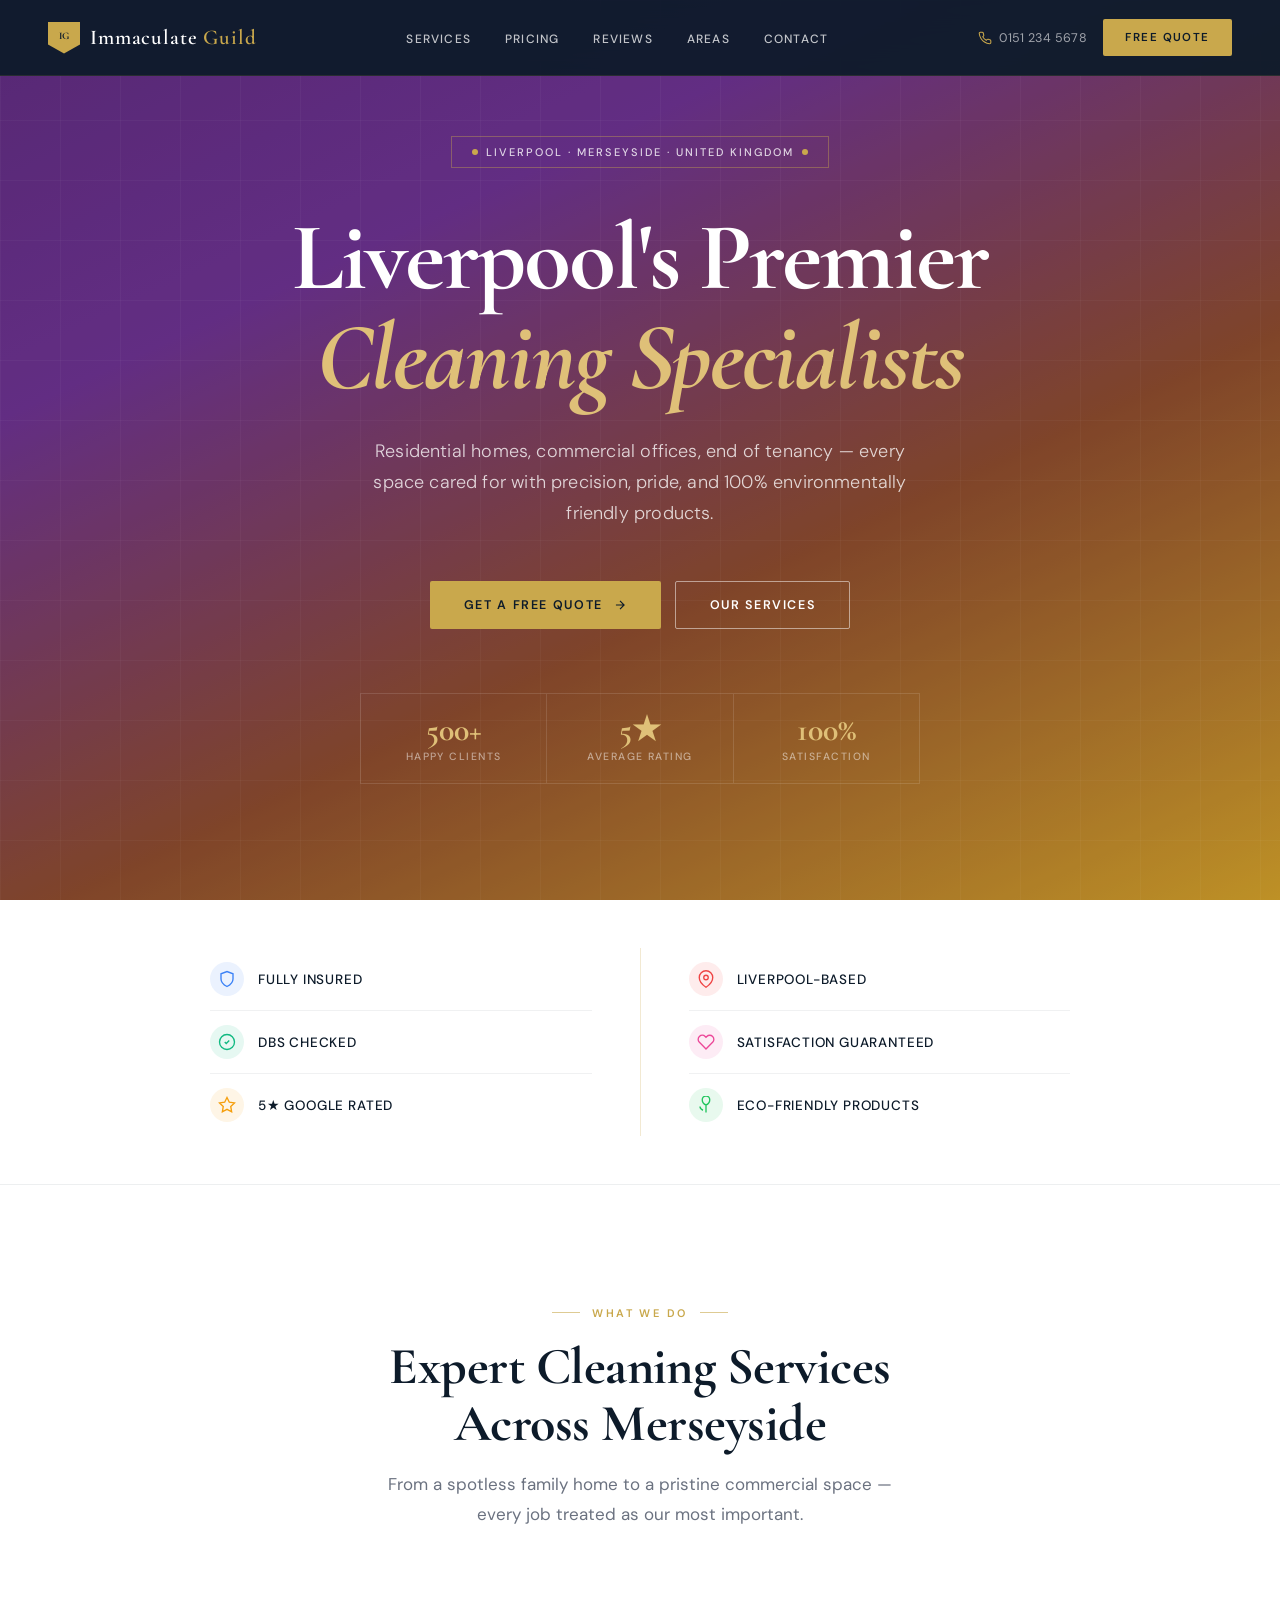
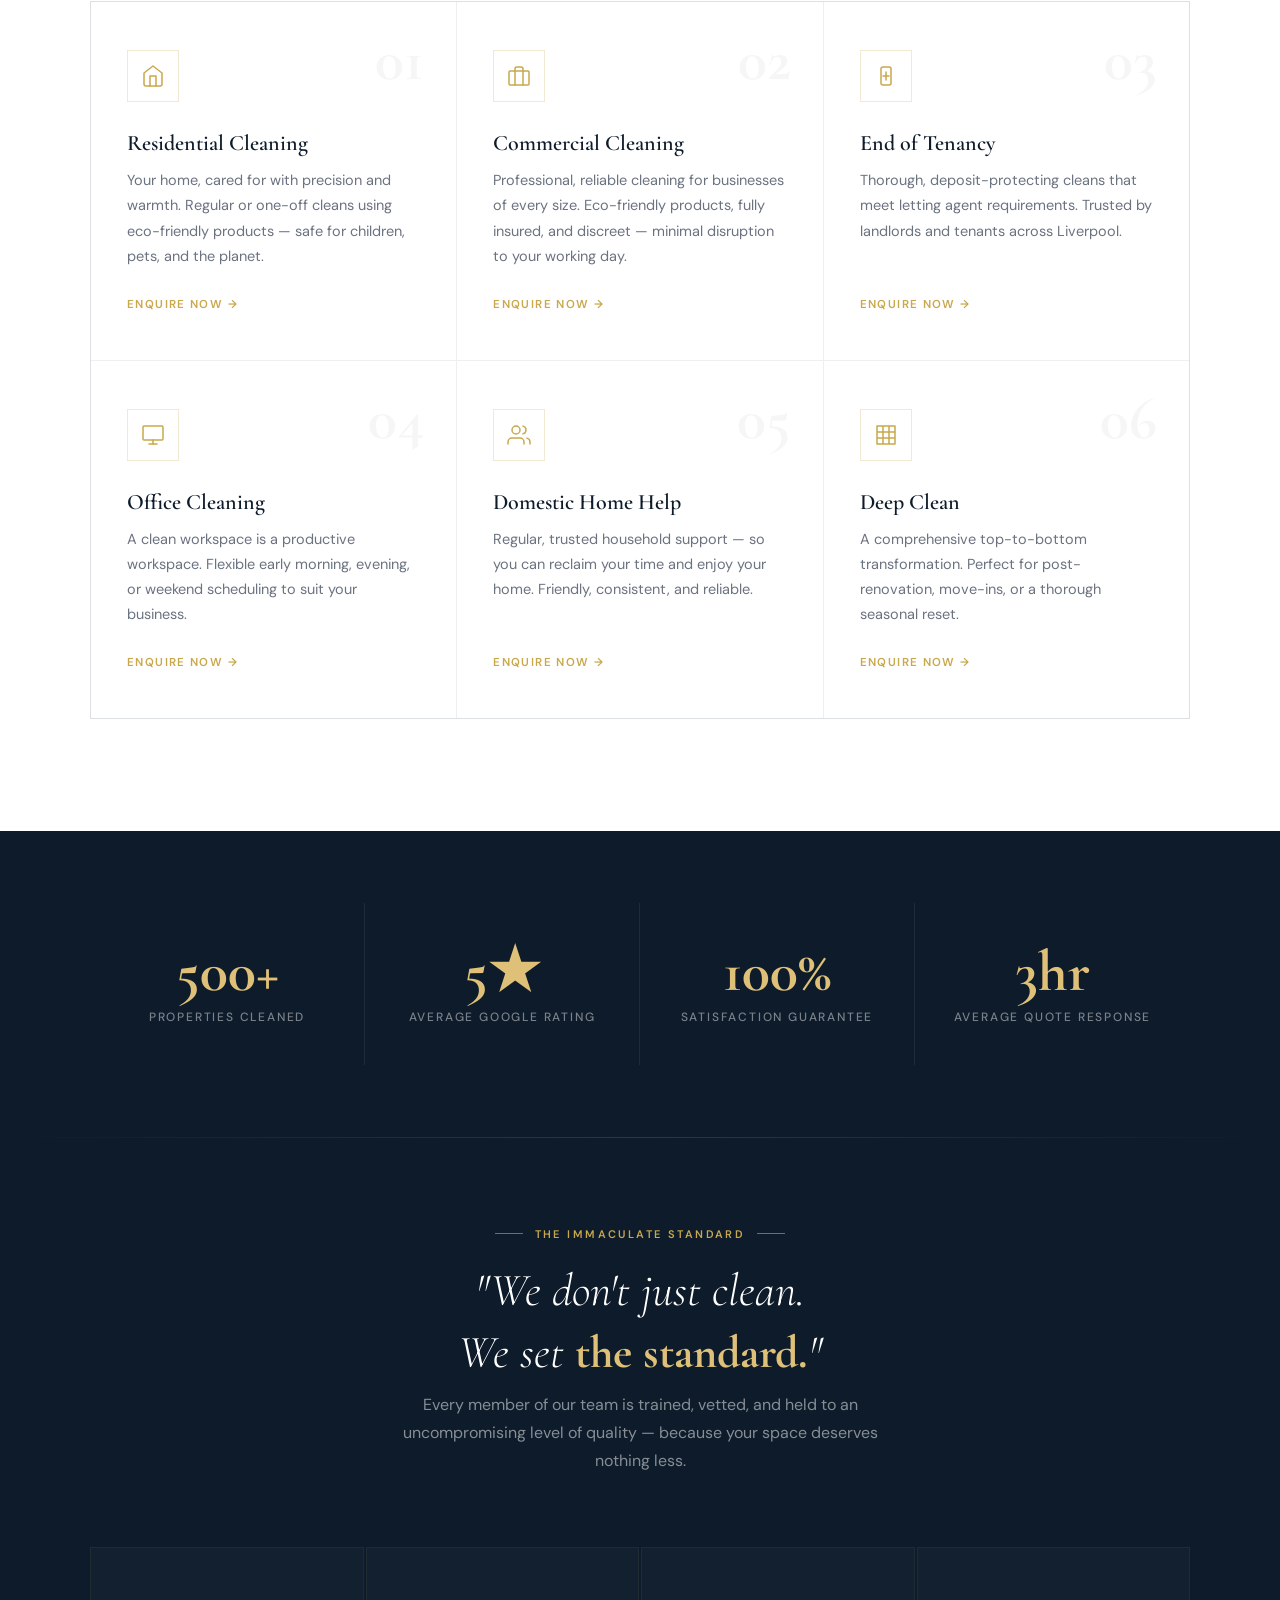
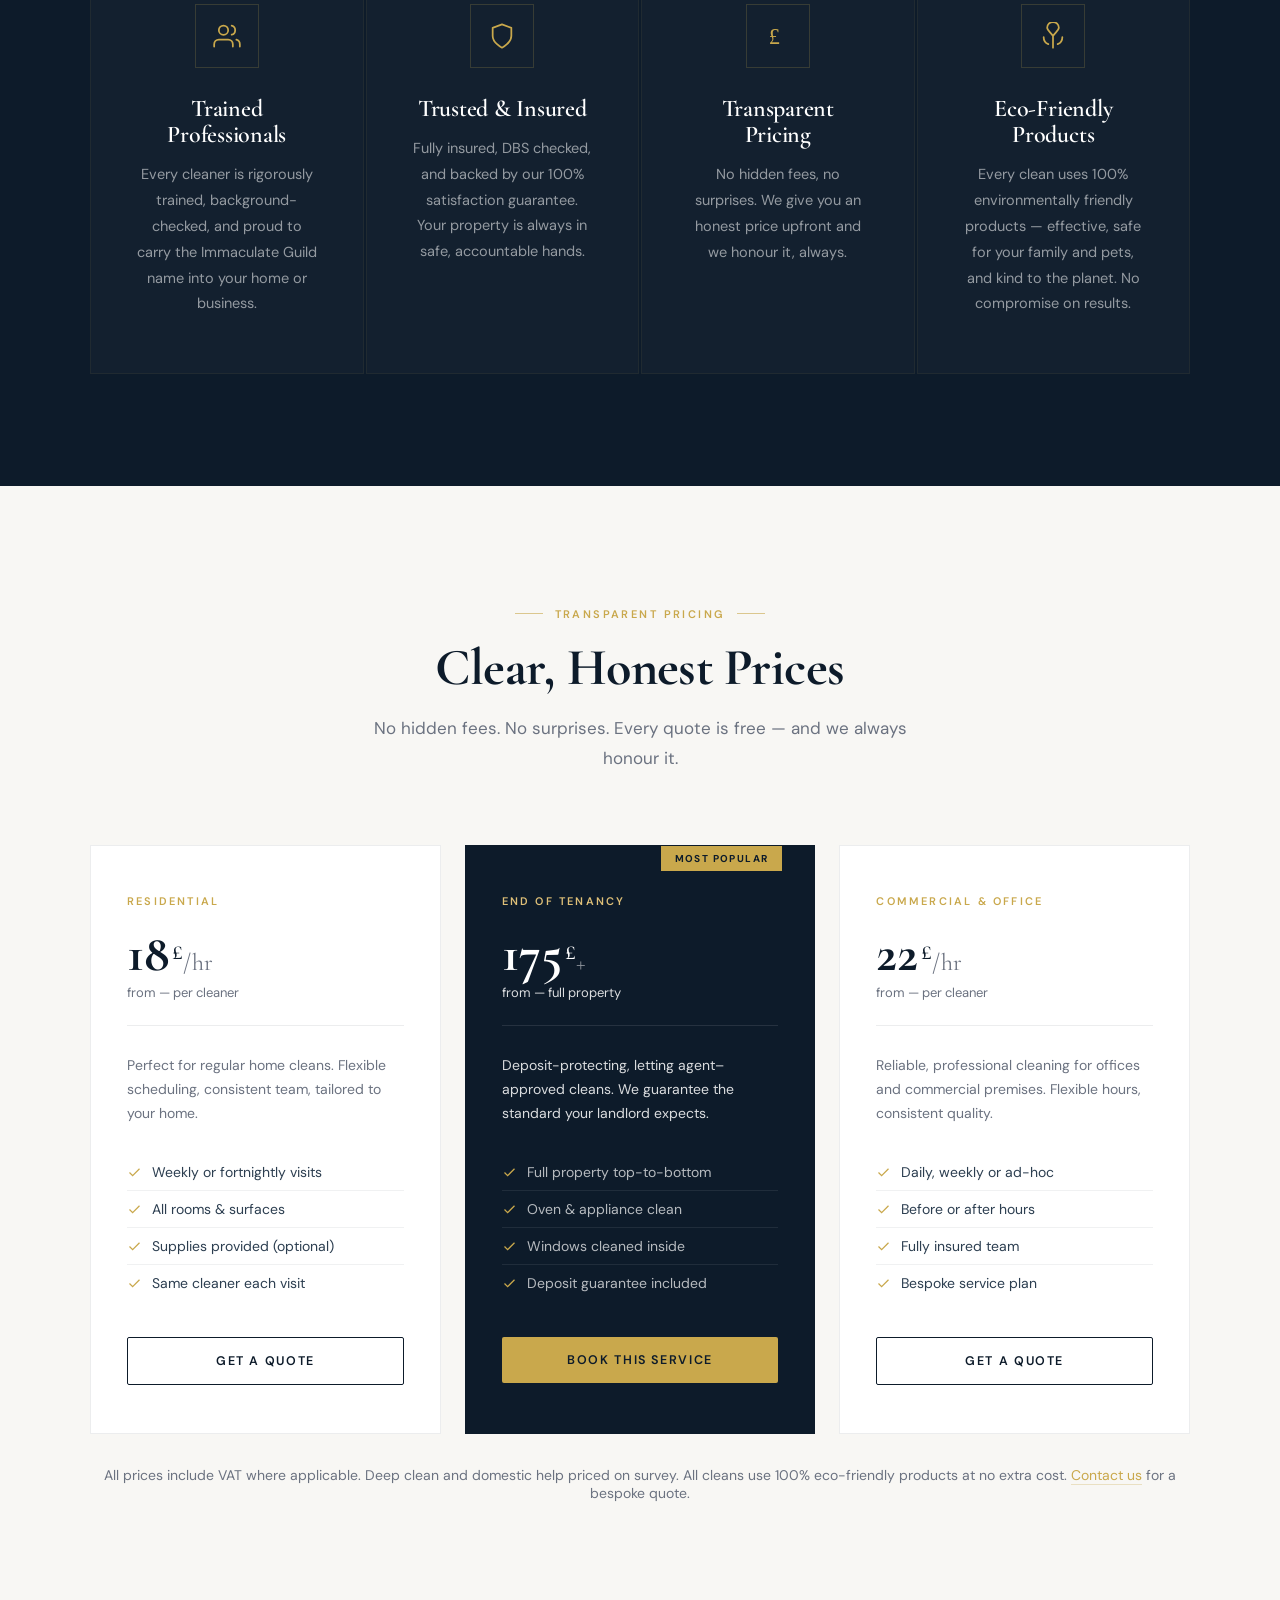
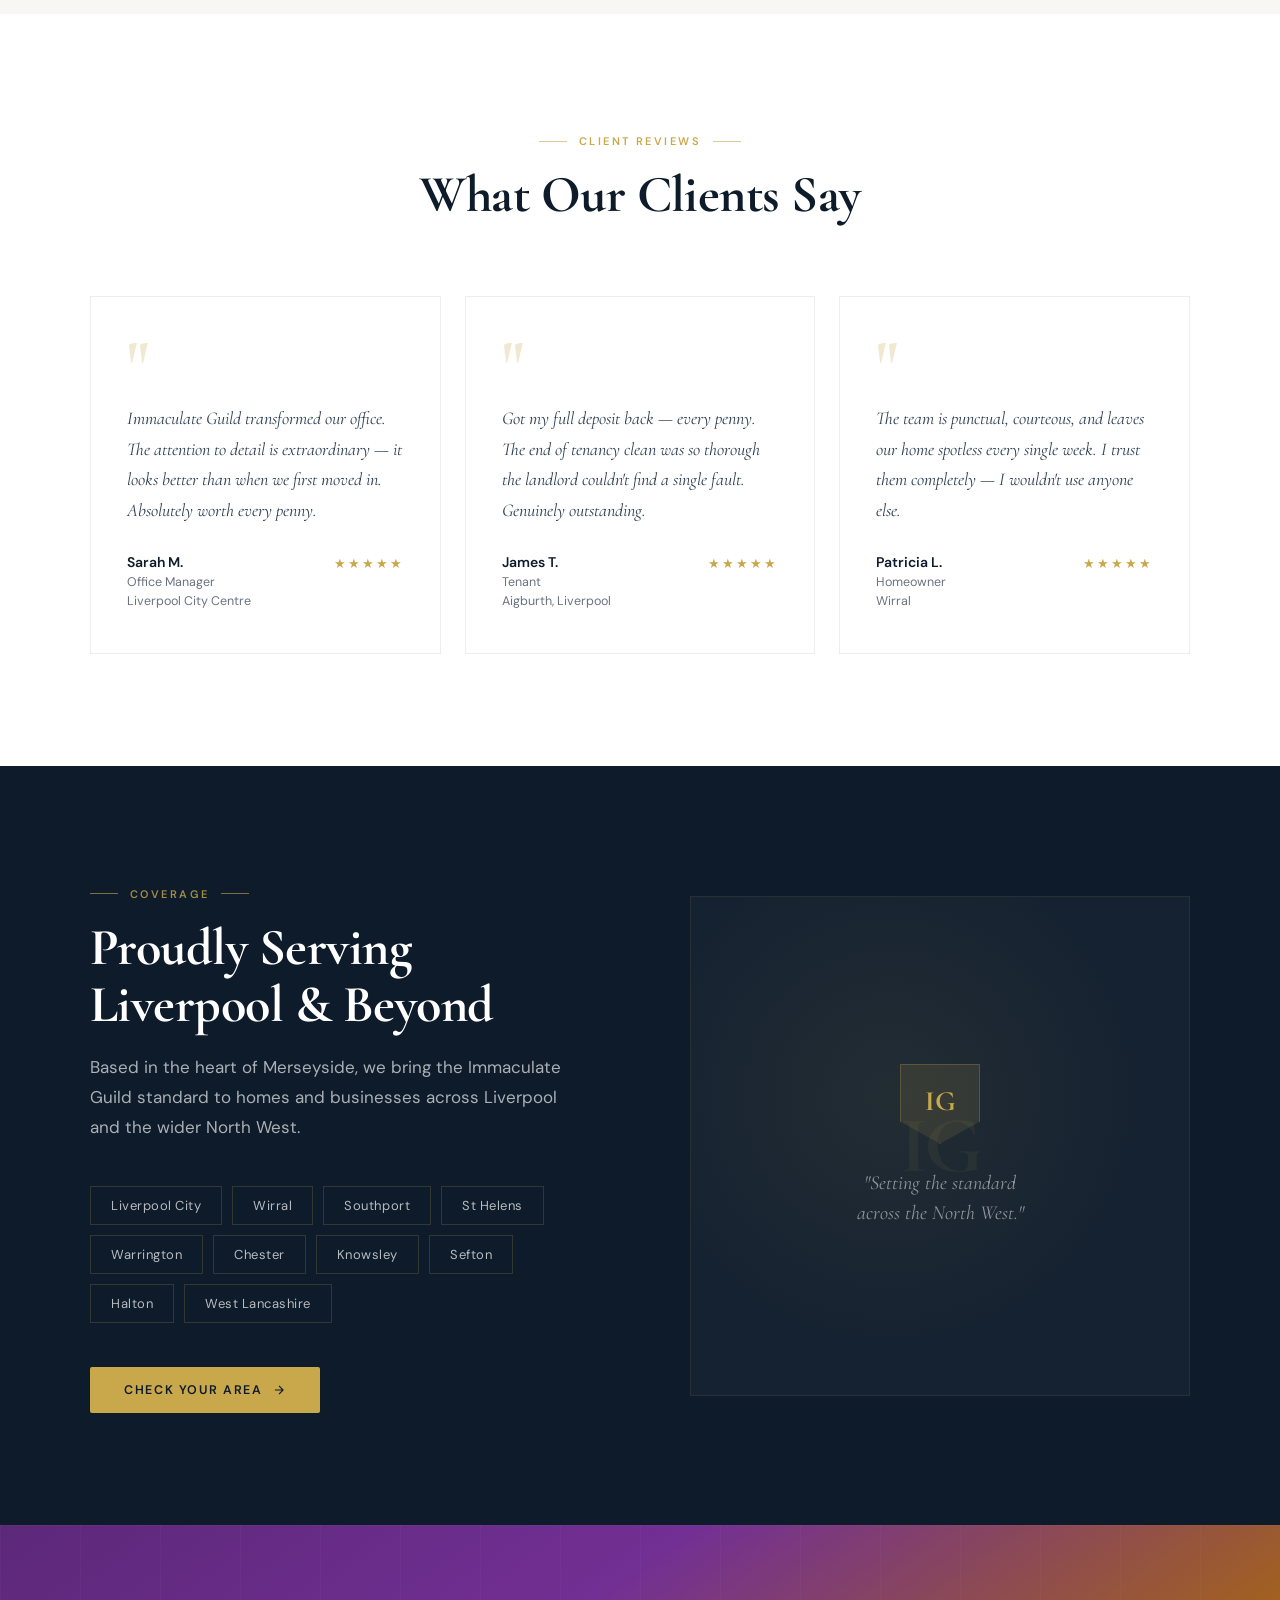
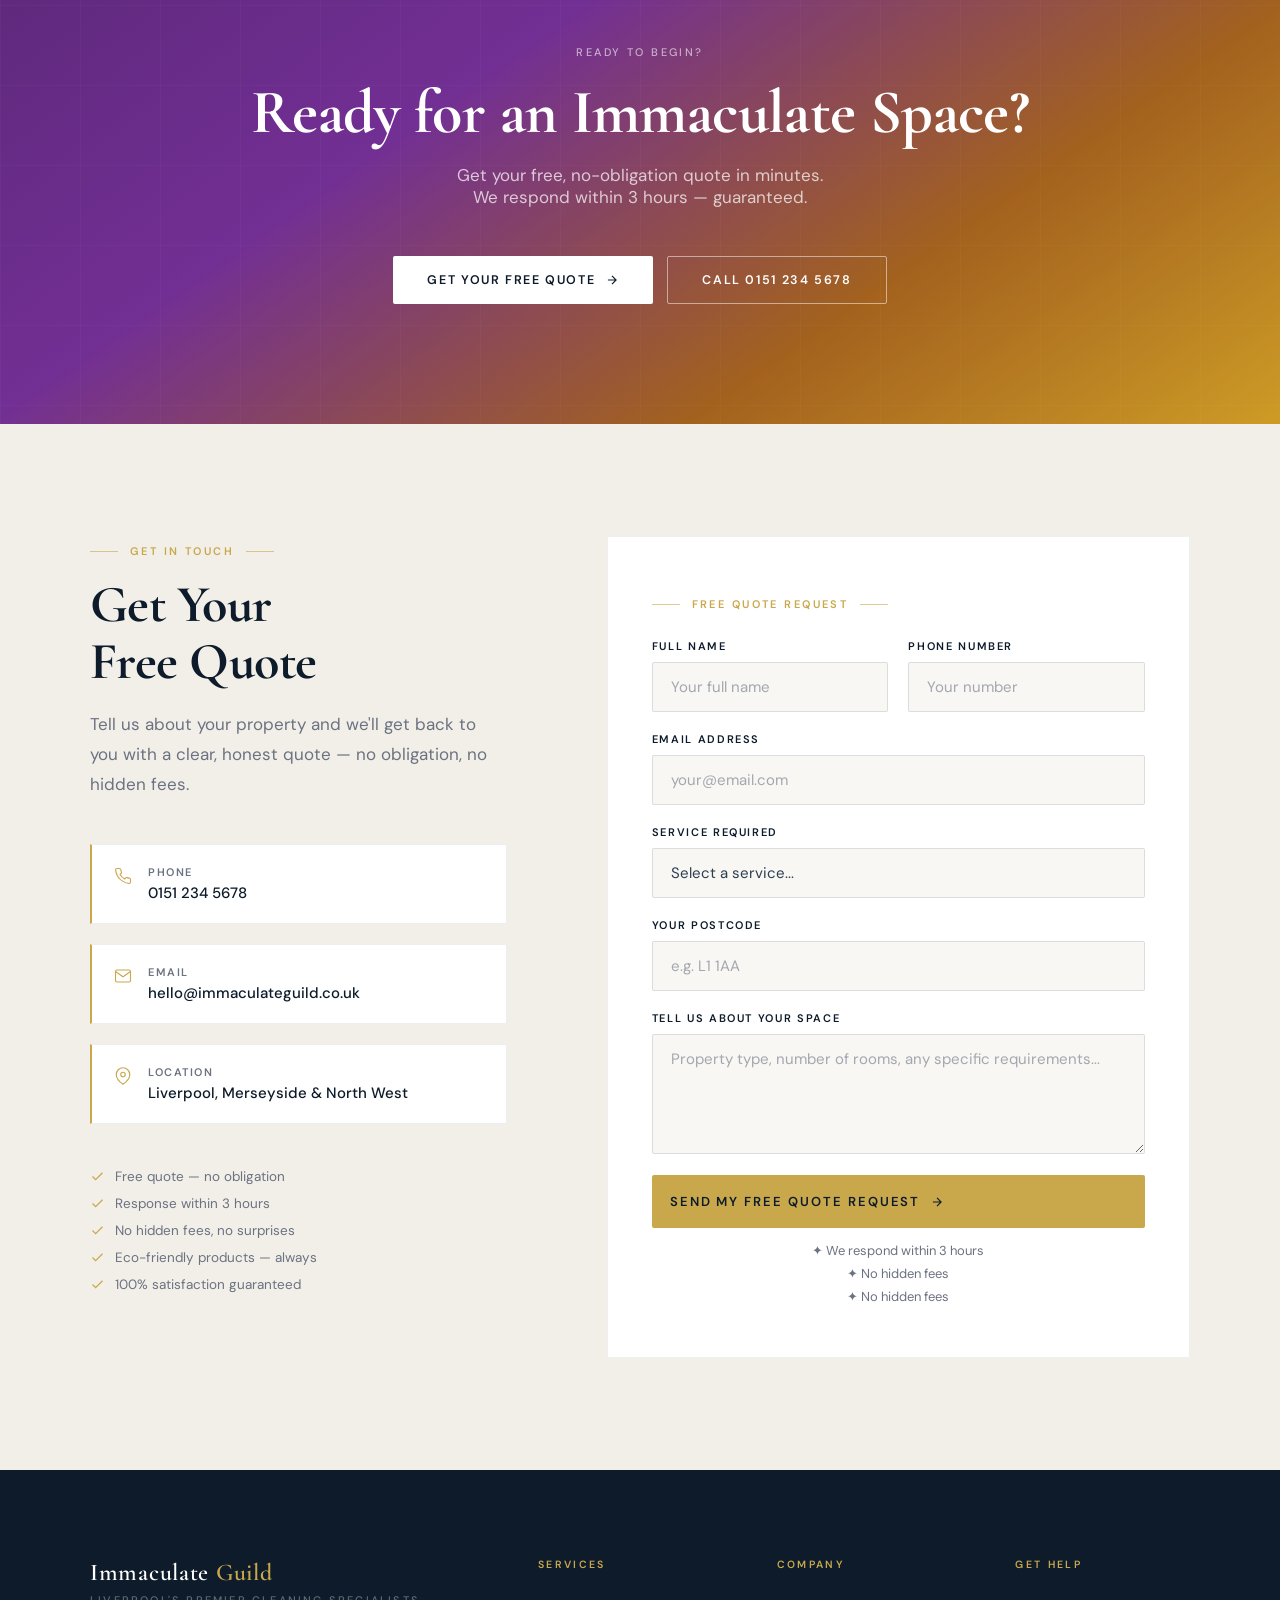
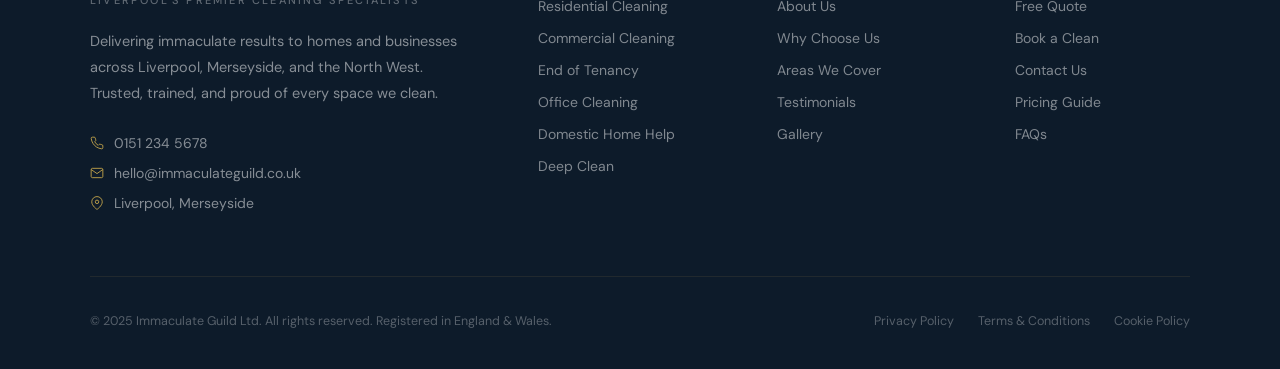
==== index.html @ be6b5dc5 "Remove pound sterling copy from UI across 7 pages Removed from index.html and all 6 service page sid" ====
<!DOCTYPE html>
<html lang="en-GB">
<head>
  <meta charset="UTF-8"/>
  <meta name="viewport" content="width=device-width,initial-scale=1.0"/>
  <meta name="description" content="Immaculate Guild — Liverpool's premier cleaning specialists. Residential, commercial, end of tenancy and office cleaning across Merseyside."/>
  <title>Immaculate Guild | Liverpool's Premier Cleaning Specialists</title>
  <link rel="preconnect" href="https://fonts.googleapis.com"/>
  <link rel="preconnect" href="https://fonts.gstatic.com" crossorigin/>
  <link href="https://fonts.googleapis.com/css2?family=Cormorant+Garamond:ital,wght@0,300;0,400;0,600;0,700;1,300;1,400;1,600&family=DM+Sans:opsz,wght@9..40,300;9..40,400;9..40,500;9..40,600&display=swap" rel="stylesheet"/>
  <style>
    /* ── RESET & TOKENS ─────────────────────────────────── */
    *, *::before, *::after { box-sizing: border-box; margin: 0; padding: 0; }
    :root {
      --navy:    #0D1B2A;
      --navy-mid:#122236;
      --gold:    #C9A84C;
      --gold-lt: #DFC078;
      --white:   #FFFFFF;
      --off-white:#F8F7F4;
      --pearl:   #F2EFE9;
      --charcoal:#2C3E50;
      --slate:   #6B7280;
      --purple:  #6B2D8B;
      --solar:   #F0B429;
      --radius:  2px;
      --transition: .28s cubic-bezier(.4,0,.2,1);
    }
    html { scroll-behavior: smooth; font-size: 16px; }
    body { font-family:'DM Sans',sans-serif; color:var(--charcoal); background:var(--white); overflow-x:hidden; -webkit-font-smoothing:antialiased; }
    img { display:block; max-width:100%; }
    a { text-decoration:none; }
    button, input, select, textarea { font-family:inherit; }

    /* ── TYPOGRAPHY ─────────────────────────────────────── */
    .serif { font-family:'Cormorant Garamond',serif; }
    h1,h2,h3 { font-family:'Cormorant Garamond',serif; line-height:1.1; letter-spacing:-.01em; }

    /* ── UTILITIES ──────────────────────────────────────── */
    .container { max-width:1180px; margin:0 auto; padding:0 40px; }
    .text-center { text-align:center; }
    .gold-text { color:var(--gold); }

    .eyebrow {
      display:inline-flex; align-items:center; gap:12px;
      font-size:11px; font-weight:600; letter-spacing:.22em; text-transform:uppercase;
      color:var(--gold); margin-bottom:18px;
    }
    .eyebrow::before,.eyebrow::after { content:''; display:block; width:28px; height:1px; background:var(--gold); opacity:.6; }

    .section-h { font-size:clamp(34px,4.5vw,52px); font-weight:700; color:var(--navy); margin-bottom:18px; }
    .section-h.light { color:#fff; }
    .section-sub { font-size:17px; color:var(--slate); line-height:1.75; max-width:540px; }
    .section-sub.light { color:rgba(255,255,255,.65); }

    /* ── BUTTONS ────────────────────────────────────────── */
    .btn {
      display:inline-flex; align-items:center; gap:10px;
      padding:15px 34px; font-size:12.5px; font-weight:600;
      letter-spacing:.13em; text-transform:uppercase;
      border:none; cursor:pointer; transition:all var(--transition);
      border-radius:var(--radius);
    }
    .btn svg { width:14px; height:14px; flex-shrink:0; transition:transform var(--transition); }
    .btn:hover svg { transform:translateX(4px); }
    .btn-gold { background:var(--gold); color:var(--navy); }
    .btn-gold:hover { background:#b8943e; box-shadow:0 8px 28px rgba(201,168,76,.35); transform:translateY(-2px); }
    .btn-ghost-white { background:transparent; color:#fff; border:1.5px solid rgba(255,255,255,.5); }
    .btn-ghost-white:hover { background:rgba(255,255,255,.1); border-color:#fff; transform:translateY(-2px); }
    .btn-ghost-navy { background:transparent; color:var(--navy); border:1.5px solid var(--navy); }
    .btn-ghost-navy:hover { background:var(--navy); color:#fff; transform:translateY(-2px); }
    .btn-white { background:#fff; color:var(--navy); }
    .btn-white:hover { background:var(--pearl); box-shadow:0 8px 28px rgba(0,0,0,.12); transform:translateY(-2px); }

    /* ── REVEAL ANIMATION ───────────────────────────────── */
    .reveal { opacity:0; transform:translateY(32px); transition:opacity .75s ease, transform .75s ease; }
    .reveal.up { opacity:1; transform:translateY(0); }
    .reveal-d1 { transition-delay:.1s; }
    .reveal-d2 { transition-delay:.2s; }
    .reveal-d3 { transition-delay:.3s; }

    /* ══════════════════════════════════════════════════════
       NAVIGATION
    ══════════════════════════════════════════════════════ */
    #nav {
      position:fixed; inset-block-start:0; inset-inline:0; z-index:200;
      display:flex; align-items:center; justify-content:space-between;
      padding:0 48px; height:76px;
      background:rgba(13,27,42,.94); backdrop-filter:blur(16px);
      border-bottom:1px solid rgba(201,168,76,.12);
      transition:background var(--transition), height var(--transition);
    }
    #nav.scrolled { height:64px; background:rgba(13,27,42,.98); }

    .nav-logo {
      font-family:'Cormorant Garamond',serif; font-size:21px; font-weight:600;
      color:#fff; letter-spacing:.04em; display:flex; align-items:center; gap:10px;
    }
    .nav-logo .shield {
      width:32px; height:32px; background:var(--gold);
      clip-path:polygon(0 0,100% 0,100% 72%,50% 100%,0 72%);
      display:flex; align-items:center; justify-content:center; flex-shrink:0;
    }
    .nav-logo .shield span {
      font-size:10px; font-weight:700; color:var(--navy); letter-spacing:0; margin-top:-3px;
    }
    .nav-logo .name span { color:var(--gold); }

    .nav-links { display:flex; gap:34px; list-style:none; }
    .nav-links a {
      font-size:12px; font-weight:500; letter-spacing:.1em; text-transform:uppercase;
      color:rgba(255,255,255,.75); position:relative; padding-bottom:3px;
      transition:color var(--transition);
    }
    .nav-links a::after {
      content:''; position:absolute; bottom:0; left:0; width:0; height:1px;
      background:var(--gold); transition:width .3s ease;
    }
    .nav-links a:hover { color:#fff; }
    .nav-links a:hover::after { width:100%; }

    .nav-actions { display:flex; align-items:center; gap:16px; }
    .nav-tel {
      font-size:12.5px; color:rgba(255,255,255,.6); letter-spacing:.03em;
      display:flex; align-items:center; gap:7px; transition:color var(--transition);
    }
    .nav-tel:hover { color:var(--gold); }
    .nav-tel svg { stroke:var(--gold); }

    .burger { display:none; flex-direction:column; gap:5px; cursor:pointer; padding:4px; }
    .burger span { display:block; width:22px; height:1.5px; background:#fff; transition:all .3s; }

    /* Mobile menu */
    .mobile-menu {
      display:none; position:fixed; inset:0; z-index:199; padding-top:76px;
      background:rgba(13,27,42,.98); flex-direction:column; align-items:center;
      justify-content:center; gap:32px;
    }
    .mobile-menu.open { display:flex; }
    .mobile-menu a {
      font-family:'Cormorant Garamond',serif; font-size:36px; font-weight:600;
      color:#fff; letter-spacing:.02em; transition:color var(--transition);
    }
    .mobile-menu a:hover { color:var(--gold); }

    /* ══════════════════════════════════════════════════════
       HERO
    ══════════════════════════════════════════════════════ */
    #hero {
      min-height:100vh; display:grid; place-items:center; text-align:center;
      padding:120px 24px 100px; position:relative; overflow:hidden;
      background:linear-gradient(155deg, var(--purple) 0%, #7B35A0 28%, #A0522D 62%, var(--solar) 100%);
    }
    #hero::before {
      content:''; position:absolute; inset:0;
      background:rgba(10,18,28,.22); pointer-events:none;
    }
    /* Subtle grid overlay */
    #hero::after {
      content:''; position:absolute; inset:0; pointer-events:none;
      background-image:linear-gradient(rgba(255,255,255,.03) 1px,transparent 1px),
                       linear-gradient(90deg,rgba(255,255,255,.03) 1px,transparent 1px);
      background-size:60px 60px;
    }
    .hero-inner { position:relative; z-index:2; max-width:860px; }

    .hero-badge {
      display:inline-flex; align-items:center; gap:8px;
      border:1px solid rgba(201,168,76,.4); padding:8px 20px; margin-bottom:40px;
      font-size:11px; font-weight:500; letter-spacing:.18em; text-transform:uppercase;
      color:rgba(255,255,255,.8);
    }
    .hero-badge span { width:6px; height:6px; background:var(--gold); border-radius:50%; }

    .hero-h1 {
      font-family:'Cormorant Garamond',serif;
      font-size:clamp(50px,8vw,96px); font-weight:700;
      color:#fff; line-height:1.04; letter-spacing:-.02em;
      margin-bottom:28px;
    }
    .hero-h1 em { font-style:italic; color:var(--gold-lt); }

    .hero-sub {
      font-size:18px; color:rgba(255,255,255,.78); line-height:1.72;
      margin-bottom:52px; font-weight:300; letter-spacing:.01em;
      max-width:560px; margin-left:auto; margin-right:auto;
    }
    .hero-ctas { display:flex; gap:14px; justify-content:center; flex-wrap:wrap; margin-bottom:64px; }

    .hero-stats {
      display:flex; justify-content:center; gap:0;
      border:1px solid rgba(255,255,255,.12); max-width:560px; margin:0 auto;
    }
    .hero-stat {
      flex:1; padding:20px 24px; border-right:1px solid rgba(255,255,255,.12);
      text-align:center;
    }
    .hero-stat:last-child { border-right:none; }
    .hero-stat-num {
      font-family:'Cormorant Garamond',serif; font-size:32px; font-weight:700;
      color:var(--gold-lt); line-height:1; margin-bottom:4px;
    }
    .hero-stat-label {
      font-size:10.5px; font-weight:500; letter-spacing:.14em; text-transform:uppercase;
      color:rgba(255,255,255,.5);
    }



    /* ══════════════════════════════════════════════════════
       TRUST BAR
    ══════════════════════════════════════════════════════ */
    #trust {
      background:var(--white); padding:48px 40px;
      border-bottom:1px solid rgba(13,27,42,.07);
    }
    .trust-row {
      max-width:860px; margin:0 auto;
      display:grid; grid-template-columns:1fr 1px 1fr; gap:0 48px;
      align-items:start;
    }
    .trust-col {
      display:flex; flex-direction:column;
    }
    .trust-col-divider {
      width:1px; background:rgba(201,168,76,.25); align-self:stretch;
    }
    .trust-item {
      display:flex; align-items:center; gap:14px;
      font-size:13.5px; font-weight:500; letter-spacing:.06em; text-transform:uppercase;
      color:var(--navy); padding:14px 0;
      border-bottom:1px solid rgba(13,27,42,.06);
    }
    .trust-col .trust-item:last-child { border-bottom:none; }
    .trust-icon { color:var(--gold); display:flex; flex-shrink:0; }
    .trust-divider { display:none; }

    /* ══════════════════════════════════════════════════════
       SERVICES
    ══════════════════════════════════════════════════════ */
    #services { padding:112px 0; background:var(--white); }
    .services-head { text-align:center; margin-bottom:72px; }
    .services-head .section-sub { margin:0 auto; }

    .services-grid {
      display:grid; grid-template-columns:repeat(3,1fr); gap:1px;
      background:rgba(13,27,42,.07);
      border:1px solid rgba(13,27,42,.07);
    }
    .service-card {
      background:var(--white); padding:48px 36px;
      position:relative; overflow:hidden;
      transition:background var(--transition), transform var(--transition);
      cursor:pointer;
      display:flex; flex-direction:column;
    }
    .service-card::after {
      content:''; position:absolute; bottom:0; left:0; right:0; height:2px;
      background:linear-gradient(90deg,var(--gold),var(--gold-lt));
      transform:scaleX(0); transform-origin:left; transition:transform .38s ease;
    }
    .service-card:hover { background:var(--off-white); transform:translateY(-3px); z-index:2; box-shadow:0 16px 48px rgba(13,27,42,.09); }
    .service-card:hover::after { transform:scaleX(1); }

    .sc-icon {
      width:52px; height:52px; border:1px solid rgba(201,168,76,.25);
      display:flex; align-items:center; justify-content:center;
      margin-bottom:28px; transition:border-color var(--transition), background var(--transition);
    }
    .service-card:hover .sc-icon { border-color:var(--gold); background:rgba(201,168,76,.06); }
    .sc-icon svg { width:24px; height:24px; stroke:var(--gold); stroke-width:1.5; fill:none; stroke-linecap:round; stroke-linejoin:round; }

    .sc-number {
      position:absolute; top:28px; right:32px;
      font-family:'Cormorant Garamond',serif; font-size:60px; font-weight:700;
      color:rgba(13,27,42,.04); line-height:1; pointer-events:none;
      transition:color var(--transition);
    }
    .service-card:hover .sc-number { color:rgba(201,168,76,.08); }

    .sc-title {
      font-family:'Cormorant Garamond',serif; font-size:22px; font-weight:600;
      color:var(--navy); margin-bottom:12px;
    }
    .sc-desc { font-size:14.5px; color:var(--slate); line-height:1.73; margin-bottom:28px; flex:1; }
    .sc-link {
      font-size:11.5px; font-weight:600; letter-spacing:.12em; text-transform:uppercase;
      color:var(--gold); display:flex; align-items:center; gap:8px;
      transition:gap var(--transition);
    }
    .service-card:hover .sc-link { gap:14px; }

    /* ══════════════════════════════════════════════════════
       STATS BAND
    ══════════════════════════════════════════════════════ */
    #stats { background:var(--navy); padding:72px 0; }
    .stats-row {
      display:grid; grid-template-columns:repeat(4,1fr);
      divide-block:0;
    }
    .stat-item {
      padding:40px 32px; text-align:center;
      border-right:1px solid rgba(255,255,255,.07);
    }
    .stat-item:last-child { border-right:none; }
    .stat-num {
      font-family:'Cormorant Garamond',serif; font-size:58px; font-weight:700;
      color:var(--gold-lt); line-height:1; margin-bottom:8px;
    }
    .stat-label {
      font-size:12px; font-weight:500; letter-spacing:.15em; text-transform:uppercase;
      color:rgba(255,255,255,.45);
    }

    /* ══════════════════════════════════════════════════════
       THE STANDARD
    ══════════════════════════════════════════════════════ */
    #standard { background:var(--navy); padding:0 0 112px; }
    .standard-divider {
      height:1px; background:linear-gradient(to right,transparent,rgba(201,168,76,.2),transparent);
      margin-bottom:80px;
    }
    .standard-intro { text-align:center; margin-bottom:72px; }
    .standard-quote {
      font-family:'Cormorant Garamond',serif; font-size:clamp(28px,4vw,46px);
      font-weight:300; font-style:italic; color:#fff; line-height:1.35;
      margin-bottom:8px;
    }
    .standard-quote strong { font-weight:700; font-style:normal; color:var(--gold-lt); }

    .pillars { display:grid; grid-template-columns:repeat(4,1fr); gap:2px; margin-top:64px; }
    .pillar {
      padding:56px 44px; background:rgba(255,255,255,.025);
      border:1px solid rgba(201,168,76,.07);
      transition:background var(--transition), border-color var(--transition);
      text-align:center;
    }
    .pillar:hover { background:rgba(201,168,76,.045); border-color:rgba(201,168,76,.2); }
    .pillar-icon-wrap {
      width:64px; height:64px; border:1px solid rgba(201,168,76,.2);
      display:flex; align-items:center; justify-content:center;
      margin:0 auto 28px;
    }
    .pillar-icon-wrap svg { width:28px; height:28px; stroke:var(--gold); stroke-width:1.5; fill:none; stroke-linecap:round; stroke-linejoin:round; }
    .pillar h3 { font-family:'Cormorant Garamond',serif; font-size:24px; font-weight:600; color:#fff; margin-bottom:14px; }
    .pillar p { font-size:14.5px; color:rgba(255,255,255,.55); line-height:1.78; }

    /* ══════════════════════════════════════════════════════
       PRICING
    ══════════════════════════════════════════════════════ */
    #pricing { padding:112px 0; background:var(--off-white); }
    .pricing-head { text-align:center; margin-bottom:72px; }
    .pricing-grid { display:grid; grid-template-columns:repeat(3,1fr); gap:24px; }

    .pricing-card {
      background:var(--white); border:1px solid rgba(13,27,42,.08);
      padding:48px 36px; position:relative; overflow:hidden;
      transition:box-shadow var(--transition), transform var(--transition);
    }
    .pricing-card:hover { box-shadow:0 20px 56px rgba(13,27,42,.1); transform:translateY(-4px); }
    .pricing-card.featured {
      background:var(--navy); border-color:var(--navy);
    }
    .pricing-card.featured .pc-name,
    .pricing-card.featured .pc-price,
    .pricing-card.featured .pc-price-note,
    .pricing-card.featured .pc-desc { color:rgba(255,255,255,.85); }
    .pricing-card.featured .pc-name { color:var(--gold-lt); }
    .pricing-card.featured .pc-feature { color:rgba(255,255,255,.7); border-bottom-color:rgba(255,255,255,.08); }
    .pricing-card.featured .pc-feature svg { stroke:var(--gold); }

    .featured-badge {
      position:absolute; top:0; right:32px;
      background:var(--gold); color:var(--navy);
      font-size:10px; font-weight:700; letter-spacing:.14em; text-transform:uppercase;
      padding:6px 14px;
    }

    .pc-name {
      font-size:11px; font-weight:600; letter-spacing:.2em; text-transform:uppercase;
      color:var(--gold); margin-bottom:20px;
    }
    .pc-price {
      font-family:'Cormorant Garamond',serif; font-size:52px; font-weight:700;
      color:var(--navy); line-height:1; margin-bottom:4px;
    }
    .pc-price .currency { font-size:26px; vertical-align:top; margin-top:10px; margin-left:3px; display:inline-block; font-weight:400; }
    .pc-price-note { font-size:13px; color:var(--slate); margin-bottom:24px; }
    .pc-divider { height:1px; background:rgba(13,27,42,.08); margin-bottom:28px; }
    .pricing-card.featured .pc-divider { background:rgba(255,255,255,.1); }
    .pc-desc { font-size:14px; color:var(--slate); line-height:1.7; margin-bottom:28px; }
    .pc-features { margin-bottom:36px; }
    .pc-feature {
      display:flex; align-items:flex-start; gap:10px;
      font-size:14px; color:var(--charcoal); padding:9px 0;
      border-bottom:1px solid rgba(13,27,42,.06);
    }
    .pc-feature:last-child { border-bottom:none; }
    .pc-feature svg { width:15px; height:15px; stroke:var(--gold); stroke-width:2; fill:none; flex-shrink:0; margin-top:2px; }

    /* ══════════════════════════════════════════════════════
       TESTIMONIALS
    ══════════════════════════════════════════════════════ */
    #testimonials { padding:112px 0; background:var(--white); }
    .testi-head { text-align:center; margin-bottom:72px; }
    .testi-grid { display:grid; grid-template-columns:repeat(3,1fr); gap:24px; }

    .testi-card {
      padding:44px 36px; border:1px solid rgba(13,27,42,.08);
      position:relative; transition:box-shadow var(--transition);
    }
    .testi-card:hover { box-shadow:0 12px 40px rgba(13,27,42,.07); }
    .testi-card::before {
      content:''; position:absolute; top:0; left:0; bottom:0; width:2px;
      background:var(--gold); transform:scaleY(0); transform-origin:top; transition:transform .4s ease;
    }
    .testi-card:hover::before { transform:scaleY(1); }

    .testi-mark {
      font-family:'Cormorant Garamond',serif; font-size:72px; font-weight:700;
      color:var(--gold); opacity:.25; line-height:.7; margin-bottom:12px;
    }
    .testi-body {
      font-family:'Cormorant Garamond',serif; font-size:18px; font-style:italic;
      color:var(--charcoal); line-height:1.7; margin-bottom:28px;
    }
    .testi-foot { display:flex; align-items:flex-start; justify-content:space-between; gap:12px; }
    .testi-stars { color:var(--gold); font-size:13px; letter-spacing:2px; flex-shrink:0; padding-top:2px; }
    .testi-author { text-align:left; }
    .testi-name { font-size:14px; font-weight:600; color:var(--navy); }
    .testi-loc { font-size:12.5px; color:var(--slate); margin-top:3px; display:block; }

    /* ══════════════════════════════════════════════════════
       AREAS
    ══════════════════════════════════════════════════════ */
    #areas { background:var(--navy); padding:112px 0; }
    .areas-grid { display:grid; grid-template-columns:1fr 1fr; gap:100px; align-items:center; }
    .areas-left .section-h { text-align:left; }
    .areas-left .section-sub { margin-top:20px; margin-bottom:44px; }
    .areas-tags { display:flex; flex-wrap:wrap; gap:10px; margin-bottom:44px; }
    .area-tag {
      padding:10px 20px; border:1px solid rgba(201,168,76,.2);
      font-size:13px; color:rgba(255,255,255,.7); letter-spacing:.04em;
      transition:all var(--transition); cursor:default;
    }
    .area-tag:hover { border-color:var(--gold); color:#fff; background:rgba(201,168,76,.08); }

    .areas-visual {
      aspect-ratio:1; background:rgba(255,255,255,.03);
      border:1px solid rgba(201,168,76,.1);
      display:grid; place-items:center; position:relative; overflow:hidden;
    }
    .areas-visual::before {
      content:''; position:absolute; inset:0;
      background:radial-gradient(circle at 40% 40%, rgba(201,168,76,.08) 0%, transparent 60%);
    }
    .areas-visual-text {
      font-family:'Cormorant Garamond',serif; font-size:80px; font-weight:700;
      color:rgba(201,168,76,.07); position:absolute; letter-spacing:-.03em;
    }
    .areas-visual-content {
      position:relative; z-index:2; text-align:center; padding:48px;
    }
    .areas-visual-content .shield-lg {
      width:80px; height:80px; background:rgba(201,168,76,.12);
      border:1px solid rgba(201,168,76,.25);
      clip-path:polygon(0 0,100% 0,100% 72%,50% 100%,0 72%);
      display:flex; align-items:center; justify-content:center;
      margin:0 auto 24px;
    }
    .areas-visual-content .shield-lg span {
      font-family:'Cormorant Garamond',serif; font-size:28px; font-weight:700;
      color:var(--gold); margin-top:-6px;
    }
    .areas-visual-content p {
      font-family:'Cormorant Garamond',serif; font-size:20px; font-style:italic;
      color:rgba(255,255,255,.5); line-height:1.5;
    }

    /* ══════════════════════════════════════════════════════
       CTA BANNER
    ══════════════════════════════════════════════════════ */
    #cta {
      padding:120px 24px; text-align:center; position:relative; overflow:hidden;
      background:linear-gradient(145deg, var(--purple) 0%, #8535AA 35%, #BE7020 70%, var(--solar) 100%);
    }
    #cta::before { content:''; position:absolute; inset:0; background:rgba(10,16,24,.15); }
    #cta::after {
      content:''; position:absolute; inset:0; pointer-events:none;
      background-image:linear-gradient(rgba(255,255,255,.025) 1px,transparent 1px),
                       linear-gradient(90deg,rgba(255,255,255,.025) 1px,transparent 1px);
      background-size:80px 80px;
    }
    .cta-inner { position:relative; z-index:2; }
    .cta-eyebrow {
      font-size:11px; font-weight:500; letter-spacing:.22em; text-transform:uppercase;
      color:rgba(255,255,255,.6); margin-bottom:20px;
    }
    .cta-h { font-family:'Cormorant Garamond',serif; font-size:clamp(36px,5vw,62px); font-weight:700; color:#fff; margin-bottom:16px; }
    .cta-sub { font-size:17px; color:rgba(255,255,255,.72); margin-bottom:48px; }
    .cta-actions { display:flex; gap:14px; justify-content:center; flex-wrap:wrap; }

    /* ══════════════════════════════════════════════════════
       CONTACT FORM
    ══════════════════════════════════════════════════════ */
    #contact { padding:112px 0; background:var(--pearl); }
    .contact-inner { display:grid; grid-template-columns:1fr 1.4fr; gap:100px; align-items:start; }
    .contact-info .section-h { text-align:left; margin-bottom:20px; }
    .contact-info .section-sub { margin-bottom:44px; }

    .contact-details { display:flex; flex-direction:column; gap:20px; margin-bottom:44px; }
    .contact-detail {
      display:flex; align-items:flex-start; gap:16px;
      padding:20px 22px; background:var(--white);
      border:1px solid rgba(13,27,42,.07); border-left:2px solid var(--gold);
    }
    .contact-detail svg { width:18px; height:18px; stroke:var(--gold); stroke-width:1.5; fill:none; flex-shrink:0; margin-top:2px; }
    .contact-detail-label { font-size:11px; font-weight:600; letter-spacing:.14em; text-transform:uppercase; color:var(--slate); margin-bottom:4px; }
    .contact-detail-val { font-size:15px; color:var(--navy); font-weight:500; }

    .contact-trust { display:flex; flex-direction:column; gap:10px; }
    .ct-item { display:flex; align-items:center; gap:10px; font-size:13.5px; color:var(--slate); }
    .ct-item svg { width:15px; height:15px; stroke:var(--gold); stroke-width:2; fill:none; flex-shrink:0; }

    /* Form */
    .contact-form { background:var(--white); padding:52px 44px; border:1px solid rgba(13,27,42,.07); }
    .form-row { display:grid; grid-template-columns:1fr 1fr; gap:20px; }
    .form-group { margin-bottom:20px; }
    .form-label {
      display:block; font-size:11px; font-weight:600; letter-spacing:.15em; text-transform:uppercase;
      color:var(--navy); margin-bottom:9px;
    }
    .form-input {
      width:100%; padding:14px 18px; border:1px solid rgba(13,27,42,.12);
      background:var(--off-white); font-size:15px; color:var(--charcoal);
      outline:none; transition:border-color var(--transition), background var(--transition);
      border-radius:var(--radius); -webkit-appearance:none;
    }
    .form-input:focus { border-color:var(--gold); background:var(--white); }
    .form-input::placeholder { color:rgba(107,114,128,.6); }
    textarea.form-input { resize:vertical; min-height:120px; }
    select.form-input { cursor:pointer; }
    .form-submit { width:100%; padding:18px; font-size:13px; letter-spacing:.15em; margin-top:8px; }
    .form-note { text-align:center; font-size:13px; color:var(--slate); margin-top:14px; }

    /* ══════════════════════════════════════════════════════
       FOOTER
    ══════════════════════════════════════════════════════ */
    #footer { background:var(--navy); padding:88px 0 40px; }
    .footer-top {
      display:grid; grid-template-columns:2.2fr 1fr 1fr 1fr;
      gap:64px; padding-bottom:64px;
      border-bottom:1px solid rgba(201,168,76,.1);
    }

    .footer-brand {}
    .footer-logo {
      font-family:'Cormorant Garamond',serif; font-size:24px; font-weight:600;
      color:#fff; margin-bottom:6px; letter-spacing:.03em;
    }
    .footer-logo span { color:var(--gold); }
    .footer-tagline {
      font-size:11px; font-weight:500; letter-spacing:.2em; text-transform:uppercase;
      color:rgba(255,255,255,.35); margin-bottom:22px;
    }
    .footer-about { font-size:14.5px; color:rgba(255,255,255,.5); line-height:1.78; margin-bottom:28px; }

    .footer-contacts { display:flex; flex-direction:column; gap:12px; }
    .footer-contact-item {
      display:flex; align-items:center; gap:10px;
      font-size:14px; color:rgba(255,255,255,.5);
      transition:color var(--transition);
    }
    .footer-contact-item:hover { color:var(--gold); }
    .footer-contact-item svg { width:14px; height:14px; stroke:var(--gold); stroke-width:1.5; fill:none; flex-shrink:0; }

    .footer-col h4 {
      font-size:10.5px; font-weight:600; letter-spacing:.22em; text-transform:uppercase;
      color:var(--gold); margin-bottom:24px;
    }
    .footer-col ul { list-style:none; display:flex; flex-direction:column; gap:11px; }
    .footer-col a { font-size:14px; color:rgba(255,255,255,.48); transition:color var(--transition); }
    .footer-col a:hover { color:#fff; }

    .footer-bottom {
      display:flex; align-items:center; justify-content:space-between;
      padding-top:36px; font-size:12.5px; color:rgba(255,255,255,.3); flex-wrap:wrap; gap:12px;
    }
    .footer-legal { display:flex; gap:24px; }
    .footer-legal a { color:rgba(255,255,255,.3); transition:color var(--transition); }
    .footer-legal a:hover { color:rgba(255,255,255,.65); }

    /* ══════════════════════════════════════════════════════
       RESPONSIVE
    ══════════════════════════════════════════════════════ */
    @media (max-width:1024px) {
      .container { padding:0 28px; }
      .services-grid { grid-template-columns:repeat(2,1fr); }
      .pricing-grid { grid-template-columns:repeat(2,1fr); }
      .testi-grid { grid-template-columns:repeat(2,1fr); }
      .footer-top { grid-template-columns:1fr 1fr; gap:44px; }
      .contact-inner { grid-template-columns:1fr; gap:56px; }
    }
    @media (max-width:768px) {
      #nav { padding:0 24px; }
      .nav-links, .nav-actions { display:none; }
      .burger { display:flex; }
      .areas-grid { grid-template-columns:1fr; }
      .areas-visual { display:none; }
      .stats-row { grid-template-columns:repeat(2,1fr); }
      .pillars { grid-template-columns:repeat(2,1fr); }
      .form-row { grid-template-columns:1fr; }
      .footer-top { grid-template-columns:1fr; }
      .hero-stats { display:none; }
    }
    @media (max-width:600px) {
      .services-grid { grid-template-columns:1fr; }
      .pricing-grid { grid-template-columns:1fr; }
      .testi-grid { grid-template-columns:1fr; }
      .stats-row { grid-template-columns:1fr 1fr; }
      .hero-ctas { flex-direction:column; align-items:stretch; text-align:center; }
      .contact-form { padding:36px 28px; }
      .pricing-card { padding:36px 28px; }
    }
  </style>
</head>
<body>

<!-- ═══════════ MOBILE MENU ════════════════════════════════ -->
<div class="mobile-menu" id="mobileMenu">
  <a href="#services" onclick="closeMobile()">Services</a>
  <a href="#pricing" onclick="closeMobile()">Pricing</a>
  <a href="#testimonials" onclick="closeMobile()">Reviews</a>
  <a href="#areas" onclick="closeMobile()">Areas</a>
  <a href="#contact" onclick="closeMobile()" style="color:var(--gold)">Get a Quote</a>
</div>

<!-- ═══════════ NAVIGATION ════════════════════════════════ -->
<nav id="nav">
  <a href="#" class="nav-logo">
    <div class="shield"><span>IG</span></div>
    <div class="name">Immaculate <span>Guild</span></div>
  </a>
  <ul class="nav-links">
    <li><a href="#services">Services</a></li>
    <li><a href="#pricing">Pricing</a></li>
    <li><a href="#testimonials">Reviews</a></li>
    <li><a href="#areas">Areas</a></li>
    <li><a href="#contact">Contact</a></li>
  </ul>
  <div class="nav-actions">
    <a href="tel:01512345678" class="nav-tel">
      <svg width="14" height="14" viewBox="0 0 24 24" fill="none" stroke-width="1.8" stroke="currentColor" stroke-linecap="round"><path d="M22 16.92v3a2 2 0 01-2.18 2 19.79 19.79 0 01-8.63-3.07A19.5 19.5 0 015.13 12.72 19.79 19.79 0 012.12 4.18 2 2 0 014.11 2h3a2 2 0 012 1.72c.127.96.361 1.9.7 2.81a2 2 0 01-.45 2.11L8.09 9.91a16 16 0 006 6l1.27-1.27a2 2 0 012.11-.45c.91.339 1.85.573 2.81.7A2 2 0 0122 16.92z"/></svg>
      0151 234 5678
    </a>
    <a href="#contact" class="btn btn-gold" style="padding:11px 22px;font-size:11.5px;">Free Quote</a>
  </div>
  <div class="burger" id="burger" onclick="toggleMobile()">
    <span></span><span></span><span></span>
  </div>
</nav>

<!-- ═══════════ HERO ══════════════════════════════════════ -->
<section id="hero">
  <div class="hero-inner" id="heroInner">
    <div class="hero-badge"><span></span>Liverpool · Merseyside · United Kingdom<span></span></div>
    <h1 class="hero-h1">Liverpool's Premier<br/><em>Cleaning Specialists</em></h1>
    <p class="hero-sub">Residential homes, commercial offices, end of tenancy — every space cared for with precision, pride, and 100% environmentally friendly products.</p>
    <div class="hero-ctas">
      <a href="#contact" class="btn btn-gold">
        Get a Free Quote
        <svg viewBox="0 0 24 24" fill="none" stroke="currentColor" stroke-width="2"><path d="M5 12h14M12 5l7 7-7 7"/></svg>
      </a>
      <a href="#services" class="btn btn-ghost-white">Our Services</a>
    </div>
    <div class="hero-stats">
      <div class="hero-stat">
        <div class="hero-stat-num">500+</div>
        <div class="hero-stat-label">Happy Clients</div>
      </div>
      <div class="hero-stat">
        <div class="hero-stat-num">5★</div>
        <div class="hero-stat-label">Average Rating</div>
      </div>
      <div class="hero-stat">
        <div class="hero-stat-num">100%</div>
        <div class="hero-stat-label">Satisfaction</div>
      </div>
    </div>
  </div>

</section>

<!-- ═══════════ TRUST BAR ═════════════════════════════════ -->
<div id="trust" class="reveal">
  <div class="trust-row">

    <!-- Group 1 -->
    <div class="trust-col">
      <div class="trust-item">
        <span class="trust-icon" style="background:rgba(59,130,246,.1);padding:8px;border-radius:50%;">
          <svg width="18" height="18" viewBox="0 0 24 24" fill="none" stroke="#3B82F6" stroke-width="1.8"><path d="M12 22s8-4 8-10V5l-8-3-8 3v7c0 6 8 10 8 10z"/></svg>
        </span>
        Fully Insured
      </div>
      <div class="trust-item">
        <span class="trust-icon" style="background:rgba(16,185,129,.1);padding:8px;border-radius:50%;">
          <svg width="18" height="18" viewBox="0 0 24 24" fill="none" stroke="#10B981" stroke-width="1.8"><circle cx="12" cy="12" r="10"/><path d="M9 12l2 2 4-4"/></svg>
        </span>
        DBS Checked
      </div>
      <div class="trust-item">
        <span class="trust-icon" style="background:rgba(245,158,11,.1);padding:8px;border-radius:50%;">
          <svg width="18" height="18" viewBox="0 0 24 24" fill="none" stroke="#F59E0B" stroke-width="1.8"><polygon points="12 2 15.09 8.26 22 9.27 17 14.14 18.18 21.02 12 17.77 5.82 21.02 7 14.14 2 9.27 8.91 8.26 12 2"/></svg>
        </span>
        5★ Google Rated
      </div>
    </div>

    <!-- Gold divider -->
    <div class="trust-col-divider"></div>

    <!-- Group 2 -->
    <div class="trust-col">
      <div class="trust-item">
        <span class="trust-icon" style="background:rgba(239,68,68,.1);padding:8px;border-radius:50%;">
          <svg width="18" height="18" viewBox="0 0 24 24" fill="none" stroke="#EF4444" stroke-width="1.8"><path d="M21 10c0 7-9 13-9 13s-9-6-9-13a9 9 0 0118 0z"/><circle cx="12" cy="10" r="3"/></svg>
        </span>
        Liverpool-Based
      </div>
      <div class="trust-item">
        <span class="trust-icon" style="background:rgba(236,72,153,.1);padding:8px;border-radius:50%;">
          <svg width="18" height="18" viewBox="0 0 24 24" fill="none" stroke="#EC4899" stroke-width="1.8"><path d="M20.84 4.61a5.5 5.5 0 00-7.78 0L12 5.67l-1.06-1.06a5.5 5.5 0 00-7.78 7.78l1.06 1.06L12 21.23l7.78-7.78 1.06-1.06a5.5 5.5 0 000-7.78z"/></svg>
        </span>
        Satisfaction Guaranteed
      </div>
      <div class="trust-item">
        <span class="trust-icon" style="background:rgba(34,197,94,.1);padding:8px;border-radius:50%;">
          <svg width="18" height="18" viewBox="0 0 24 24" fill="none" stroke="#22C55E" stroke-width="1.8"><path d="M12 22V12M12 12C12 12 7 10 7 5a5 5 0 0110 0c0 5-5 7-5 7z"/><path d="M8 19c-2.5-1-4-3-4-5"/></svg>
        </span>
        Eco-Friendly Products
      </div>
    </div>

  </div>
</div>

<!-- ═══════════ SERVICES ══════════════════════════════════ -->
<section id="services">
  <div class="container">
    <div class="services-head reveal">
      <div class="eyebrow">What We Do</div>
      <h2 class="section-h">Expert Cleaning Services<br/>Across Merseyside</h2>
      <p class="section-sub" style="margin:18px auto 0">From a spotless family home to a pristine commercial space — every job treated as our most important.</p>
    </div>
    <div class="services-grid">
      <div class="service-card reveal">
        <span class="sc-number">01</span>
        <div class="sc-icon"><svg viewBox="0 0 24 24"><path d="M3 9l9-7 9 7v11a2 2 0 01-2 2H5a2 2 0 01-2-2z"/><polyline points="9 22 9 12 15 12 15 22"/></svg></div>
        <div class="sc-title">Residential Cleaning</div>
        <p class="sc-desc">Your home, cared for with precision and warmth. Regular or one-off cleans using eco-friendly products — safe for children, pets, and the planet.</p>
        <a href="#contact" class="sc-link">Enquire Now →</a>
      </div>
      <div class="service-card reveal reveal-d1">
        <span class="sc-number">02</span>
        <div class="sc-icon"><svg viewBox="0 0 24 24"><rect x="2" y="7" width="20" height="14" rx="1"/><path d="M16 21V5a2 2 0 00-2-2h-4a2 2 0 00-2 2v16"/></svg></div>
        <div class="sc-title">Commercial Cleaning</div>
        <p class="sc-desc">Professional, reliable cleaning for businesses of every size. Eco-friendly products, fully insured, and discreet — minimal disruption to your working day.</p>
        <a href="#contact" class="sc-link">Enquire Now →</a>
      </div>
      <div class="service-card reveal reveal-d2">
        <span class="sc-number">03</span>
        <div class="sc-icon"><svg viewBox="0 0 24 24"><path d="M15 3H9a2 2 0 00-2 2v14a2 2 0 002 2h6a2 2 0 002-2V5a2 2 0 00-2-2z"/><line x1="12" y1="8" x2="12" y2="16"/><line x1="9" y1="12" x2="15" y2="12"/></svg></div>
        <div class="sc-title">End of Tenancy</div>
        <p class="sc-desc">Thorough, deposit-protecting cleans that meet letting agent requirements. Trusted by landlords and tenants across Liverpool.</p>
        <a href="#contact" class="sc-link">Enquire Now →</a>
      </div>
      <div class="service-card reveal">
        <span class="sc-number">04</span>
        <div class="sc-icon"><svg viewBox="0 0 24 24"><rect x="2" y="3" width="20" height="14" rx="1"/><line x1="8" y1="21" x2="16" y2="21"/><line x1="12" y1="17" x2="12" y2="21"/></svg></div>
        <div class="sc-title">Office Cleaning</div>
        <p class="sc-desc">A clean workspace is a productive workspace. Flexible early morning, evening, or weekend scheduling to suit your business.</p>
        <a href="#contact" class="sc-link">Enquire Now →</a>
      </div>
      <div class="service-card reveal reveal-d1">
        <span class="sc-number">05</span>
        <div class="sc-icon"><svg viewBox="0 0 24 24"><path d="M17 21v-2a4 4 0 00-4-4H5a4 4 0 00-4 4v2"/><circle cx="9" cy="7" r="4"/><path d="M23 21v-2a4 4 0 00-3-3.87M16 3.13a4 4 0 010 7.75"/></svg></div>
        <div class="sc-title">Domestic Home Help</div>
        <p class="sc-desc">Regular, trusted household support — so you can reclaim your time and enjoy your home. Friendly, consistent, and reliable.</p>
        <a href="#contact" class="sc-link">Enquire Now →</a>
      </div>
      <div class="service-card reveal reveal-d2">
        <span class="sc-number">06</span>
        <div class="sc-icon"><svg viewBox="0 0 24 24"><path d="M3 3h18v18H3zM3 9h18M3 15h18M9 3v18M15 3v18"/></svg></div>
        <div class="sc-title">Deep Clean</div>
        <p class="sc-desc">A comprehensive top-to-bottom transformation. Perfect for post-renovation, move-ins, or a thorough seasonal reset.</p>
        <a href="#contact" class="sc-link">Enquire Now →</a>
      </div>
    </div>
  </div>
</section>

<!-- ═══════════ STATS ══════════════════════════════════════ -->
<section id="stats">
  <div class="container">
    <div class="stats-row">
      <div class="stat-item reveal"><div class="stat-num">500+</div><div class="stat-label">Properties Cleaned</div></div>
      <div class="stat-item reveal reveal-d1"><div class="stat-num">5★</div><div class="stat-label">Average Google Rating</div></div>
      <div class="stat-item reveal reveal-d2"><div class="stat-num">100%</div><div class="stat-label">Satisfaction Guarantee</div></div>
      <div class="stat-item reveal reveal-d3"><div class="stat-num">3hr</div><div class="stat-label">Average Quote Response</div></div>
    </div>
  </div>
</section>

<!-- ═══════════ STANDARD ══════════════════════════════════ -->
<section id="standard">
  <div class="standard-divider"></div>
  <div class="container">
    <div class="standard-intro reveal">
      <div class="eyebrow" style="justify-content:center">The Immaculate Standard</div>
      <p class="standard-quote">"We don't just clean.<br/>We set <strong>the standard.</strong>"</p>
      <p style="font-size:16px;color:rgba(255,255,255,.5);max-width:480px;margin:0 auto;line-height:1.75;">Every member of our team is trained, vetted, and held to an uncompromising level of quality — because your space deserves nothing less.</p>
    </div>
    <div class="pillars">
      <div class="pillar reveal">
        <div class="pillar-icon-wrap"><svg viewBox="0 0 24 24"><path d="M17 21v-2a4 4 0 00-4-4H5a4 4 0 00-4 4v2"/><circle cx="9" cy="7" r="4"/><path d="M23 21v-2a4 4 0 00-3-3.87M16 3.13a4 4 0 010 7.75"/></svg></div>
        <h3>Trained Professionals</h3>
        <p>Every cleaner is rigorously trained, background-checked, and proud to carry the Immaculate Guild name into your home or business.</p>
      </div>
      <div class="pillar reveal reveal-d1">
        <div class="pillar-icon-wrap"><svg viewBox="0 0 24 24"><path d="M12 22s8-4 8-10V5l-8-3-8 3v7c0 6 8 10 8 10z"/></svg></div>
        <h3>Trusted &amp; Insured</h3>
        <p>Fully insured, DBS checked, and backed by our 100% satisfaction guarantee. Your property is always in safe, accountable hands.</p>
      </div>
      <div class="pillar reveal reveal-d1">
        <div class="pillar-icon-wrap">
          <svg viewBox="0 0 24 24" fill="none" stroke-linecap="round" stroke-linejoin="round">
            <text x="4" y="19" font-size="19" font-family="Georgia,serif" fill="var(--gold)" stroke="none" font-weight="400">£</text>
          </svg>
        </div>
        <h3>Transparent Pricing</h3>
        <p>No hidden fees, no surprises. We give you an honest price upfront and we honour it, always.</p>
      </div>
      <div class="pillar reveal reveal-d2">
        <div class="pillar-icon-wrap"><svg viewBox="0 0 24 24"><path d="M12 22V12M12 12C10 9 7 7 7 5a5 5 0 0110 0c0 2-3 4-5 7z"/><path d="M8 19c-2.5-1-4-3-4-6"/><path d="M16 19c2.5-1 4-3 4-6"/></svg></div>
        <h3>Eco-Friendly Products</h3>
        <p>Every clean uses 100% environmentally friendly products — effective, safe for your family and pets, and kind to the planet. No compromise on results.</p>
      </div>
    </div>
  </div>
</section>

<!-- ═══════════ PRICING ════════════════════════════════════ -->
<section id="pricing">
  <div class="container">
    <div class="pricing-head reveal">
      <div class="eyebrow">Transparent Pricing</div>
      <h2 class="section-h">Clear, Honest Prices</h2>
      <p class="section-sub" style="margin:18px auto 0">No hidden fees. No surprises. Every quote is free — and we always honour it.</p>
    </div>
    <div class="pricing-grid">

      <!-- Residential -->
      <div class="pricing-card reveal">
        <div class="pc-name">Residential</div>
        <div class="pc-price">18<span class="currency">£</span><span style="font-size:24px;font-weight:400;color:var(--slate)">/hr</span></div>
        <div class="pc-price-note">from — per cleaner</div>
        <div class="pc-divider"></div>
        <p class="pc-desc">Perfect for regular home cleans. Flexible scheduling, consistent team, tailored to your home.</p>
        <div class="pc-features">
          <div class="pc-feature"><svg viewBox="0 0 24 24"><polyline points="20 6 9 17 4 12"/></svg>Weekly or fortnightly visits</div>
          <div class="pc-feature"><svg viewBox="0 0 24 24"><polyline points="20 6 9 17 4 12"/></svg>All rooms &amp; surfaces</div>
          <div class="pc-feature"><svg viewBox="0 0 24 24"><polyline points="20 6 9 17 4 12"/></svg>Supplies provided (optional)</div>
          <div class="pc-feature"><svg viewBox="0 0 24 24"><polyline points="20 6 9 17 4 12"/></svg>Same cleaner each visit</div>
        </div>
        <a href="#contact" class="btn btn-ghost-navy" style="width:100%;justify-content:center;">Get a Quote</a>
      </div>

      <!-- End of Tenancy — Featured -->
      <div class="pricing-card featured reveal reveal-d1">
        <div class="featured-badge">Most Popular</div>
        <div class="pc-name">End of Tenancy</div>
        <div class="pc-price" style="color:#fff">175<span class="currency">£</span><span style="font-size:24px;font-weight:400;color:rgba(255,255,255,.5)">+</span></div>
        <div class="pc-price-note">from — full property</div>
        <div class="pc-divider"></div>
        <p class="pc-desc">Deposit-protecting, letting agent–approved cleans. We guarantee the standard your landlord expects.</p>
        <div class="pc-features">
          <div class="pc-feature"><svg viewBox="0 0 24 24"><polyline points="20 6 9 17 4 12"/></svg>Full property top-to-bottom</div>
          <div class="pc-feature"><svg viewBox="0 0 24 24"><polyline points="20 6 9 17 4 12"/></svg>Oven &amp; appliance clean</div>
          <div class="pc-feature"><svg viewBox="0 0 24 24"><polyline points="20 6 9 17 4 12"/></svg>Windows cleaned inside</div>
          <div class="pc-feature"><svg viewBox="0 0 24 24"><polyline points="20 6 9 17 4 12"/></svg>Deposit guarantee included</div>
        </div>
        <a href="#contact" class="btn btn-gold" style="width:100%;justify-content:center;">Book This Service</a>
      </div>

      <!-- Commercial -->
      <div class="pricing-card reveal reveal-d2">
        <div class="pc-name">Commercial &amp; Office</div>
        <div class="pc-price">22<span class="currency">£</span><span style="font-size:24px;font-weight:400;color:var(--slate)">/hr</span></div>
        <div class="pc-price-note">from — per cleaner</div>
        <div class="pc-divider"></div>
        <p class="pc-desc">Reliable, professional cleaning for offices and commercial premises. Flexible hours, consistent quality.</p>
        <div class="pc-features">
          <div class="pc-feature"><svg viewBox="0 0 24 24"><polyline points="20 6 9 17 4 12"/></svg>Daily, weekly or ad-hoc</div>
          <div class="pc-feature"><svg viewBox="0 0 24 24"><polyline points="20 6 9 17 4 12"/></svg>Before or after hours</div>
          <div class="pc-feature"><svg viewBox="0 0 24 24"><polyline points="20 6 9 17 4 12"/></svg>Fully insured team</div>
          <div class="pc-feature"><svg viewBox="0 0 24 24"><polyline points="20 6 9 17 4 12"/></svg>Bespoke service plan</div>
        </div>
        <a href="#contact" class="btn btn-ghost-navy" style="width:100%;justify-content:center;">Get a Quote</a>
      </div>

    </div>
    <p class="reveal" style="text-align:center;margin-top:32px;font-size:14px;color:var(--slate);">All prices include VAT where applicable. Deep clean and domestic help priced on survey. All cleans use 100% eco-friendly products at no extra cost. <a href="#contact" style="color:var(--gold);border-bottom:1px solid rgba(201,168,76,.3);">Contact us</a> for a bespoke quote.</p>
  </div>
</section>

<!-- ═══════════ TESTIMONIALS ══════════════════════════════ -->
<section id="testimonials">
  <div class="container">
    <div class="testi-head reveal">
      <div class="eyebrow">Client Reviews</div>
      <h2 class="section-h">What Our Clients Say</h2>
    </div>
    <div class="testi-grid">
      <div class="testi-card reveal">
        <div class="testi-mark">"</div>
        <p class="testi-body">Immaculate Guild transformed our office. The attention to detail is extraordinary — it looks better than when we first moved in. Absolutely worth every penny.</p>
        <div class="testi-foot">
          <div class="testi-author">
            <div class="testi-name">Sarah M.</div>
            <span class="testi-loc">Office Manager</span>
            <span class="testi-loc">Liverpool City Centre</span>
          </div>
          <div class="testi-stars">★★★★★</div>
        </div>
      </div>
      <div class="testi-card reveal reveal-d1">
        <div class="testi-mark">"</div>
        <p class="testi-body">Got my full deposit back — every penny. The end of tenancy clean was so thorough the landlord couldn't find a single fault. Genuinely outstanding.</p>
        <div class="testi-foot">
          <div class="testi-author">
            <div class="testi-name">James T.</div>
            <span class="testi-loc">Tenant</span>
            <span class="testi-loc">Aigburth, Liverpool</span>
          </div>
          <div class="testi-stars">★★★★★</div>
        </div>
      </div>
      <div class="testi-card reveal reveal-d2">
        <div class="testi-mark">"</div>
        <p class="testi-body">The team is punctual, courteous, and leaves our home spotless every single week. I trust them completely — I wouldn't use anyone else.</p>
        <div class="testi-foot">
          <div class="testi-author">
            <div class="testi-name">Patricia L.</div>
            <span class="testi-loc">Homeowner</span>
            <span class="testi-loc">Wirral</span>
          </div>
          <div class="testi-stars">★★★★★</div>
        </div>
      </div>
    </div>
  </div>
</section>

<!-- ═══════════ AREAS ══════════════════════════════════════ -->
<section id="areas">
  <div class="container">
    <div class="areas-grid">
      <div class="areas-left">
        <div class="eyebrow" style="color:rgba(201,168,76,.8)">Coverage</div>
        <h2 class="section-h light reveal">Proudly Serving<br/>Liverpool &amp; Beyond</h2>
        <p class="section-sub light reveal">Based in the heart of Merseyside, we bring the Immaculate Guild standard to homes and businesses across Liverpool and the wider North West.</p>
        <div class="areas-tags reveal">
          <div class="area-tag">Liverpool City</div>
          <div class="area-tag">Wirral</div>
          <div class="area-tag">Southport</div>
          <div class="area-tag">St Helens</div>
          <div class="area-tag">Warrington</div>
          <div class="area-tag">Chester</div>
          <div class="area-tag">Knowsley</div>
          <div class="area-tag">Sefton</div>
          <div class="area-tag">Halton</div>
          <div class="area-tag">West Lancashire</div>
        </div>
        <a href="#contact" class="btn btn-gold reveal">
          Check Your Area
          <svg viewBox="0 0 24 24" fill="none" stroke="currentColor" stroke-width="2"><path d="M5 12h14M12 5l7 7-7 7"/></svg>
        </a>
      </div>
      <div class="areas-visual reveal">
        <div class="areas-visual-text">IG</div>
        <div class="areas-visual-content">
          <div class="shield-lg"><span>IG</span></div>
          <p>"Setting the standard<br/>across the North West."</p>
        </div>
      </div>
    </div>
  </div>
</section>

<!-- ═══════════ CTA BANNER ════════════════════════════════ -->
<section id="cta">
  <div class="cta-inner reveal">
    <p class="cta-eyebrow">Ready to Begin?</p>
    <h2 class="cta-h">Ready for an Immaculate Space?</h2>
    <p class="cta-sub">Get your free, no-obligation quote in minutes.<br/>We respond within 3 hours — guaranteed.</p>
    <div class="cta-actions">
      <a href="#contact" class="btn btn-white">
        Get Your Free Quote
        <svg viewBox="0 0 24 24" fill="none" stroke="currentColor" stroke-width="2"><path d="M5 12h14M12 5l7 7-7 7"/></svg>
      </a>
      <a href="tel:01512345678" class="btn btn-ghost-white">Call 0151 234 5678</a>
    </div>
  </div>
</section>

<!-- ═══════════ CONTACT ════════════════════════════════════ -->
<section id="contact">
  <div class="container">
    <div class="contact-inner">
      <div class="contact-info">
        <div class="eyebrow">Get in Touch</div>
        <h2 class="section-h reveal">Get Your<br/>Free Quote</h2>
        <p class="section-sub reveal">Tell us about your property and we'll get back to you with a clear, honest quote — no obligation, no hidden fees.</p>
        <div class="contact-details reveal">
          <div class="contact-detail">
            <svg viewBox="0 0 24 24"><path d="M22 16.92v3a2 2 0 01-2.18 2 19.79 19.79 0 01-8.63-3.07A19.5 19.5 0 015.13 12.72 19.79 19.79 0 012.12 4.18 2 2 0 014.11 2h3a2 2 0 012 1.72c.127.96.361 1.9.7 2.81a2 2 0 01-.45 2.11L8.09 9.91a16 16 0 006 6l1.27-1.27a2 2 0 012.11-.45c.91.339 1.85.573 2.81.7A2 2 0 0122 16.92z"/></svg>
            <div><div class="contact-detail-label">Phone</div><div class="contact-detail-val">0151 234 5678</div></div>
          </div>
          <div class="contact-detail">
            <svg viewBox="0 0 24 24"><path d="M4 4h16c1.1 0 2 .9 2 2v12c0 1.1-.9 2-2 2H4c-1.1 0-2-.9-2-2V6c0-1.1.9-2 2-2z"/><polyline points="22,6 12,13 2,6"/></svg>
            <div><div class="contact-detail-label">Email</div><div class="contact-detail-val">hello@immaculateguild.co.uk</div></div>
          </div>
          <div class="contact-detail">
            <svg viewBox="0 0 24 24"><path d="M21 10c0 7-9 13-9 13s-9-6-9-13a9 9 0 0118 0z"/><circle cx="12" cy="10" r="3"/></svg>
            <div><div class="contact-detail-label">Location</div><div class="contact-detail-val">Liverpool, Merseyside &amp; North West</div></div>
          </div>
        </div>
        <div class="contact-trust reveal">
          <div class="ct-item"><svg viewBox="0 0 24 24"><polyline points="20 6 9 17 4 12"/></svg>Free quote — no obligation</div>
          <div class="ct-item"><svg viewBox="0 0 24 24"><polyline points="20 6 9 17 4 12"/></svg>Response within 3 hours</div>
          <div class="ct-item"><svg viewBox="0 0 24 24"><polyline points="20 6 9 17 4 12"/></svg>No hidden fees, no surprises</div>
          <div class="ct-item"><svg viewBox="0 0 24 24"><polyline points="20 6 9 17 4 12"/></svg>Eco-friendly products — always</div>
          <div class="ct-item"><svg viewBox="0 0 24 24"><polyline points="20 6 9 17 4 12"/></svg>100% satisfaction guaranteed</div>
        </div>
      </div>

      <div class="contact-form reveal">
        <div class="eyebrow" style="margin-bottom:28px">Free Quote Request</div>
        <form>
          <div class="form-row">
            <div class="form-group">
              <label class="form-label">Full Name</label>
              <input type="text" class="form-input" placeholder="Your full name"/>
            </div>
            <div class="form-group">
              <label class="form-label">Phone Number</label>
              <input type="tel" class="form-input" placeholder="Your number"/>
            </div>
          </div>
          <div class="form-group">
            <label class="form-label">Email Address</label>
            <input type="email" class="form-input" placeholder="your@email.com"/>
          </div>
          <div class="form-group">
            <label class="form-label">Service Required</label>
            <select class="form-input">
              <option value="">Select a service...</option>
              <option>Residential Cleaning — from £18/hr</option>
              <option>End of Tenancy — from £175</option>
              <option>Commercial Cleaning — from £22/hr</option>
              <option>Office Cleaning — from £22/hr</option>
              <option>Domestic Home Help — from £18/hr</option>
              <option>Deep Clean — bespoke quote</option>
            </select>
          </div>
          <div class="form-group">
            <label class="form-label">Your Postcode</label>
            <input type="text" class="form-input" placeholder="e.g. L1 1AA"/>
          </div>
          <div class="form-group" style="margin-bottom:8px">
            <label class="form-label">Tell Us About Your Space</label>
            <textarea class="form-input" placeholder="Property type, number of rooms, any specific requirements..."></textarea>
          </div>
          <button type="submit" class="btn btn-gold form-submit">
            Send My Free Quote Request
            <svg viewBox="0 0 24 24" fill="none" stroke="currentColor" stroke-width="2"><path d="M5 12h14M12 5l7 7-7 7"/></svg>
          </button>
          <div class="form-note" style="display:flex;flex-direction:column;gap:6px;align-items:center;">
            <span>✦ We respond within 3 hours</span>
            <span>✦ No hidden fees</span>
            <span>✦ No hidden fees</span>
          </div>
        </form>
      </div>
    </div>
  </div>
</section>

<!-- ═══════════ FOOTER ═════════════════════════════════════ -->
<footer id="footer">
  <div class="container">
    <div class="footer-top">
      <div class="footer-brand">
        <div class="footer-logo">Immaculate <span>Guild</span></div>
        <div class="footer-tagline">Liverpool's Premier Cleaning Specialists</div>
        <p class="footer-about">Delivering immaculate results to homes and businesses across Liverpool, Merseyside, and the North West. Trusted, trained, and proud of every space we clean.</p>
        <div class="footer-contacts">
          <a href="tel:01512345678" class="footer-contact-item">
            <svg viewBox="0 0 24 24"><path d="M22 16.92v3a2 2 0 01-2.18 2 19.79 19.79 0 01-8.63-3.07A19.5 19.5 0 015.13 12.72 19.79 19.79 0 012.12 4.18 2 2 0 014.11 2h3a2 2 0 012 1.72c.127.96.361 1.9.7 2.81a2 2 0 01-.45 2.11L8.09 9.91a16 16 0 006 6l1.27-1.27a2 2 0 012.11-.45c.91.339 1.85.573 2.81.7A2 2 0 0122 16.92z"/></svg>
            0151 234 5678
          </a>
          <a href="mailto:hello@immaculateguild.co.uk" class="footer-contact-item">
            <svg viewBox="0 0 24 24"><path d="M4 4h16c1.1 0 2 .9 2 2v12c0 1.1-.9 2-2 2H4c-1.1 0-2-.9-2-2V6c0-1.1.9-2 2-2z"/><polyline points="22,6 12,13 2,6"/></svg>
            hello@immaculateguild.co.uk
          </a>
          <div class="footer-contact-item">
            <svg viewBox="0 0 24 24"><path d="M21 10c0 7-9 13-9 13s-9-6-9-13a9 9 0 0118 0z"/><circle cx="12" cy="10" r="3"/></svg>
            Liverpool, Merseyside
          </div>
        </div>
      </div>
      <div class="footer-col">
        <h4>Services</h4>
        <ul>
          <li><a href="#">Residential Cleaning</a></li>
          <li><a href="#">Commercial Cleaning</a></li>
          <li><a href="#">End of Tenancy</a></li>
          <li><a href="#">Office Cleaning</a></li>
          <li><a href="#">Domestic Home Help</a></li>
          <li><a href="#">Deep Clean</a></li>
        </ul>
      </div>
      <div class="footer-col">
        <h4>Company</h4>
        <ul>
          <li><a href="#">About Us</a></li>
          <li><a href="#">Why Choose Us</a></li>
          <li><a href="#">Areas We Cover</a></li>
          <li><a href="#">Testimonials</a></li>
          <li><a href="#">Gallery</a></li>
        </ul>
      </div>
      <div class="footer-col">
        <h4>Get Help</h4>
        <ul>
          <li><a href="#">Free Quote</a></li>
          <li><a href="#">Book a Clean</a></li>
          <li><a href="#">Contact Us</a></li>
          <li><a href="#">Pricing Guide</a></li>
          <li><a href="#">FAQs</a></li>
        </ul>
      </div>
    </div>
    <div class="footer-bottom">
      <span>© 2025 Immaculate Guild Ltd. All rights reserved. Registered in England &amp; Wales.</span>
      <div class="footer-legal">
        <a href="#">Privacy Policy</a>
        <a href="#">Terms &amp; Conditions</a>
        <a href="#">Cookie Policy</a>
      </div>
    </div>
  </div>
</footer>

<!-- ═══════════ SCRIPTS ════════════════════════════════════ -->
<script>
  // ── Scroll Reveal ──────────────────────────────────────
  const io = new IntersectionObserver(entries => {
    entries.forEach(e => { if (e.isIntersecting) { e.target.classList.add('up'); io.unobserve(e.target); } });
  }, { threshold: 0.08, rootMargin:'0px 0px -32px 0px' });
  document.querySelectorAll('.reveal').forEach(el => io.observe(el));

  // ── Nav scroll behaviour ───────────────────────────────
  const nav = document.getElementById('nav');
  window.addEventListener('scroll', () => {
    nav.classList.toggle('scrolled', window.scrollY > 72);
  }, { passive: true });

  // ── Hero entrance ──────────────────────────────────────
  const hi = document.getElementById('heroInner');
  hi.style.cssText = 'opacity:0;transform:translateY(24px)';
  requestAnimationFrame(() => requestAnimationFrame(() => {
    hi.style.cssText = 'transition:opacity .95s ease,transform .95s ease;opacity:1;transform:translateY(0)';
  }));

  // ── Mobile menu ────────────────────────────────────────
  function toggleMobile() { document.getElementById('mobileMenu').classList.toggle('open'); }
  function closeMobile() { document.getElementById('mobileMenu').classList.remove('open'); }

  // ── Smooth counter animation ───────────────────────────
  function animateCount(el, target, suffix) {
    let start = 0; const dur = 1600;
    const step = ts => {
      if (!start) start = ts;
      const p = Math.min((ts - start) / dur, 1);
      const ease = 1 - Math.pow(1 - p, 3);
      el.textContent = Math.floor(ease * target) + suffix;
      if (p < 1) requestAnimationFrame(step);
    };
    requestAnimationFrame(step);
  }
  const statsObs = new IntersectionObserver(entries => {
    entries.forEach(e => {
      if (e.isIntersecting) {
        document.querySelectorAll('.stat-num').forEach(el => {
          const t = el.textContent;
          if (t.includes('+')) animateCount(el, parseInt(t), '+');
          else if (t.includes('%')) animateCount(el, parseInt(t), '%');
        });
        statsObs.disconnect();
      }
    });
  }, { threshold: 0.3 });
  const statsEl = document.getElementById('stats');
  if (statsEl) statsObs.observe(statsEl);
</script>
</body>
</html>
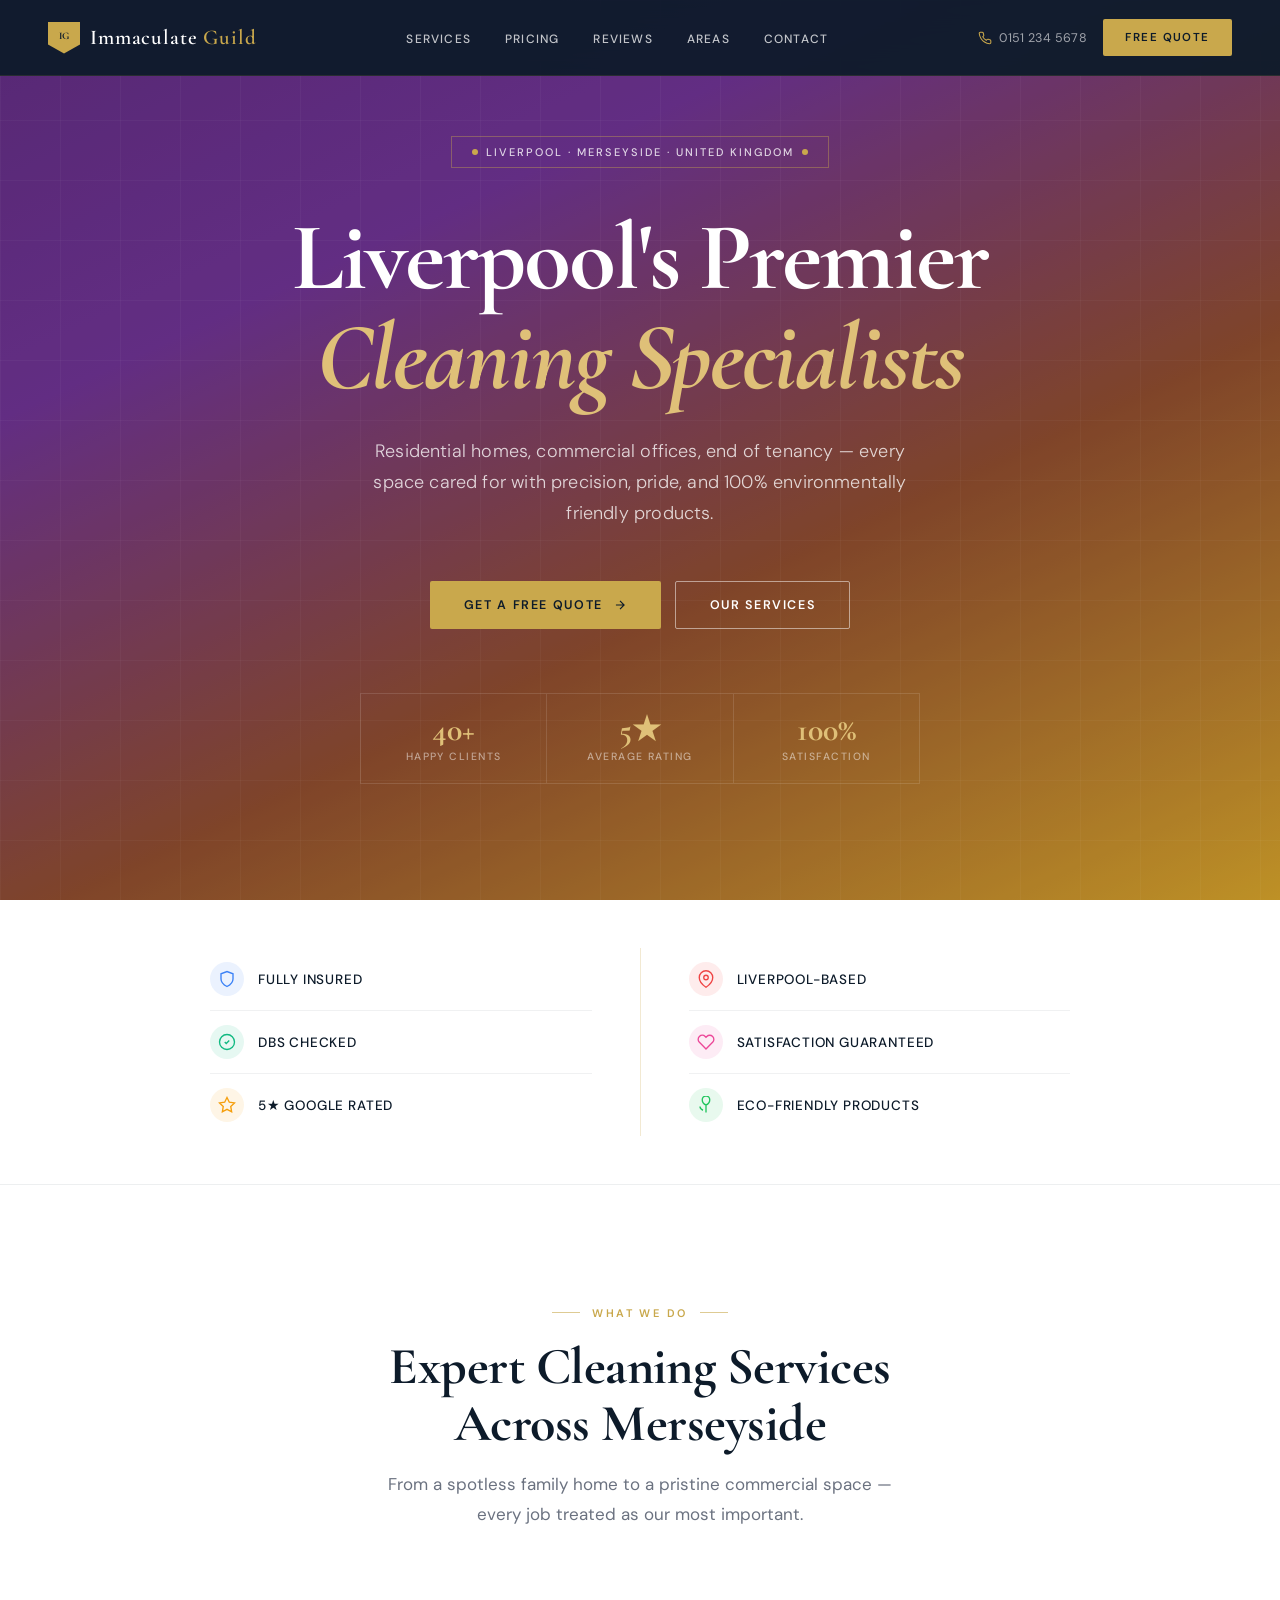
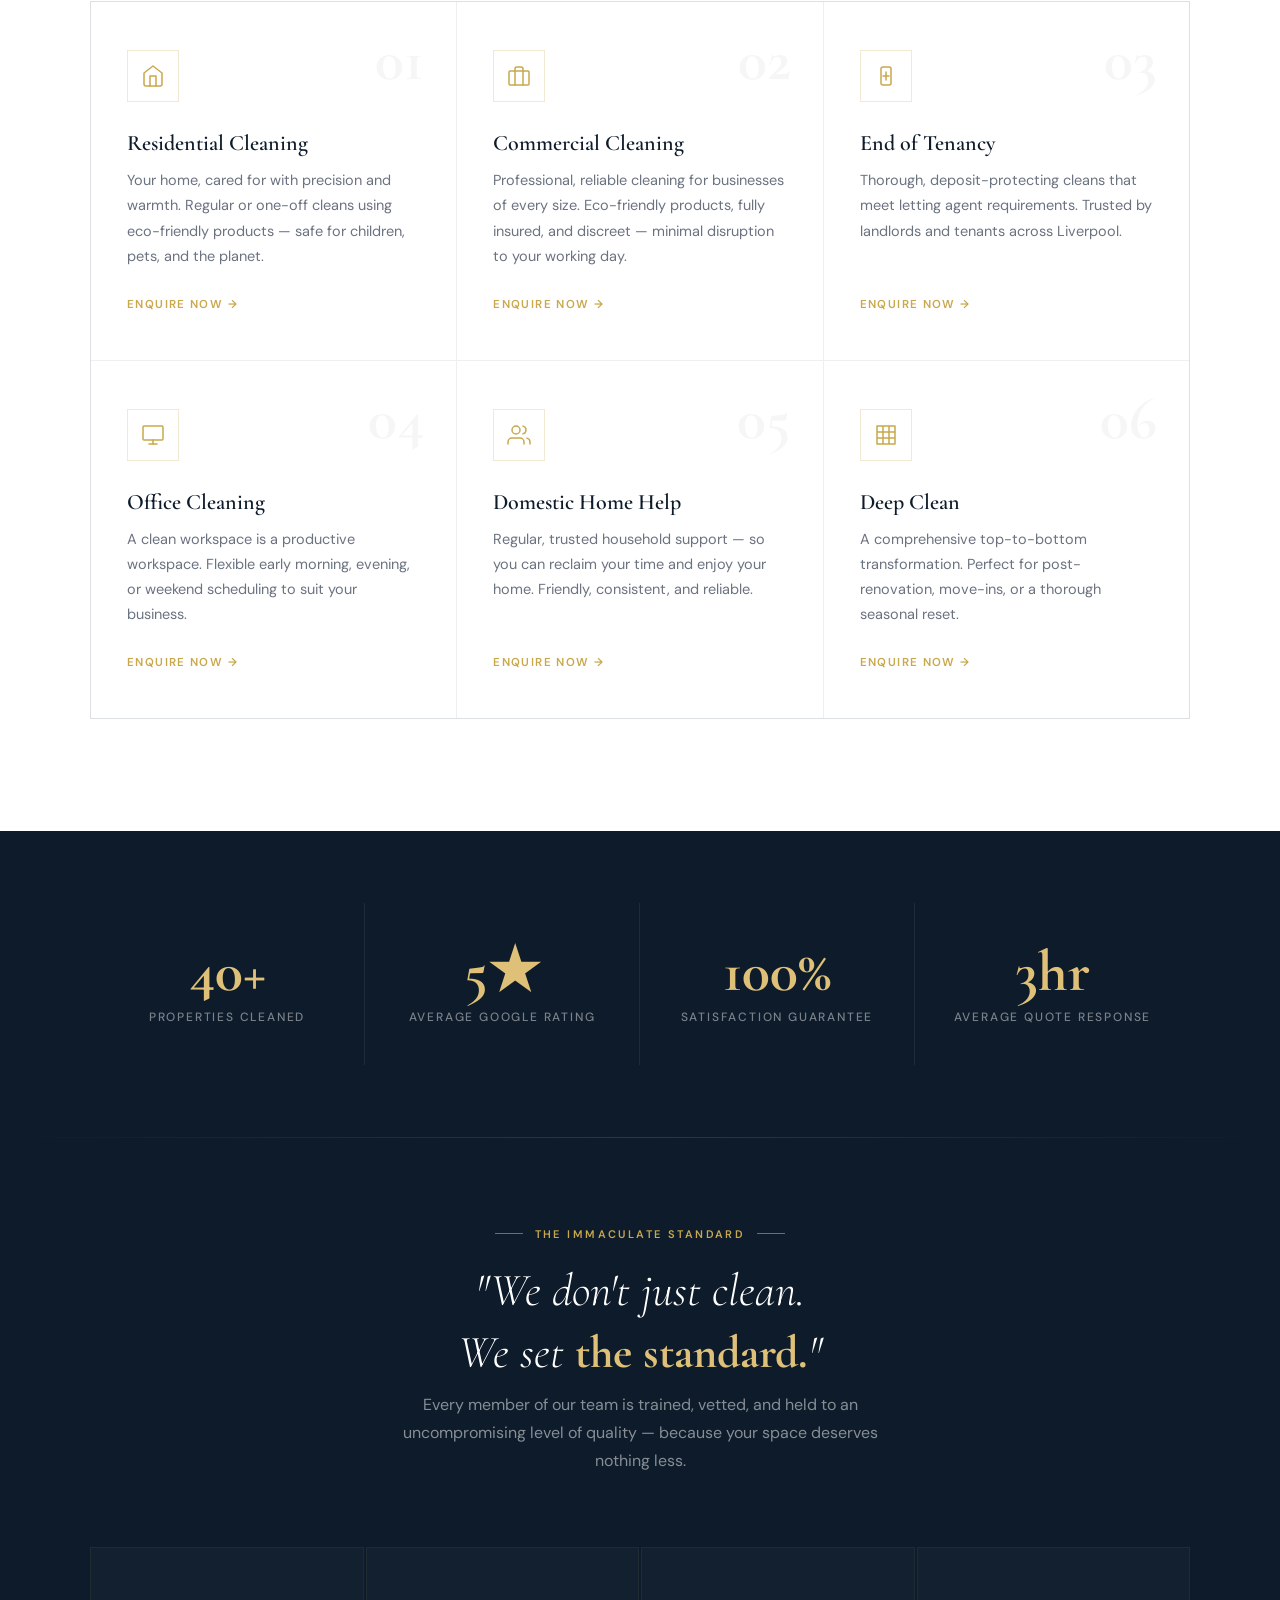
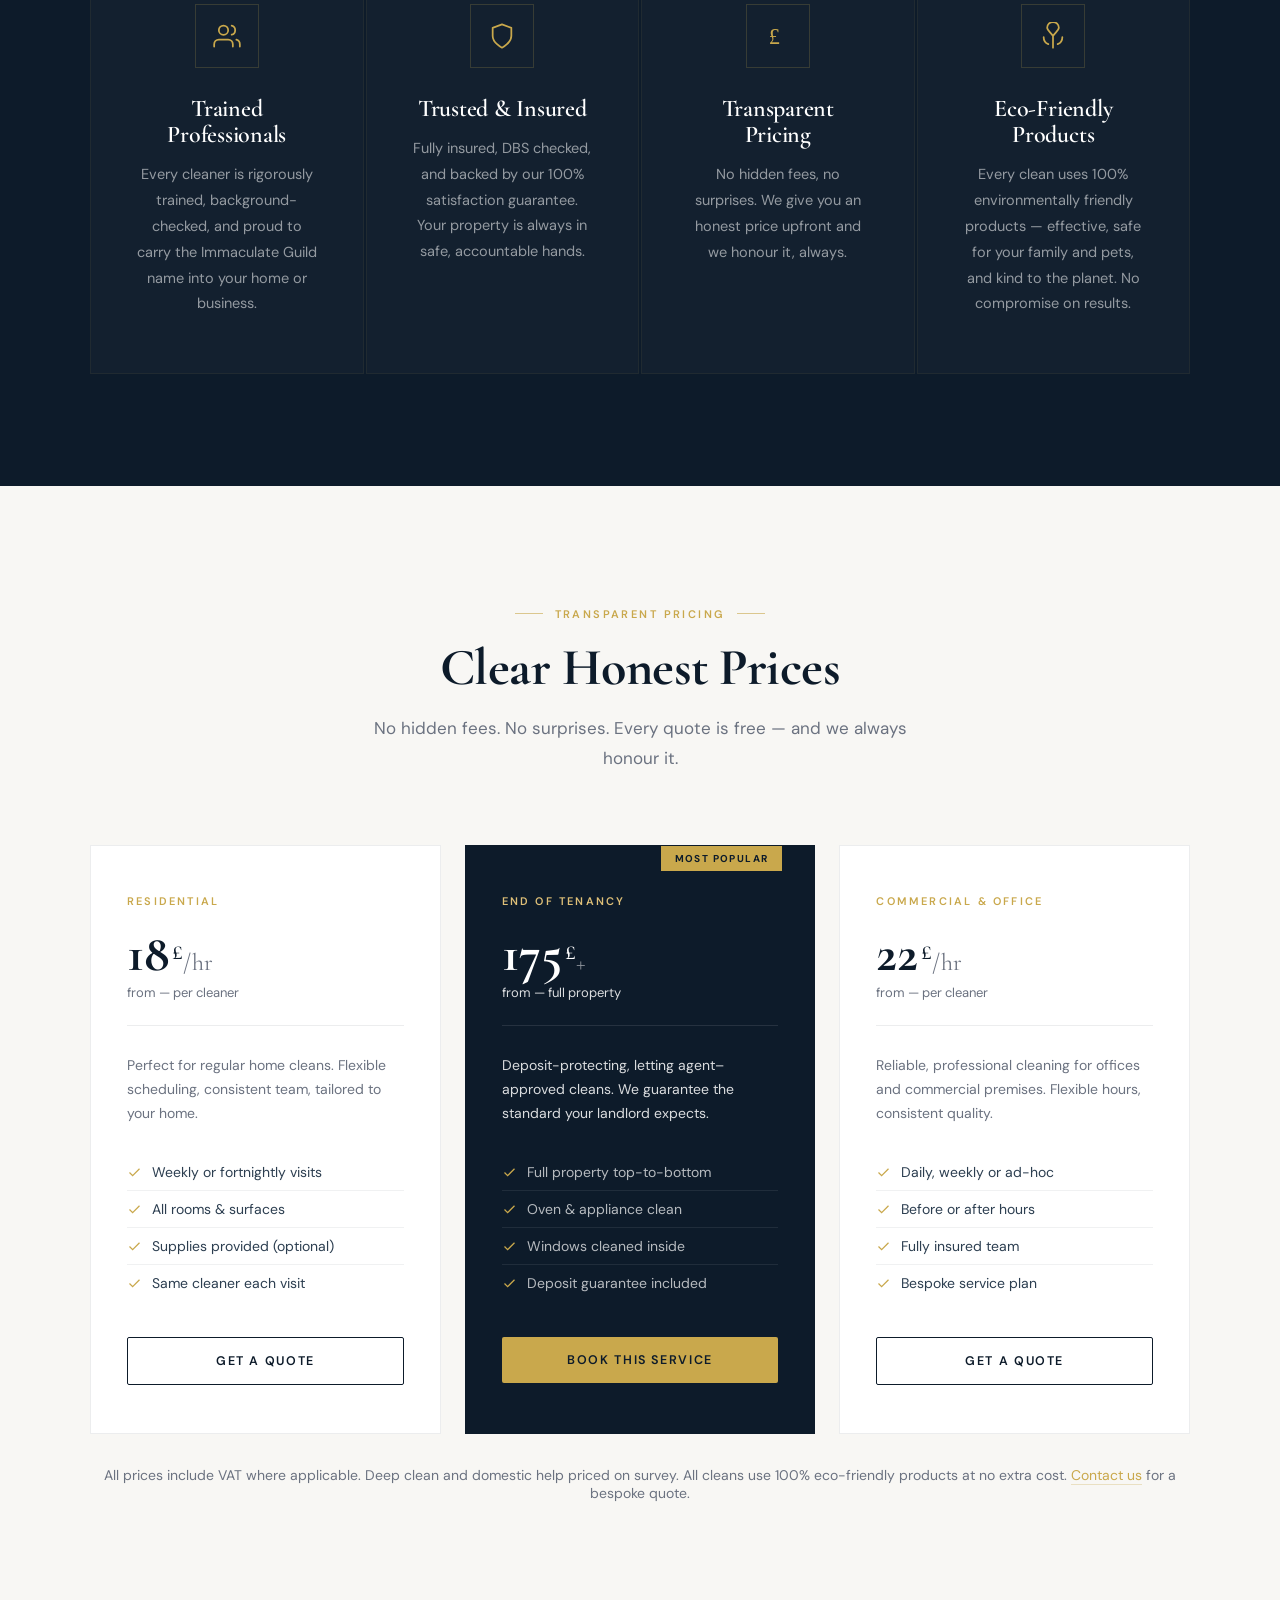
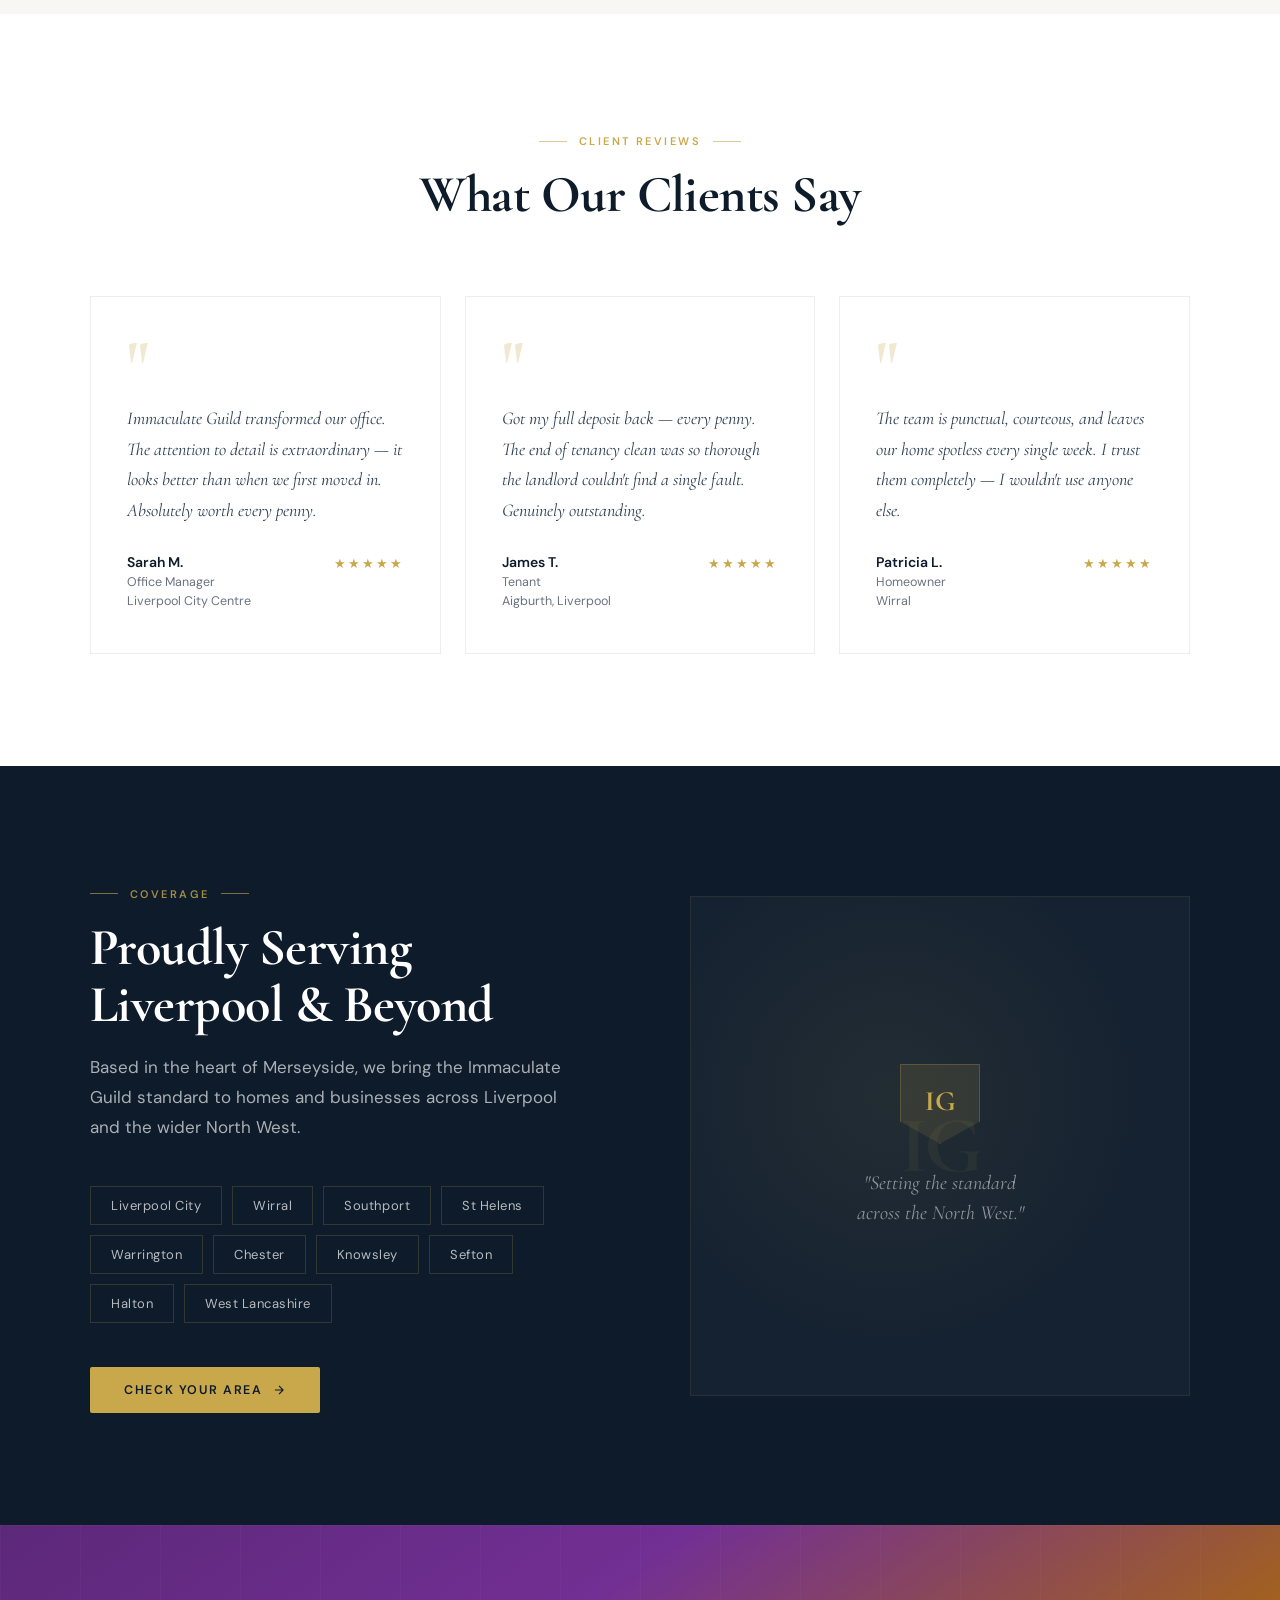
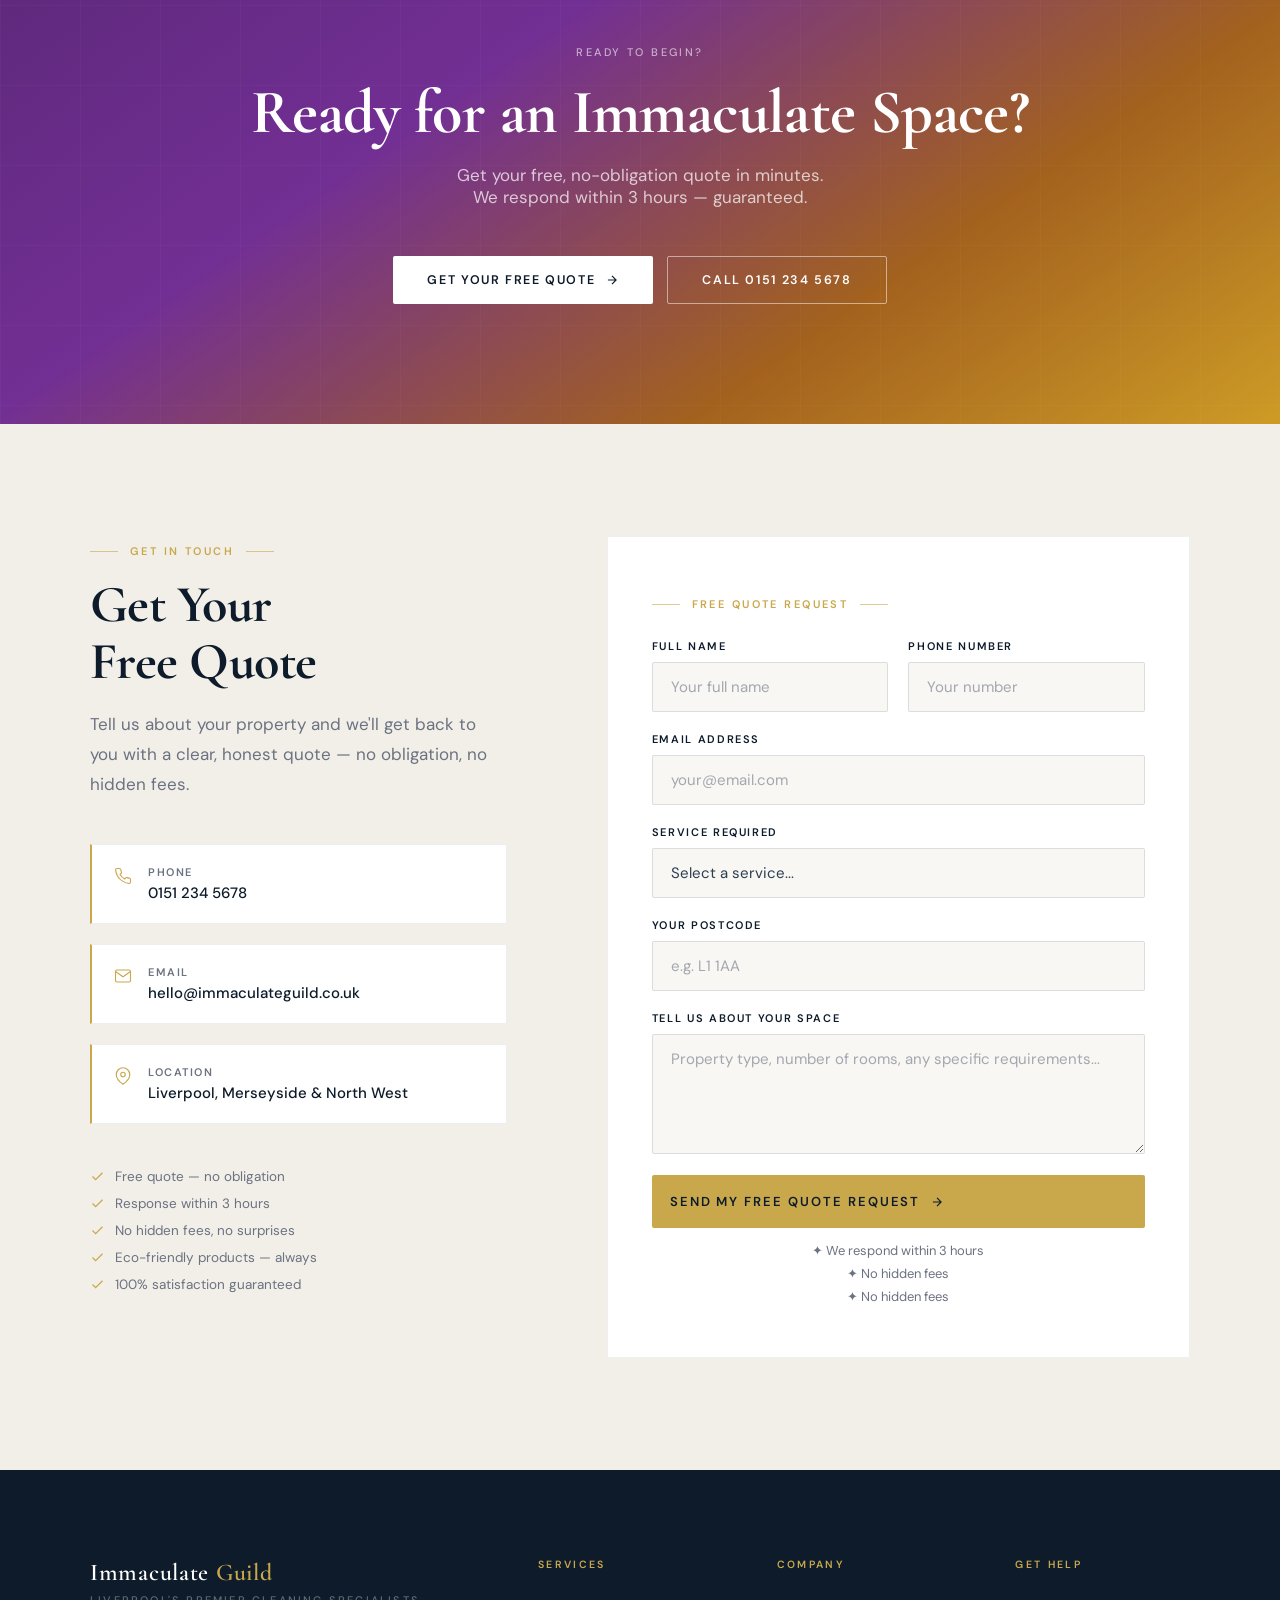
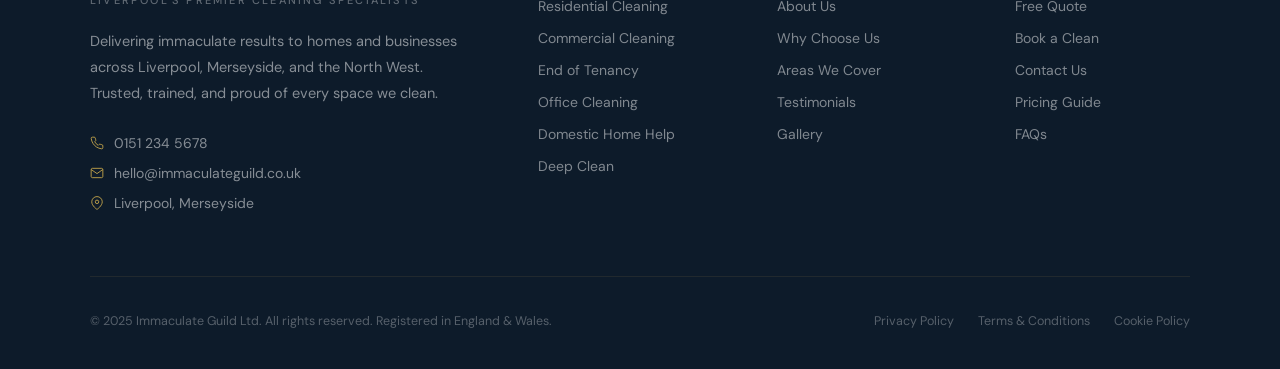
==== commit 6c3059ac: "Remove comma from pricing heading; update properties cleaned to 40+ - Clear Honest Prices (comma rem" ====
--- a/index.html
+++ b/index.html
@@ -675,7 +675,7 @@
     </div>
     <div class="hero-stats">
       <div class="hero-stat">
-        <div class="hero-stat-num">500+</div>
+        <div class="hero-stat-num">40+</div>
         <div class="hero-stat-label">Happy Clients</div>
       </div>
       <div class="hero-stat">
@@ -804,7 +804,7 @@
 <section id="stats">
   <div class="container">
     <div class="stats-row">
-      <div class="stat-item reveal"><div class="stat-num">500+</div><div class="stat-label">Properties Cleaned</div></div>
+      <div class="stat-item reveal"><div class="stat-num">40+</div><div class="stat-label">Properties Cleaned</div></div>
       <div class="stat-item reveal reveal-d1"><div class="stat-num">5★</div><div class="stat-label">Average Google Rating</div></div>
       <div class="stat-item reveal reveal-d2"><div class="stat-num">100%</div><div class="stat-label">Satisfaction Guarantee</div></div>
       <div class="stat-item reveal reveal-d3"><div class="stat-num">3hr</div><div class="stat-label">Average Quote Response</div></div>
@@ -855,7 +855,7 @@
   <div class="container">
     <div class="pricing-head reveal">
       <div class="eyebrow">Transparent Pricing</div>
-      <h2 class="section-h">Clear, Honest Prices</h2>
+      <h2 class="section-h">Clear Honest Prices</h2>
       <p class="section-sub" style="margin:18px auto 0">No hidden fees. No surprises. Every quote is free — and we always honour it.</p>
     </div>
     <div class="pricing-grid">
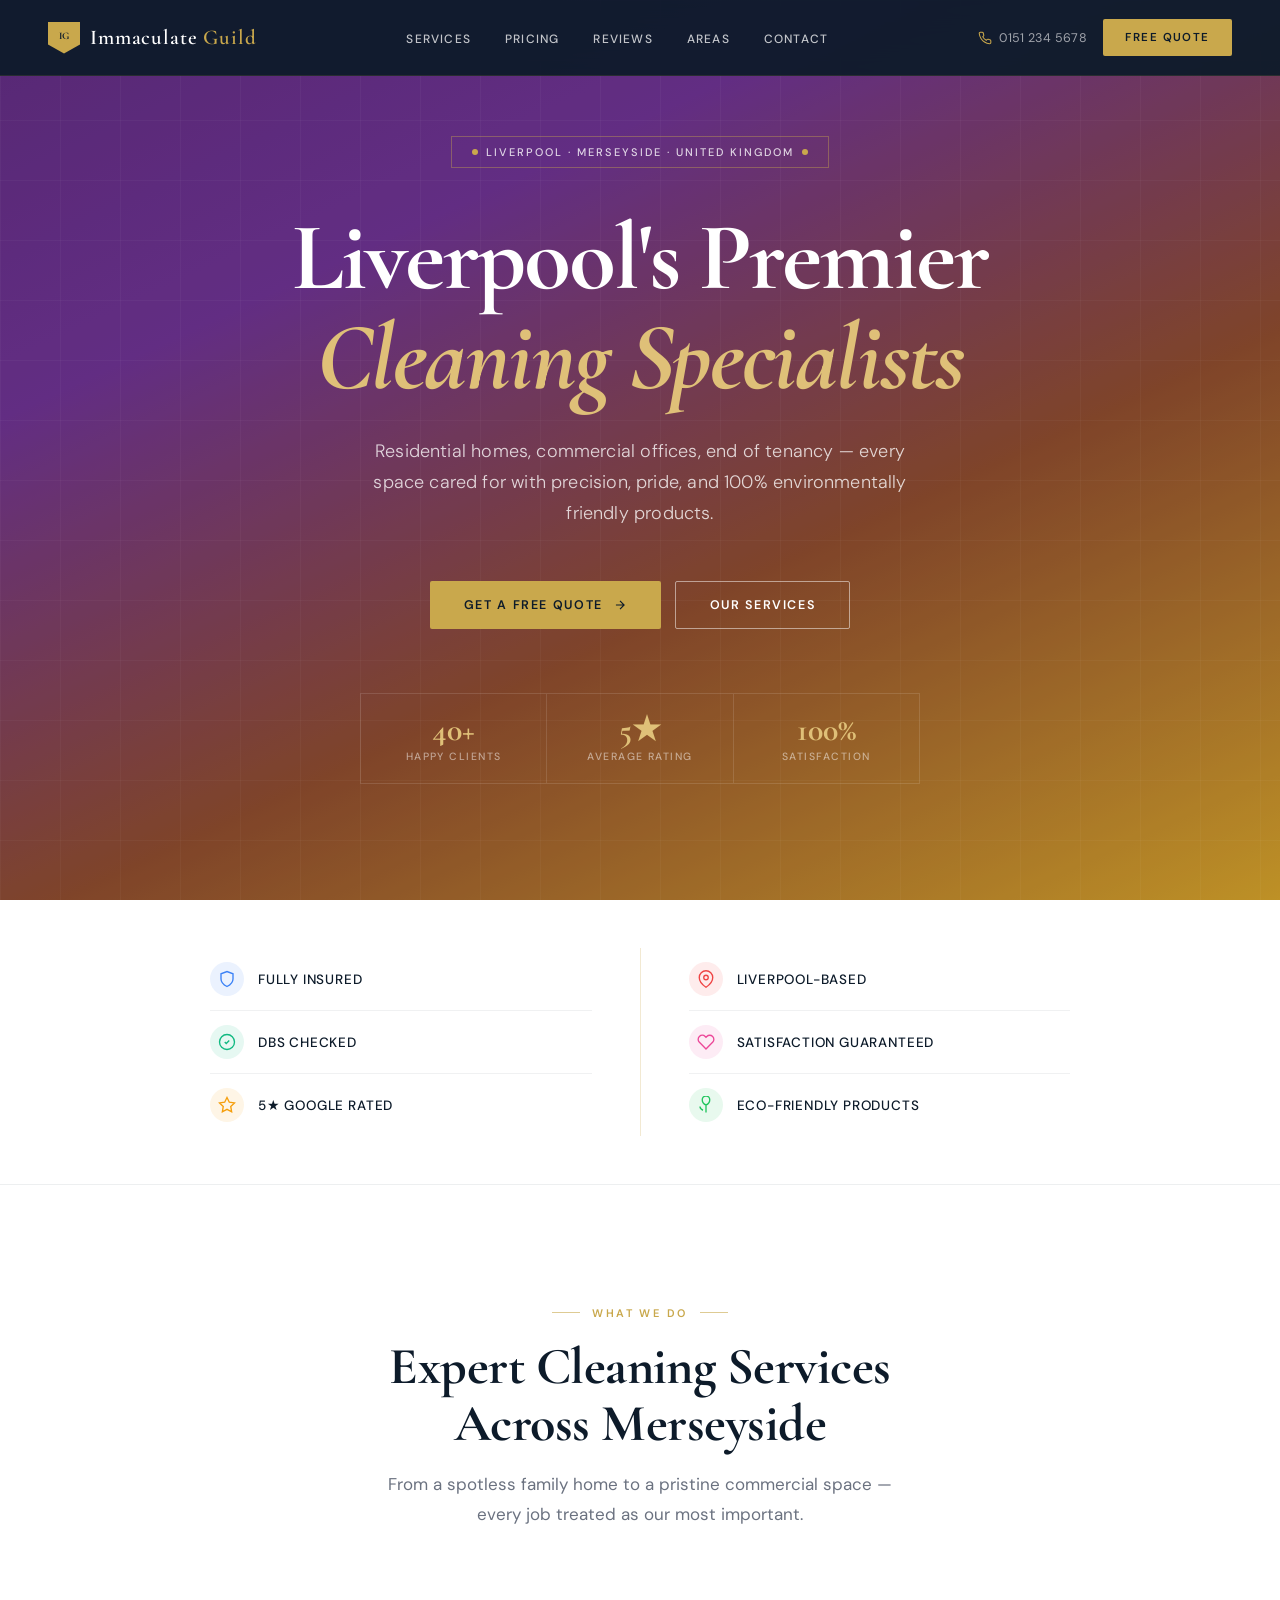
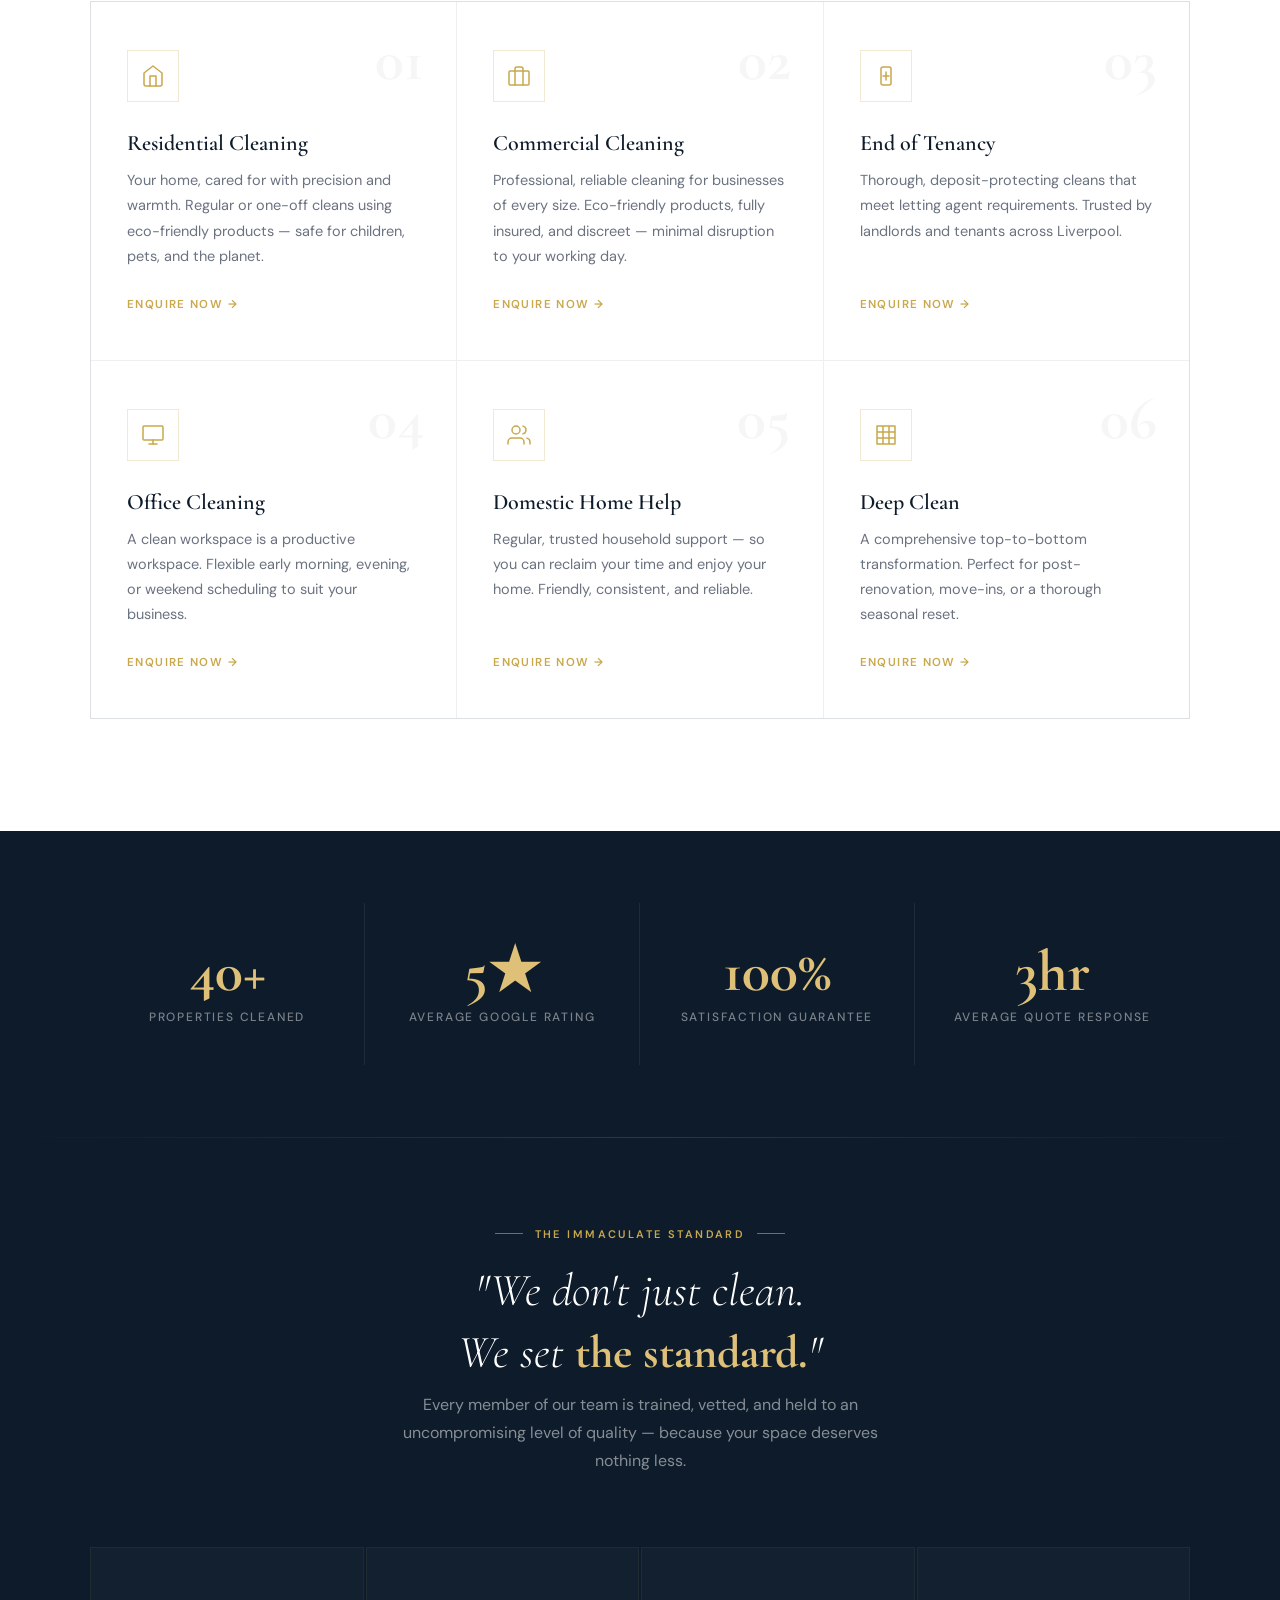
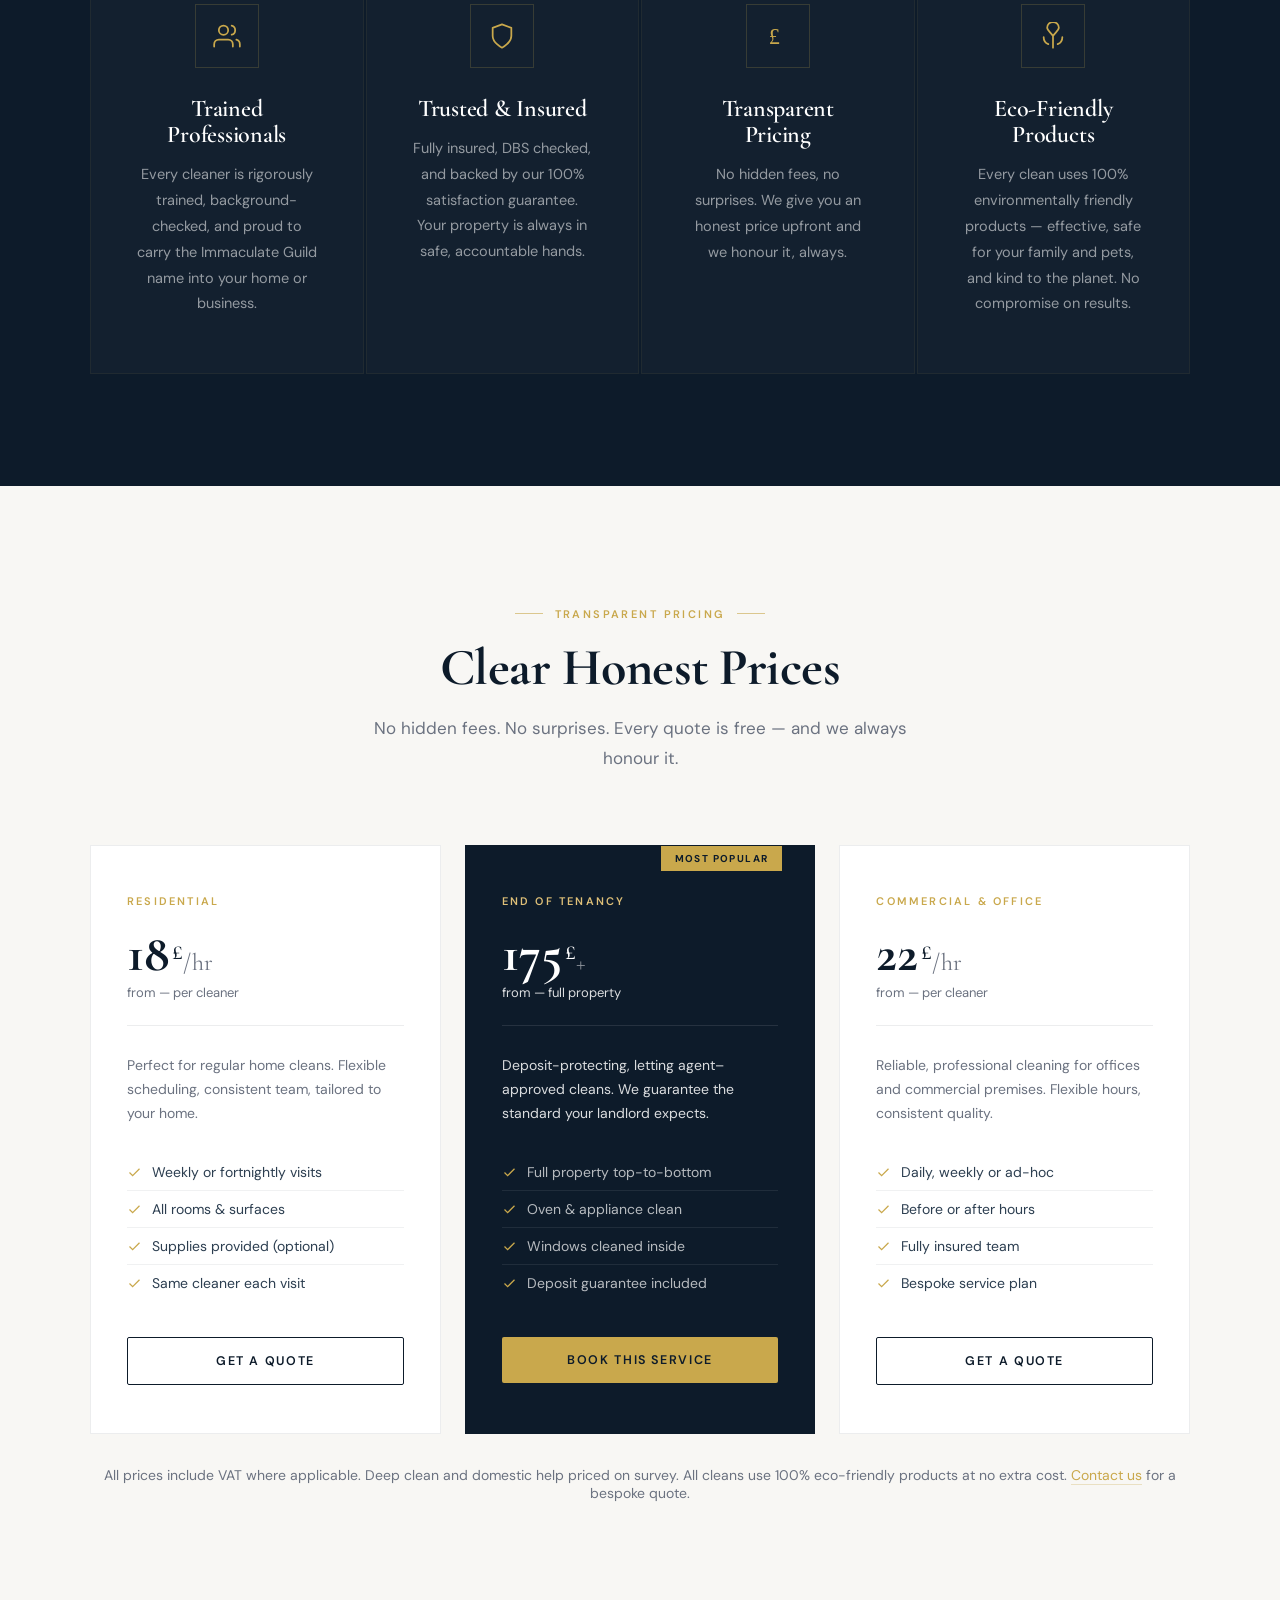
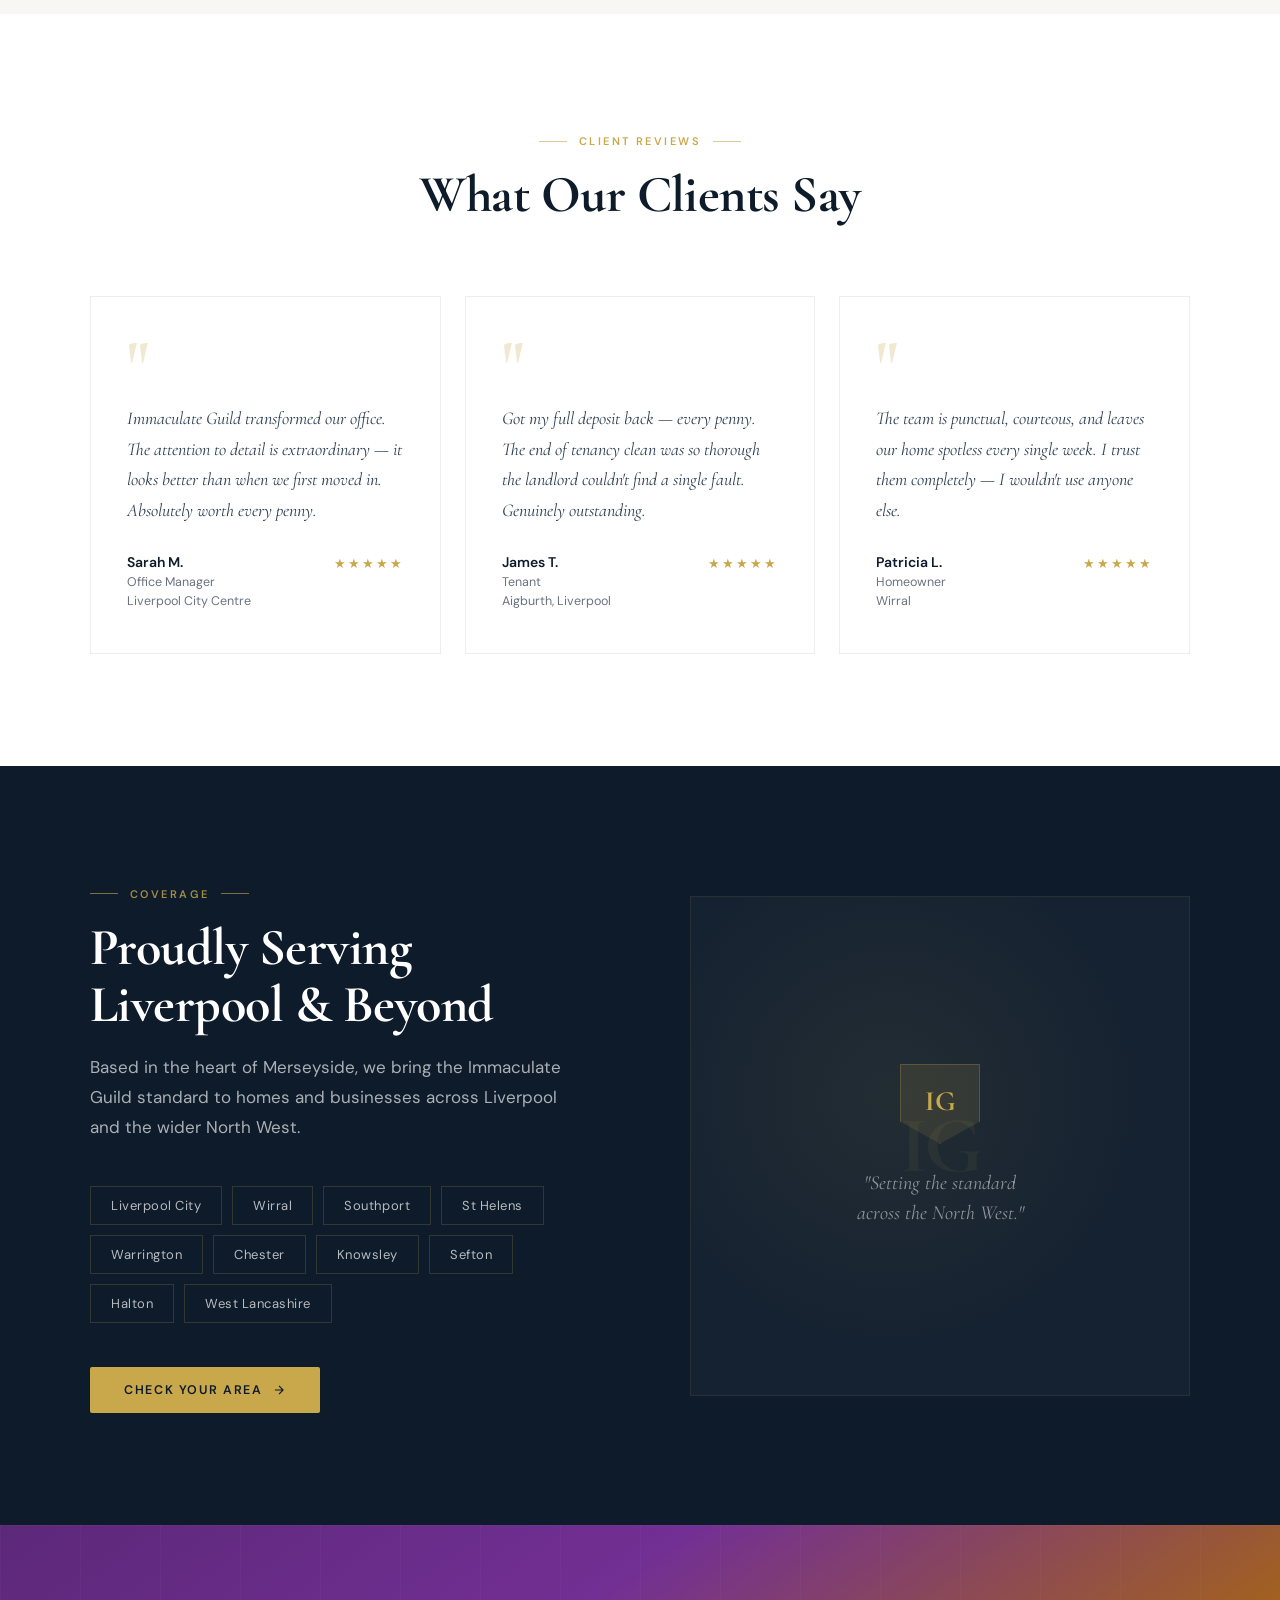
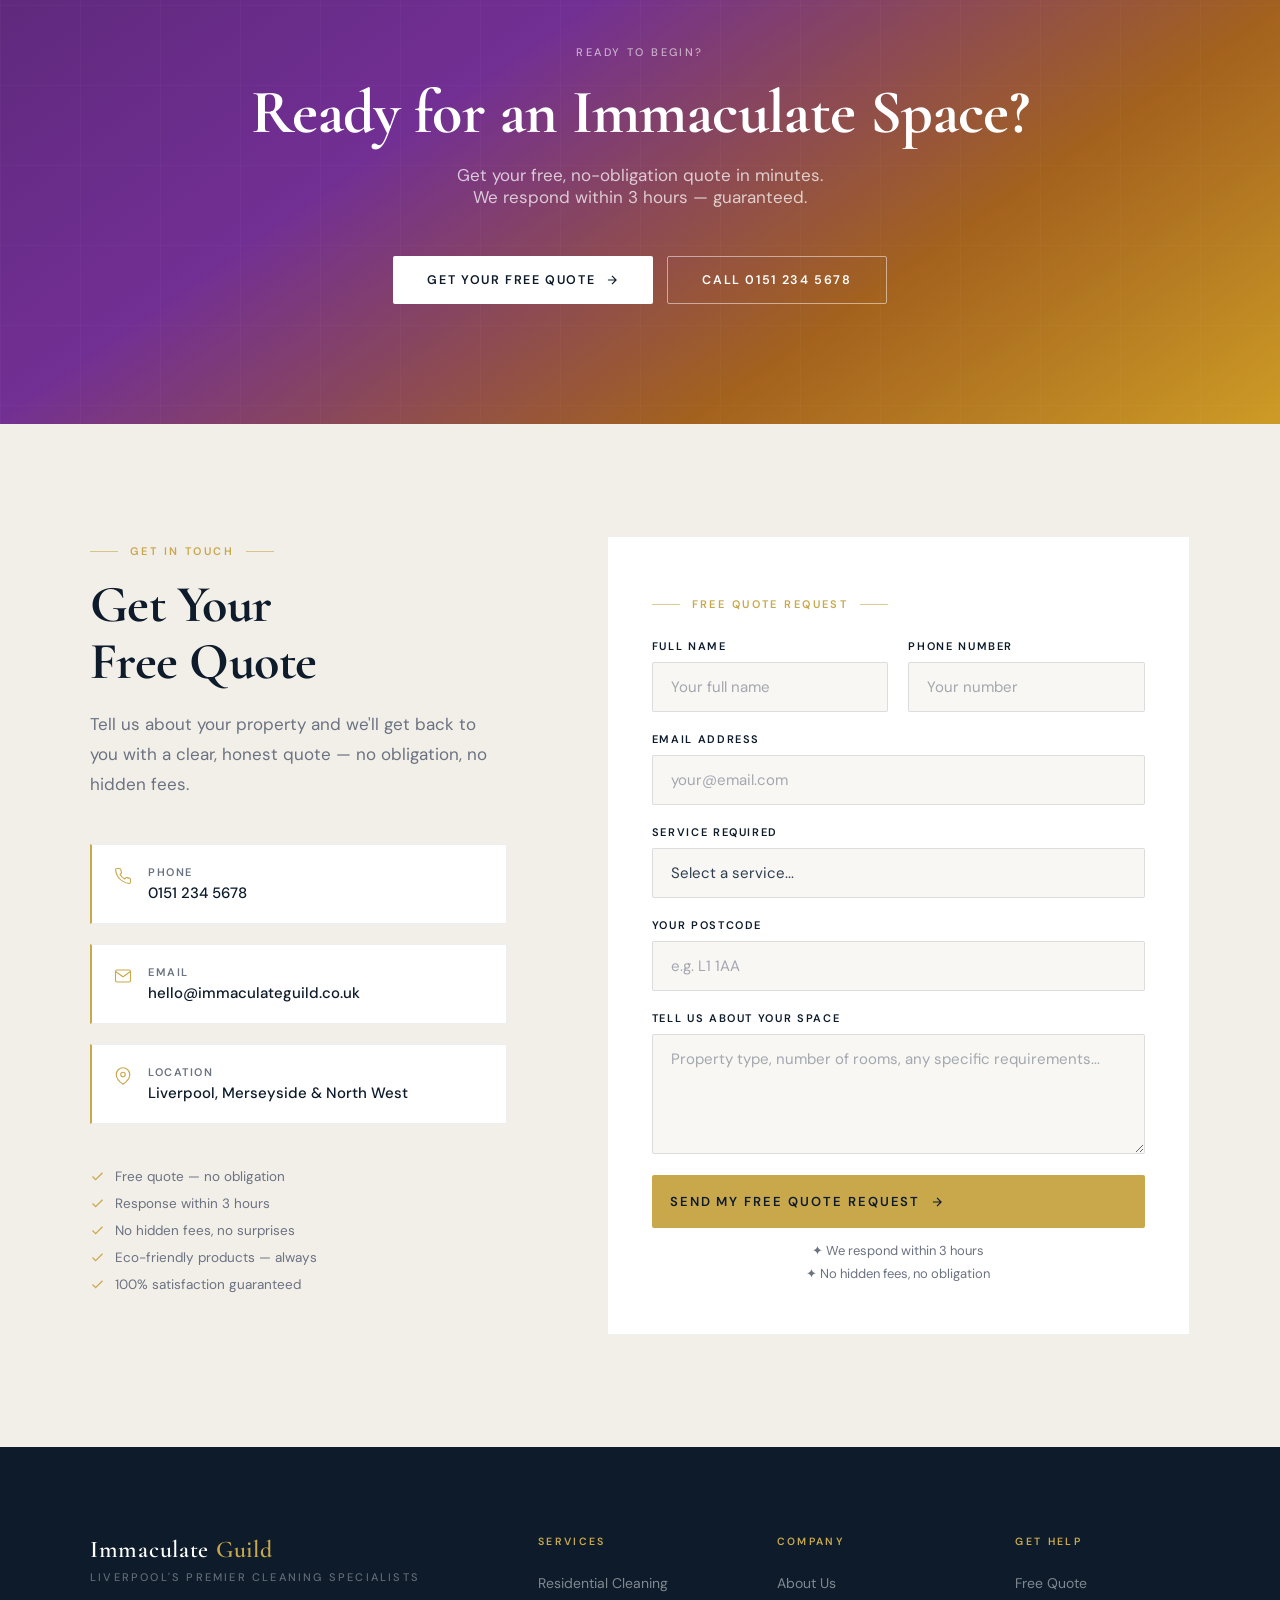
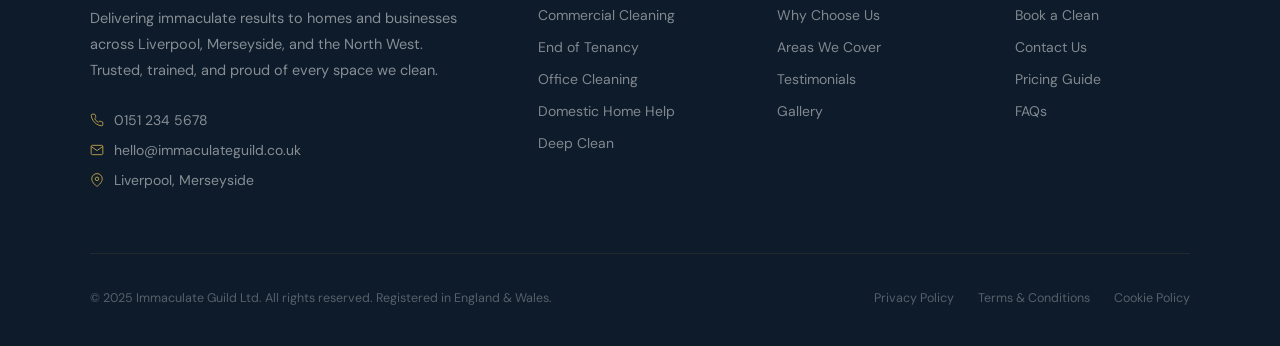
==== commit 579f26ac: "feat: wire contact form to Formspree + tighten CSP - Add name/id/for attrs, novalidate, honeypot to " ====
--- a/index.html
+++ b/index.html
@@ -1047,49 +1047,51 @@
 
       <div class="contact-form reveal">
         <div class="eyebrow" style="margin-bottom:28px">Free Quote Request</div>
-        <form>
+        <form id="quoteForm" novalidate>
           <div class="form-row">
             <div class="form-group">
-              <label class="form-label">Full Name</label>
-              <input type="text" class="form-input" placeholder="Your full name"/>
+              <label class="form-label" for="f-name">Full Name</label>
+              <input id="f-name" type="text" name="name" class="form-input" placeholder="Your full name" required/>
             </div>
             <div class="form-group">
-              <label class="form-label">Phone Number</label>
-              <input type="tel" class="form-input" placeholder="Your number"/>
+              <label class="form-label" for="f-phone">Phone Number</label>
+              <input id="f-phone" type="tel" name="phone" class="form-input" placeholder="Your number" required/>
             </div>
           </div>
           <div class="form-group">
-            <label class="form-label">Email Address</label>
-            <input type="email" class="form-input" placeholder="your@email.com"/>
+            <label class="form-label" for="f-email">Email Address</label>
+            <input id="f-email" type="email" name="email" class="form-input" placeholder="your@email.com" required/>
           </div>
           <div class="form-group">
-            <label class="form-label">Service Required</label>
-            <select class="form-input">
+            <label class="form-label" for="f-service">Service Required</label>
+            <select id="f-service" name="service" class="form-input" required>
               <option value="">Select a service...</option>
-              <option>Residential Cleaning — from £18/hr</option>
-              <option>End of Tenancy — from £175</option>
-              <option>Commercial Cleaning — from £22/hr</option>
-              <option>Office Cleaning — from £22/hr</option>
-              <option>Domestic Home Help — from £18/hr</option>
-              <option>Deep Clean — bespoke quote</option>
+              <option value="Residential Cleaning">Residential Cleaning — from £18/hr</option>
+              <option value="End of Tenancy">End of Tenancy — from £175</option>
+              <option value="Commercial Cleaning">Commercial Cleaning — from £22/hr</option>
+              <option value="Office Cleaning">Office Cleaning — from £22/hr</option>
+              <option value="Domestic Home Help">Domestic Home Help — from £18/hr</option>
+              <option value="Deep Clean">Deep Clean — bespoke quote</option>
             </select>
           </div>
           <div class="form-group">
-            <label class="form-label">Your Postcode</label>
-            <input type="text" class="form-input" placeholder="e.g. L1 1AA"/>
+            <label class="form-label" for="f-postcode">Your Postcode</label>
+            <input id="f-postcode" type="text" name="postcode" class="form-input" placeholder="e.g. L1 1AA"/>
           </div>
           <div class="form-group" style="margin-bottom:8px">
-            <label class="form-label">Tell Us About Your Space</label>
-            <textarea class="form-input" placeholder="Property type, number of rooms, any specific requirements..."></textarea>
+            <label class="form-label" for="f-message">Tell Us About Your Space</label>
+            <textarea id="f-message" name="message" class="form-input" placeholder="Property type, number of rooms, any specific requirements..."></textarea>
           </div>
-          <button type="submit" class="btn btn-gold form-submit">
+          <!-- Honeypot — hidden from real users, catches bots -->
+          <input type="text" name="_gotcha" style="display:none" tabindex="-1" autocomplete="off"/>
+          <button type="submit" class="btn btn-gold form-submit" id="formSubmitBtn">
             Send My Free Quote Request
             <svg viewBox="0 0 24 24" fill="none" stroke="currentColor" stroke-width="2"><path d="M5 12h14M12 5l7 7-7 7"/></svg>
           </button>
+          <div id="formMsg" style="display:none;text-align:center;padding:14px;margin-top:12px;font-size:14px;border-radius:2px;"></div>
           <div class="form-note" style="display:flex;flex-direction:column;gap:6px;align-items:center;">
             <span>✦ We respond within 3 hours</span>
-            <span>✦ No hidden fees</span>
-            <span>✦ No hidden fees</span>
+            <span>✦ No hidden fees, no obligation</span>
           </div>
         </form>
       </div>
@@ -1134,7 +1136,7 @@
       <div class="footer-col">
         <h4>Company</h4>
         <ul>
-          <li><a href="#">About Us</a></li>
+          <li><a href="about.html">About Us</a></li>
           <li><a href="#">Why Choose Us</a></li>
           <li><a href="#">Areas We Cover</a></li>
           <li><a href="#">Testimonials</a></li>
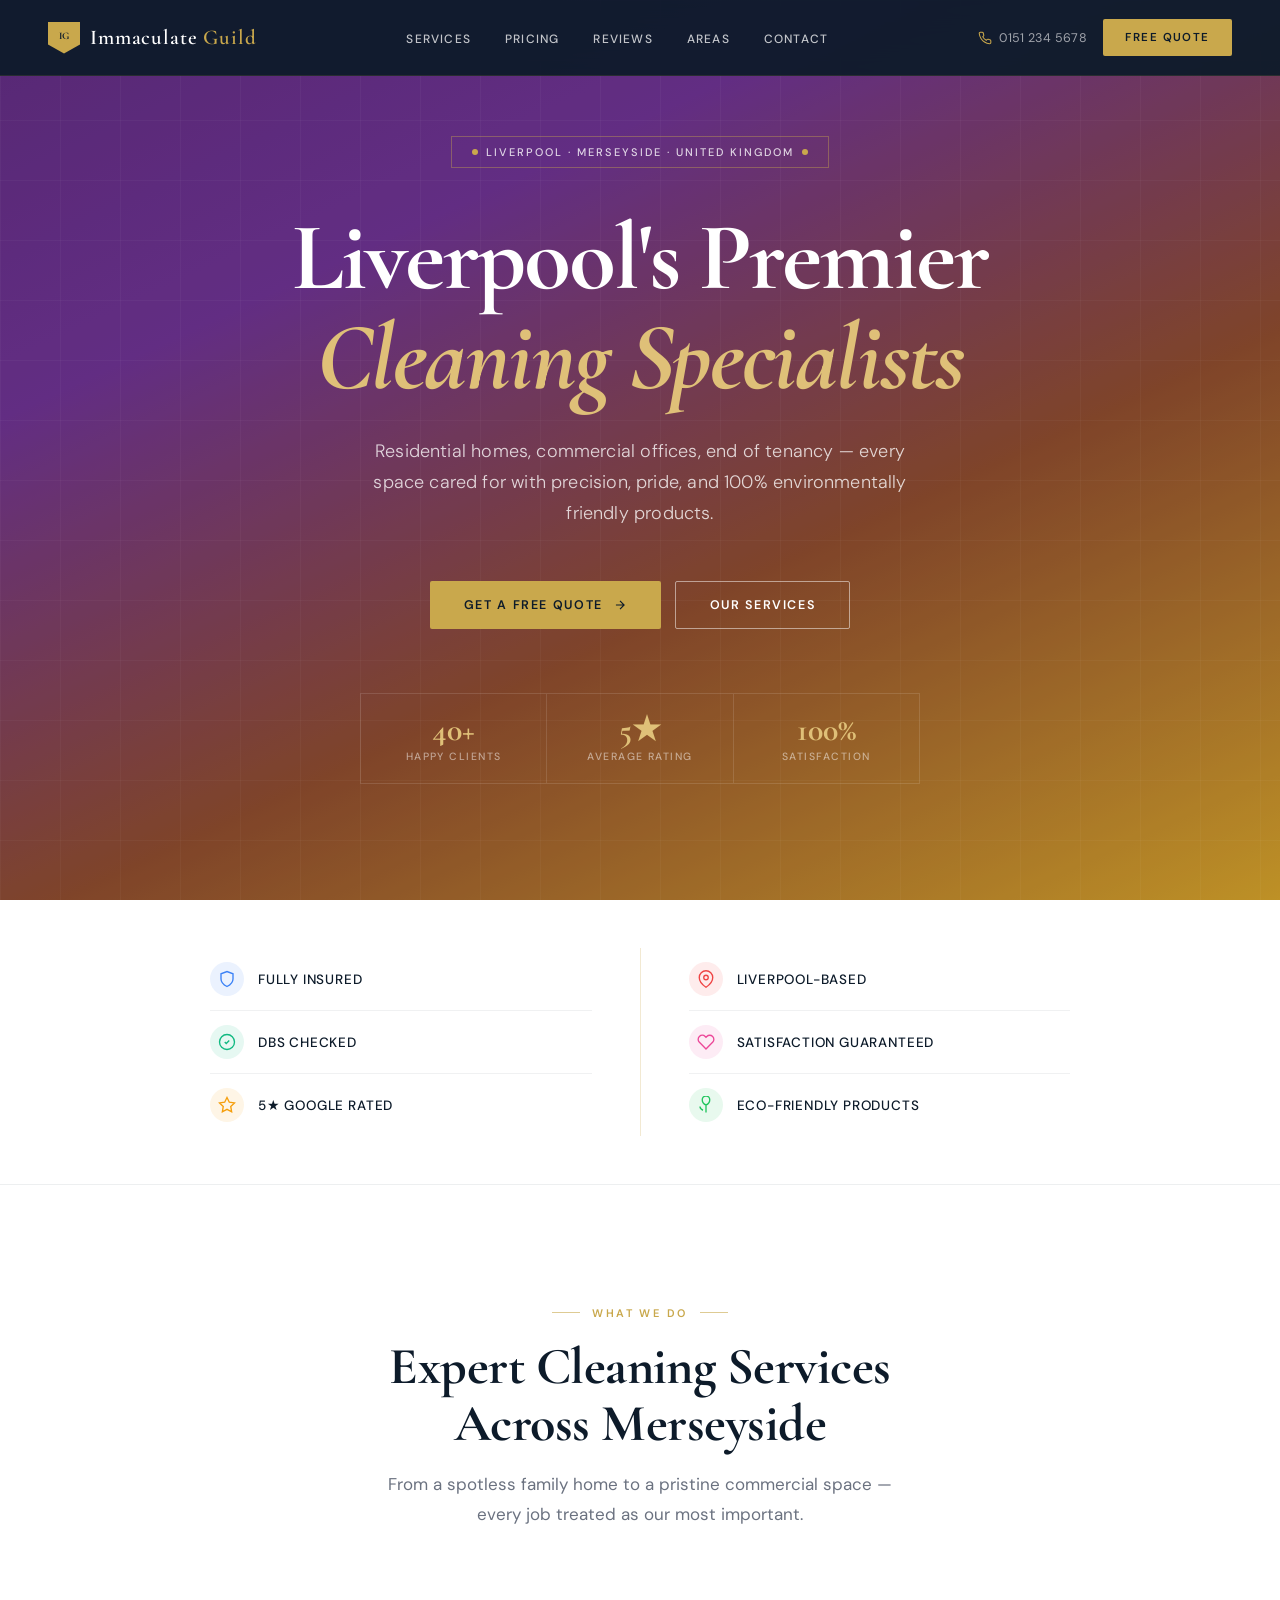
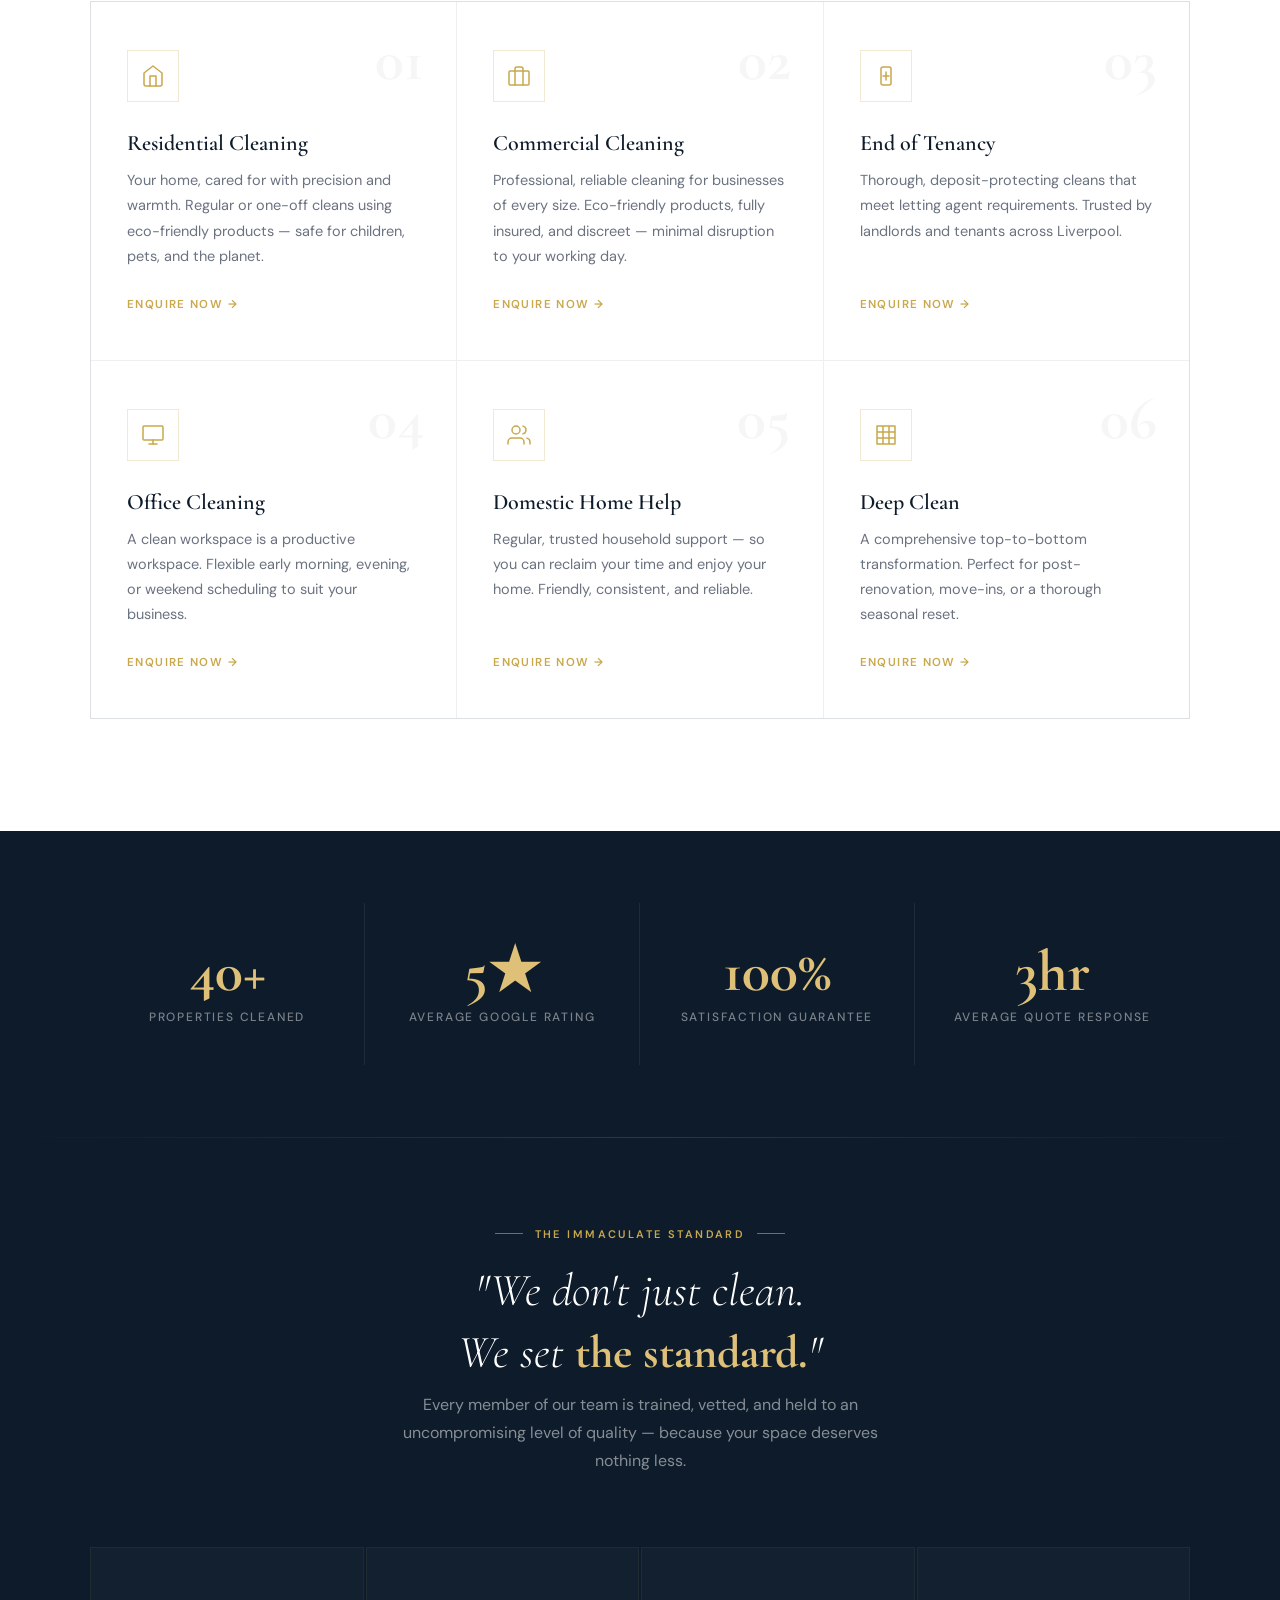
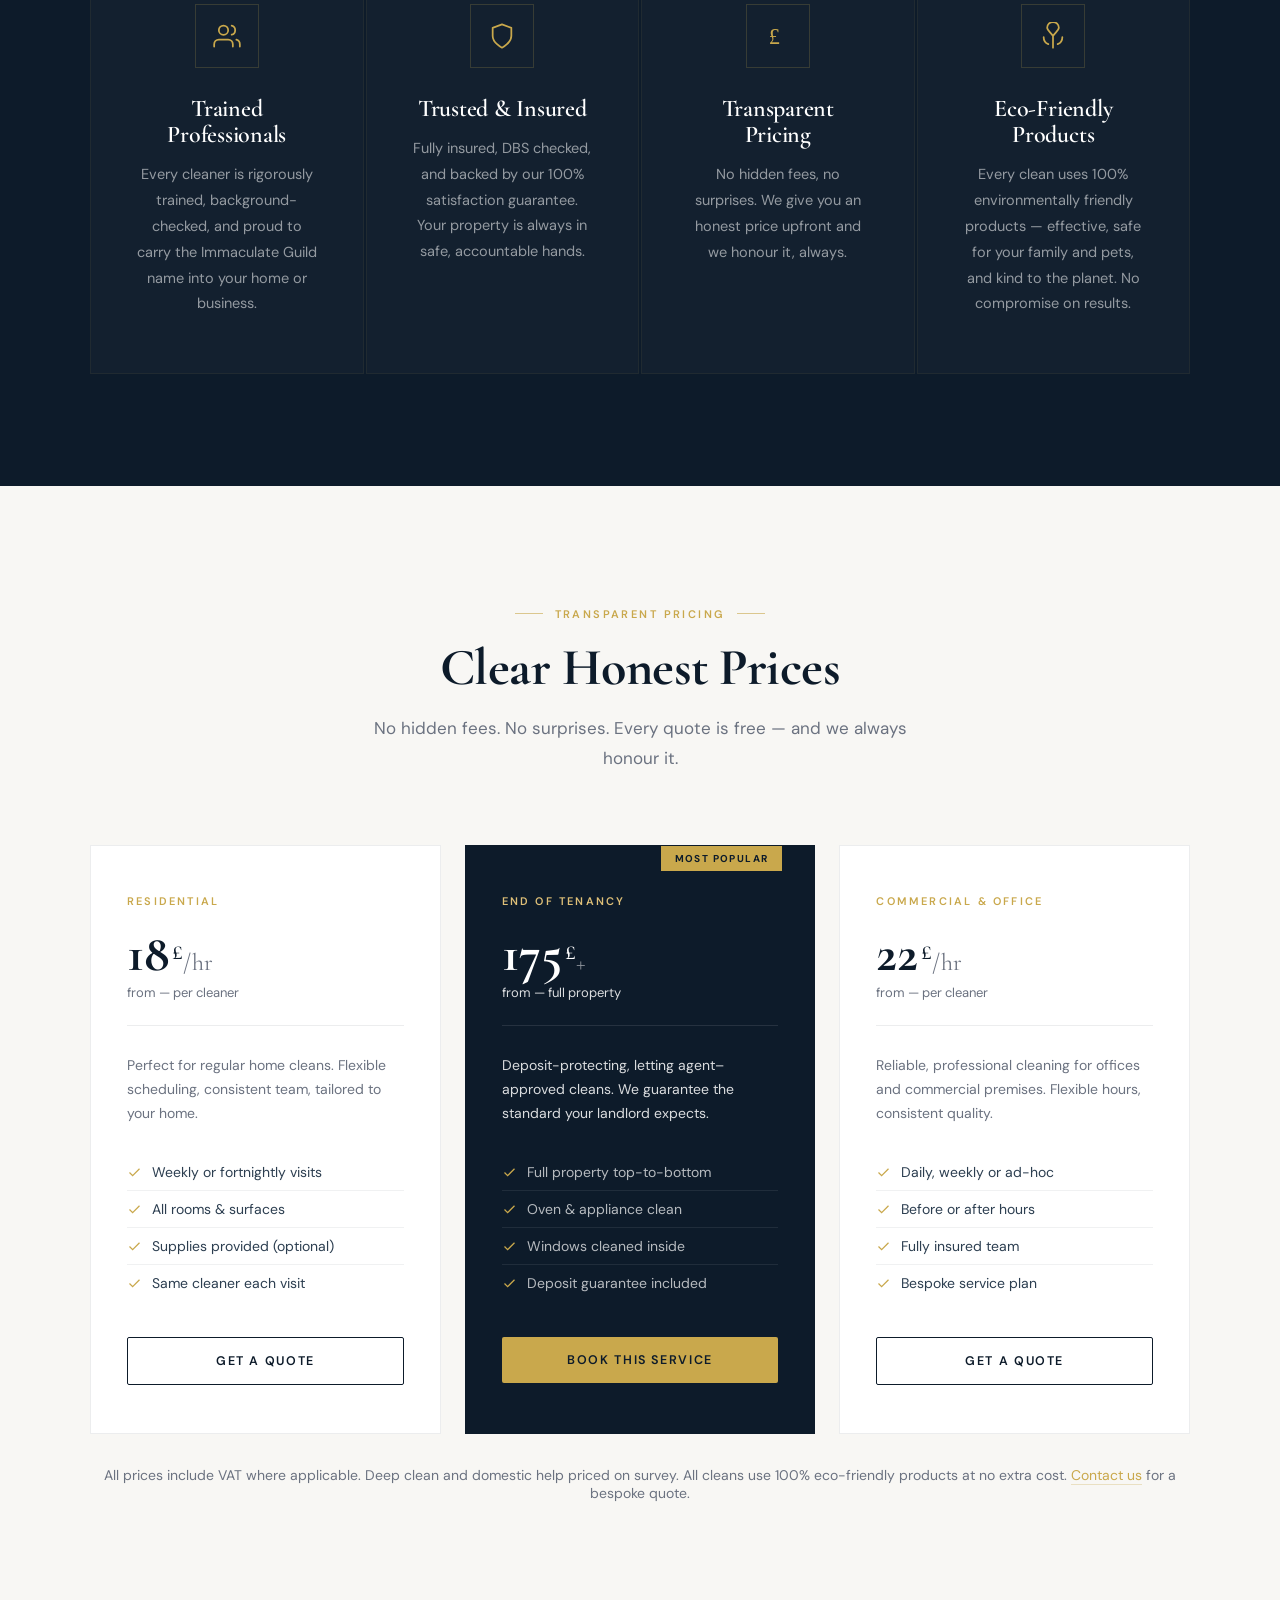
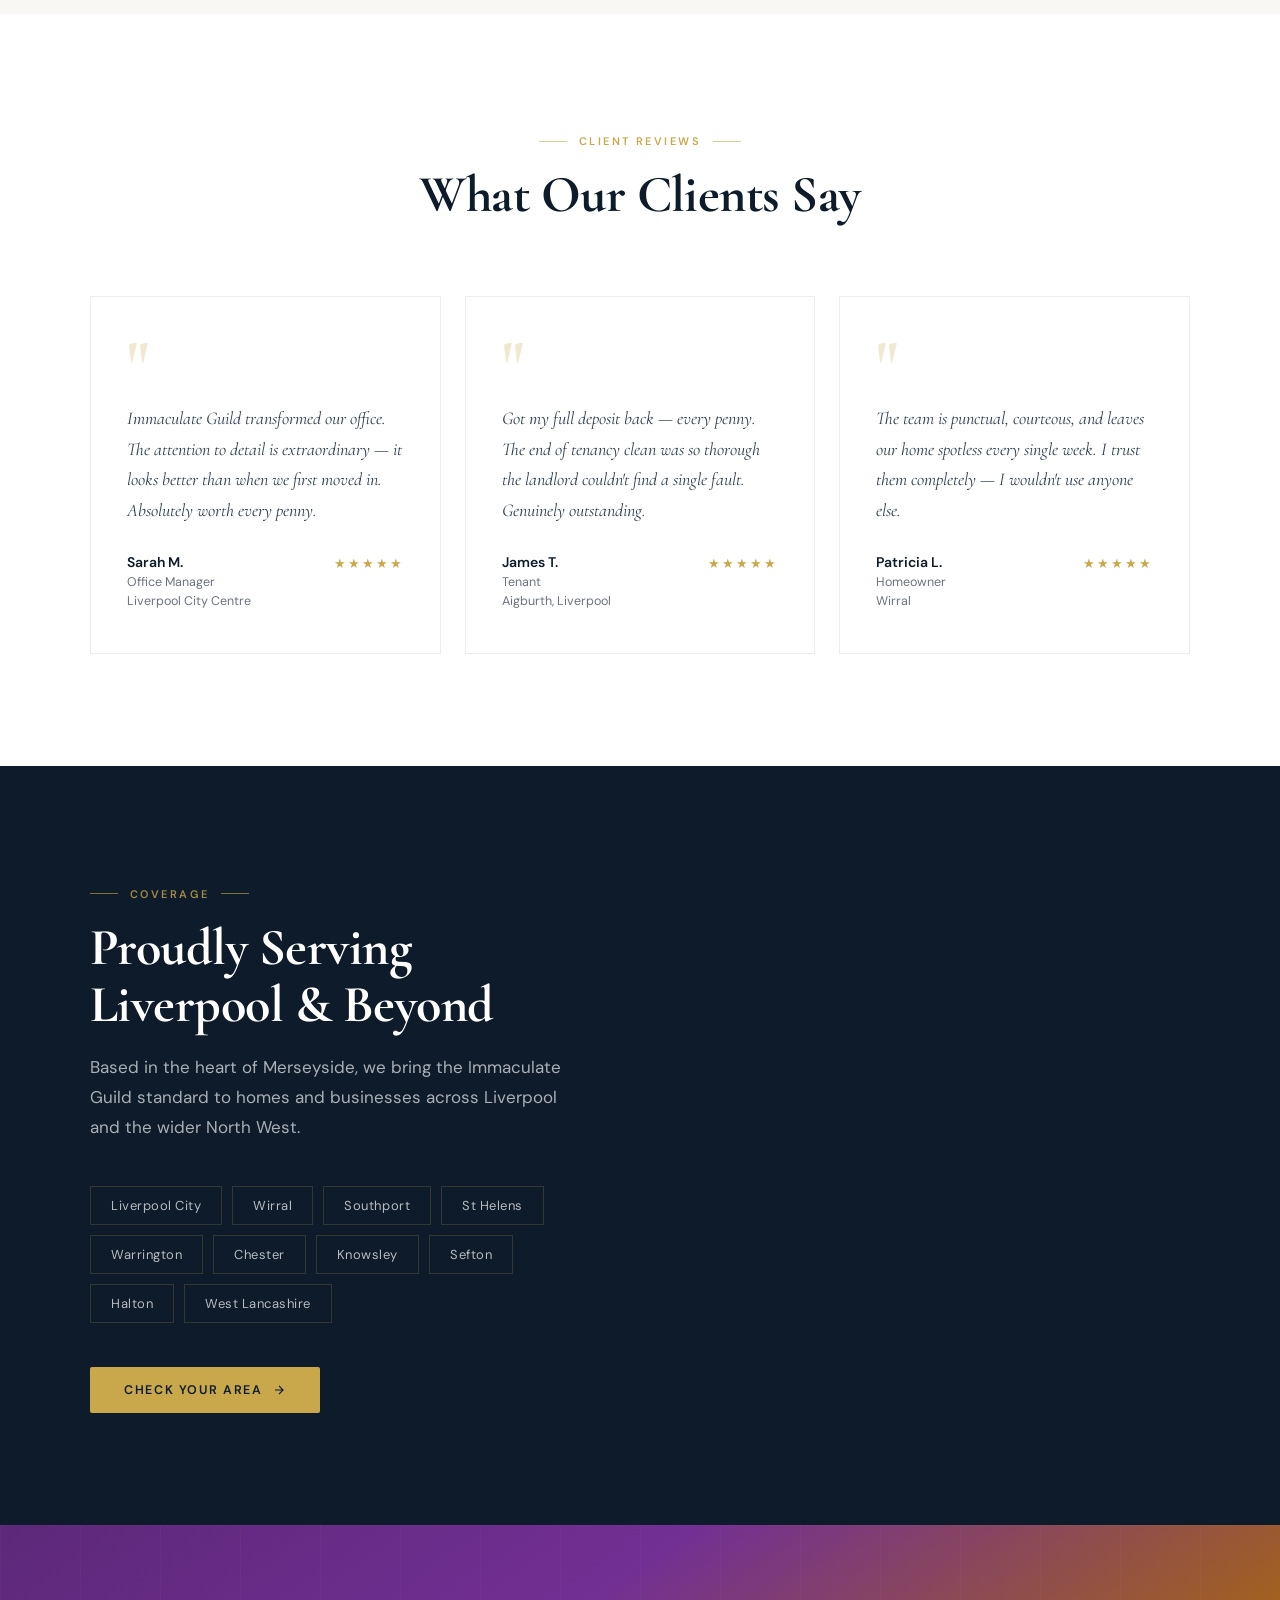
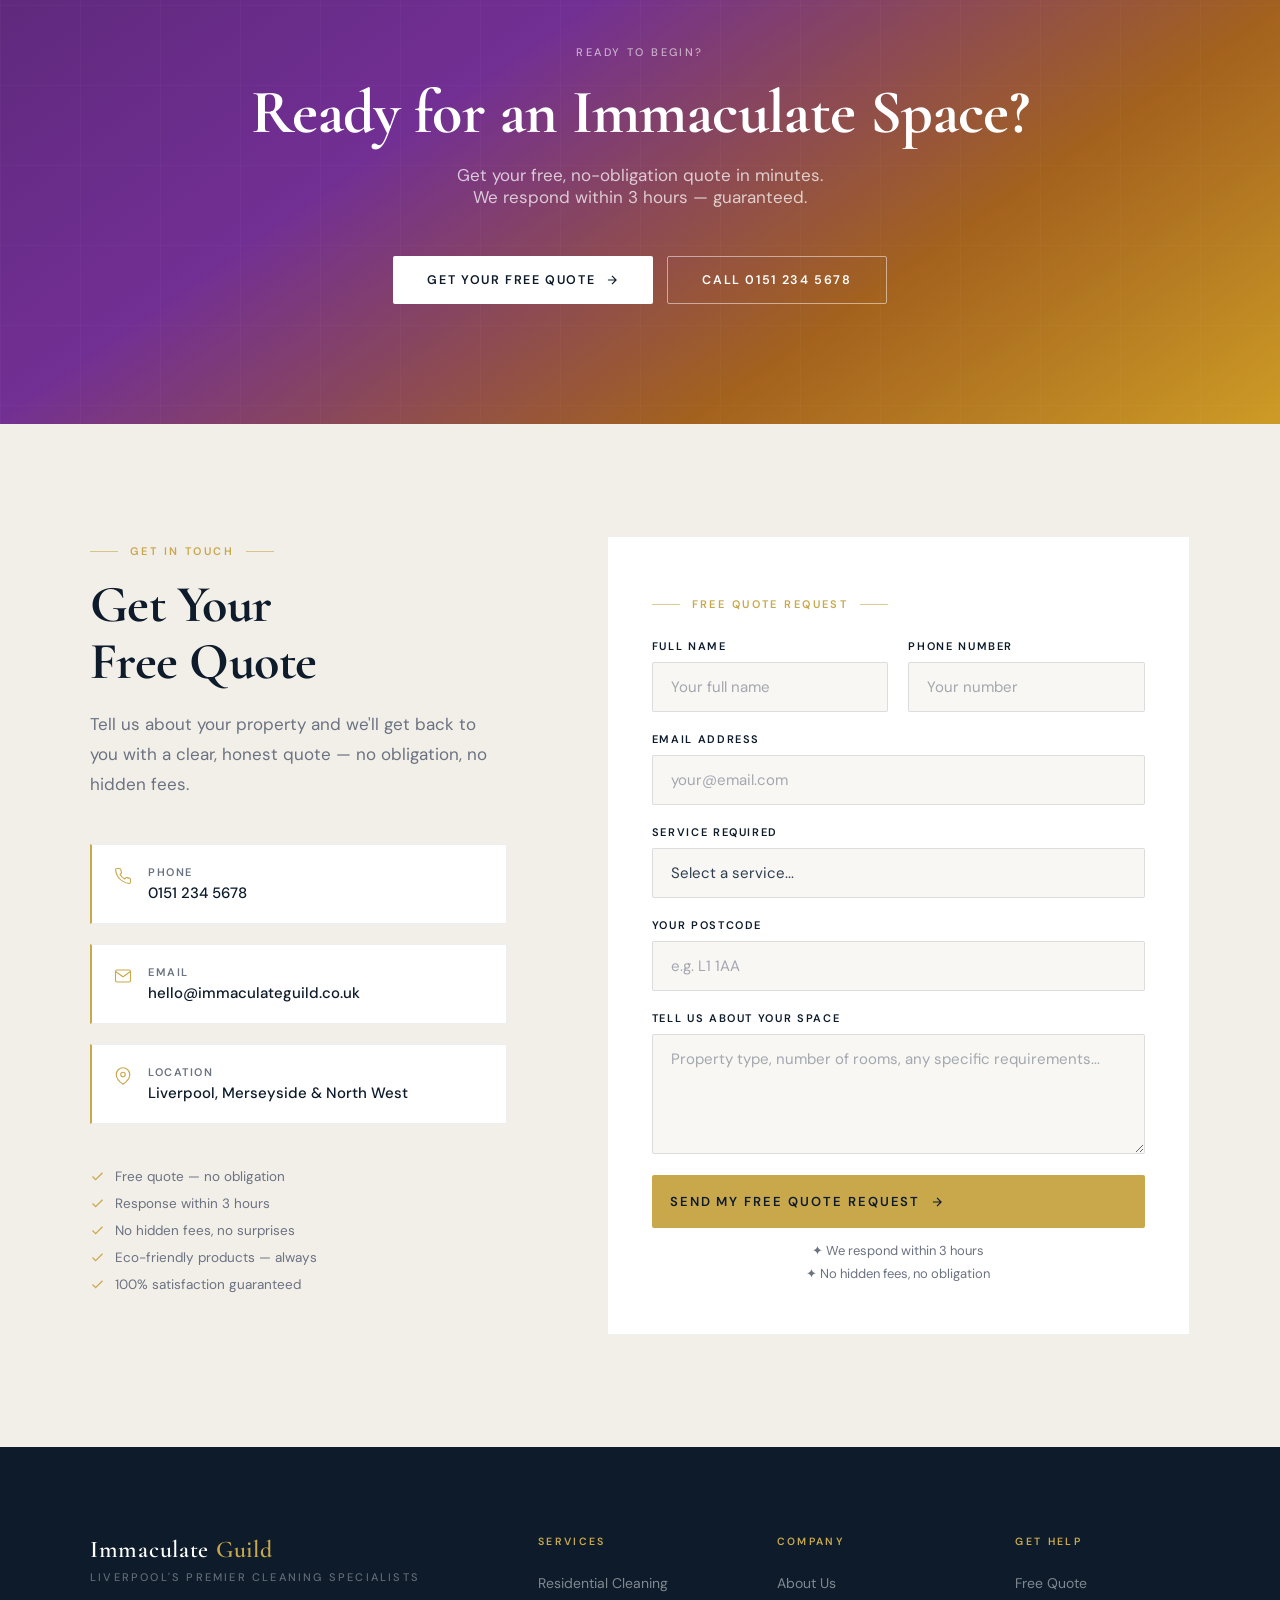
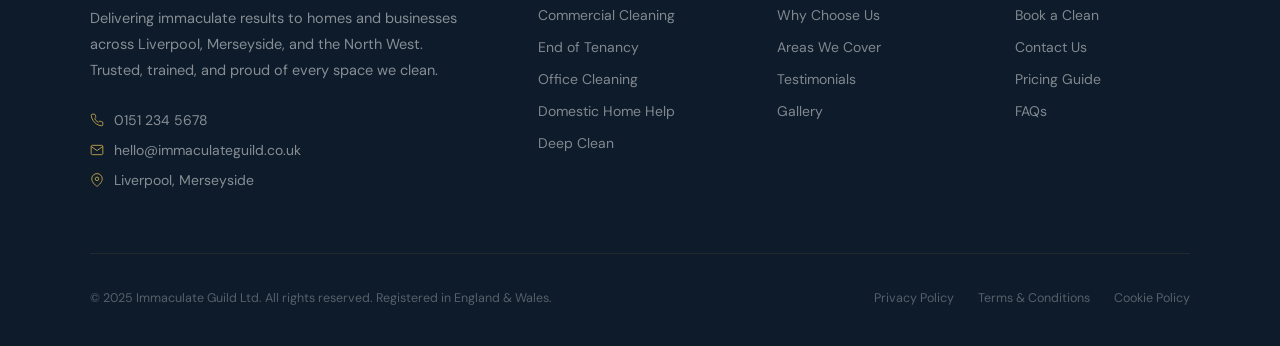
==== commit 91becfc7: "fix: remove IG shield monogram from coverage section Removed areas-visual div (IG shield + quote) fr" ====
--- a/index.html
+++ b/index.html
@@ -986,13 +986,6 @@
           Check Your Area
           <svg viewBox="0 0 24 24" fill="none" stroke="currentColor" stroke-width="2"><path d="M5 12h14M12 5l7 7-7 7"/></svg>
         </a>
-      </div>
-      <div class="areas-visual reveal">
-        <div class="areas-visual-text">IG</div>
-        <div class="areas-visual-content">
-          <div class="shield-lg"><span>IG</span></div>
-          <p>"Setting the standard<br/>across the North West."</p>
-        </div>
       </div>
     </div>
   </div>
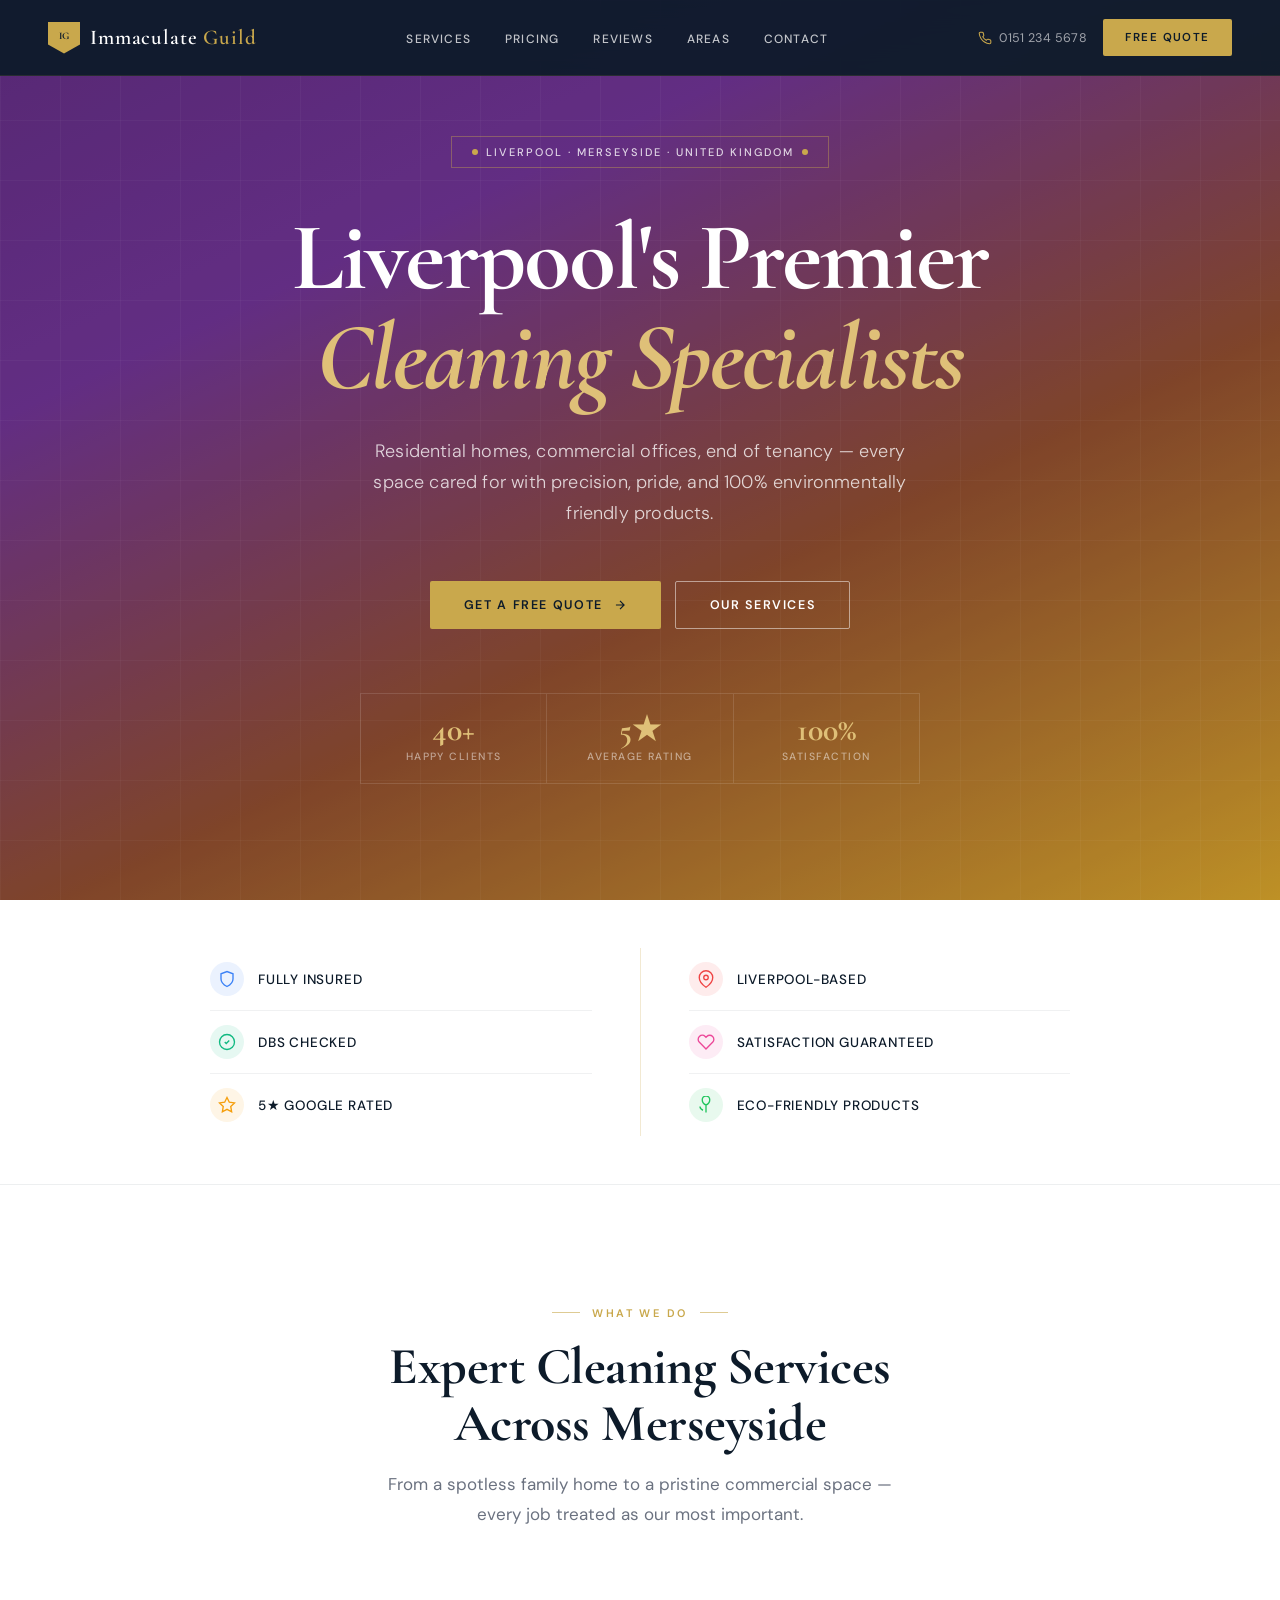
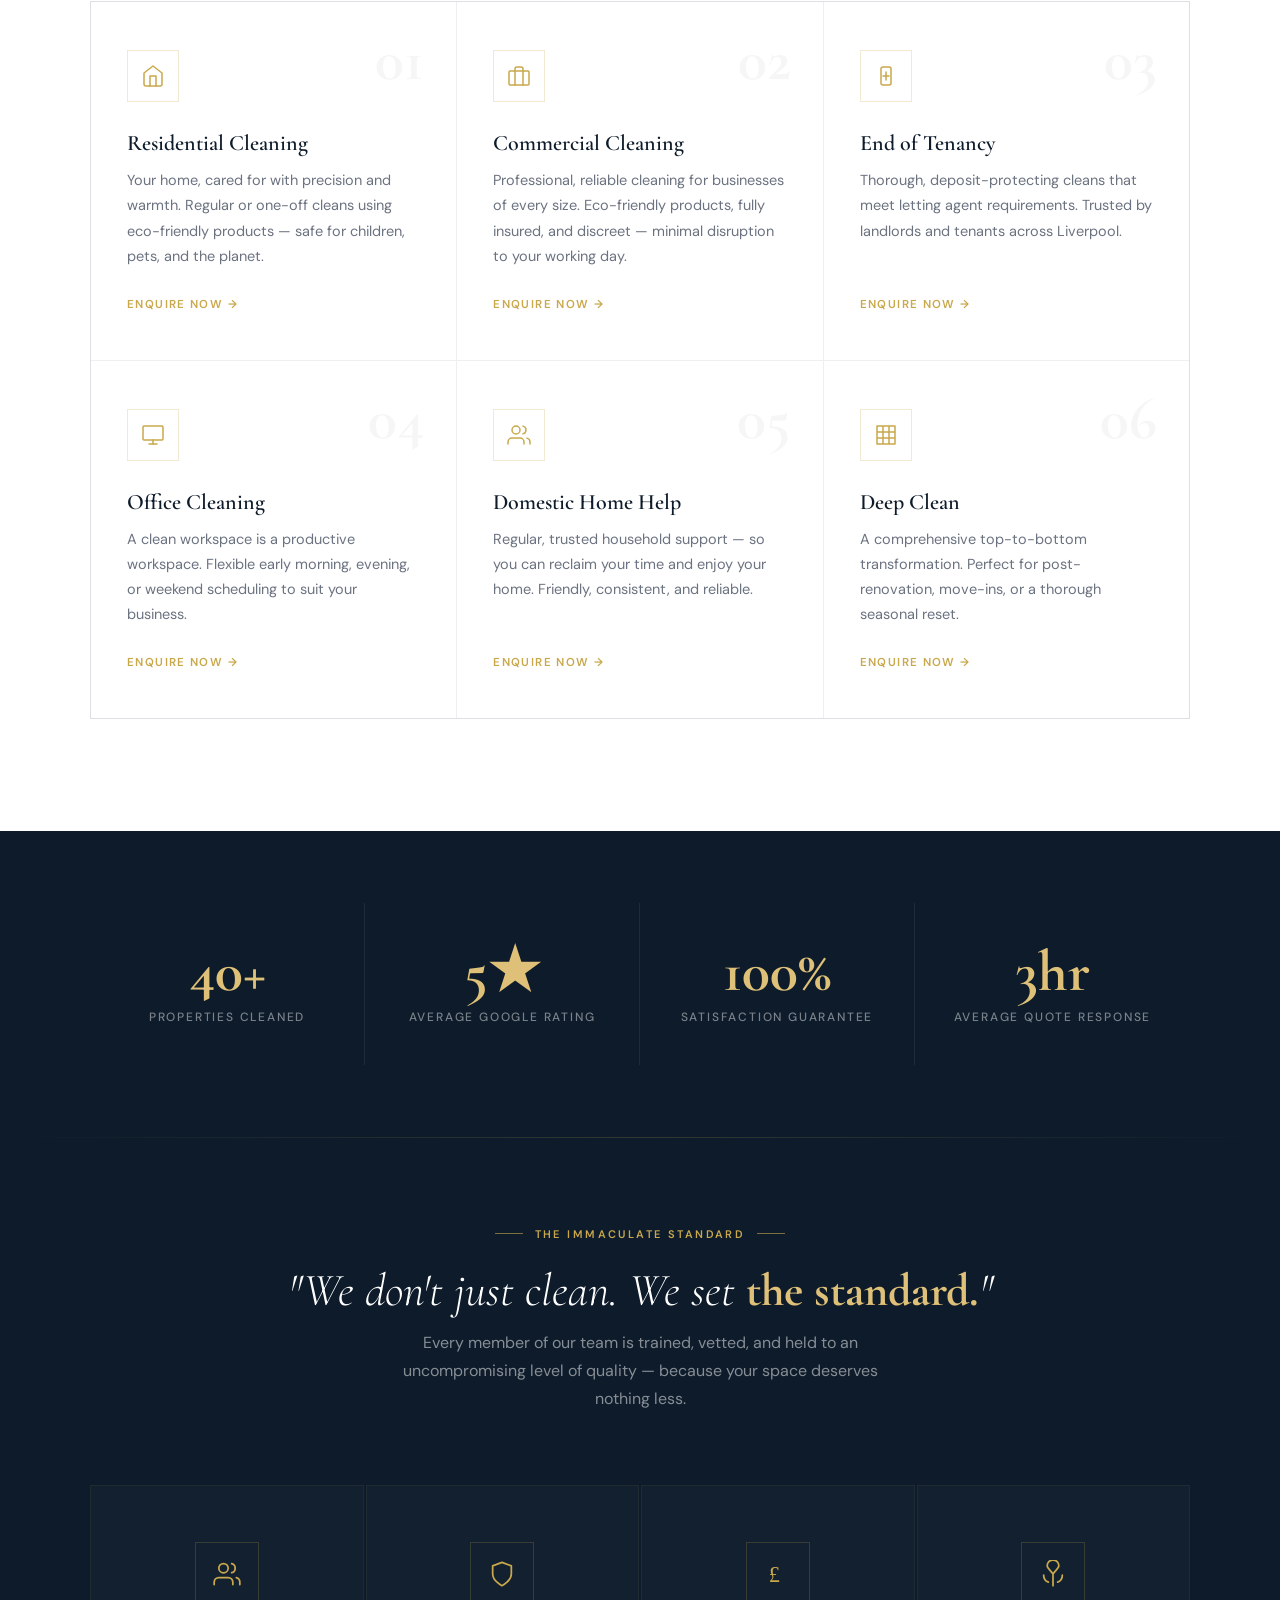
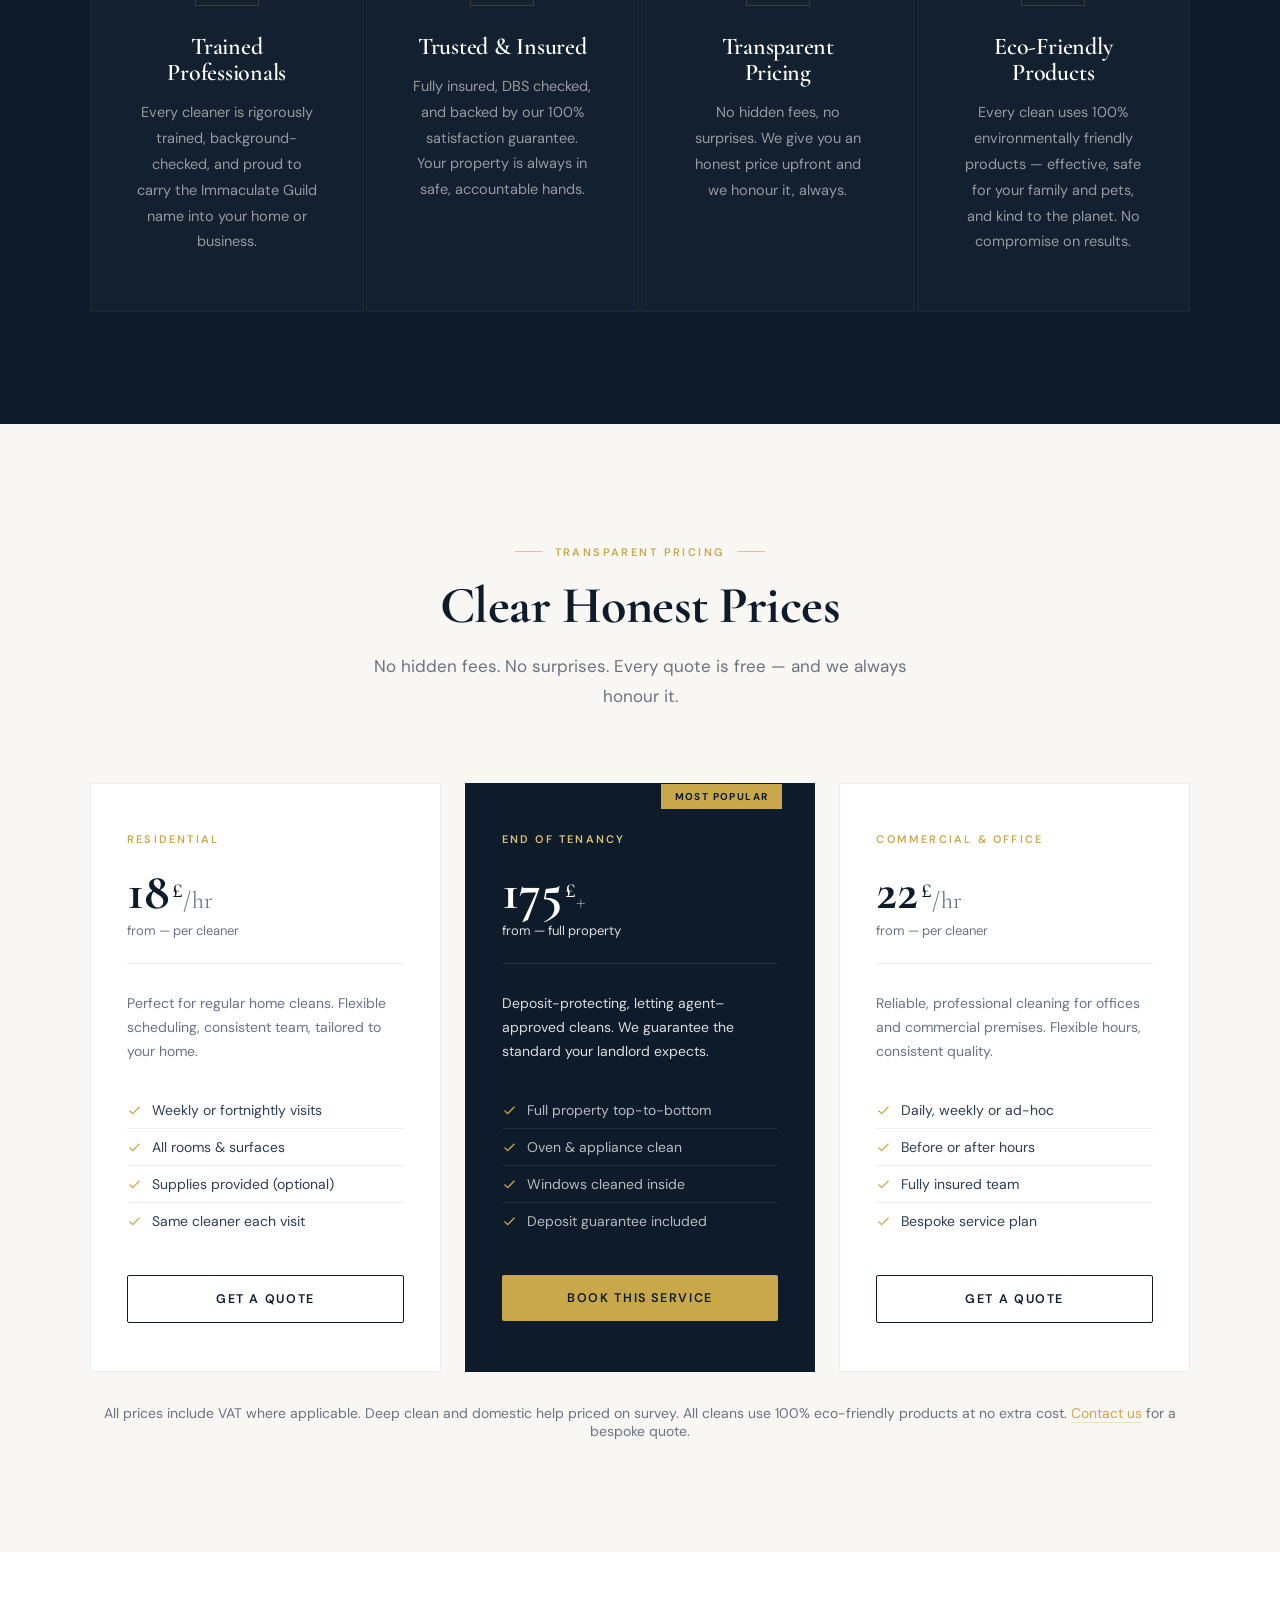
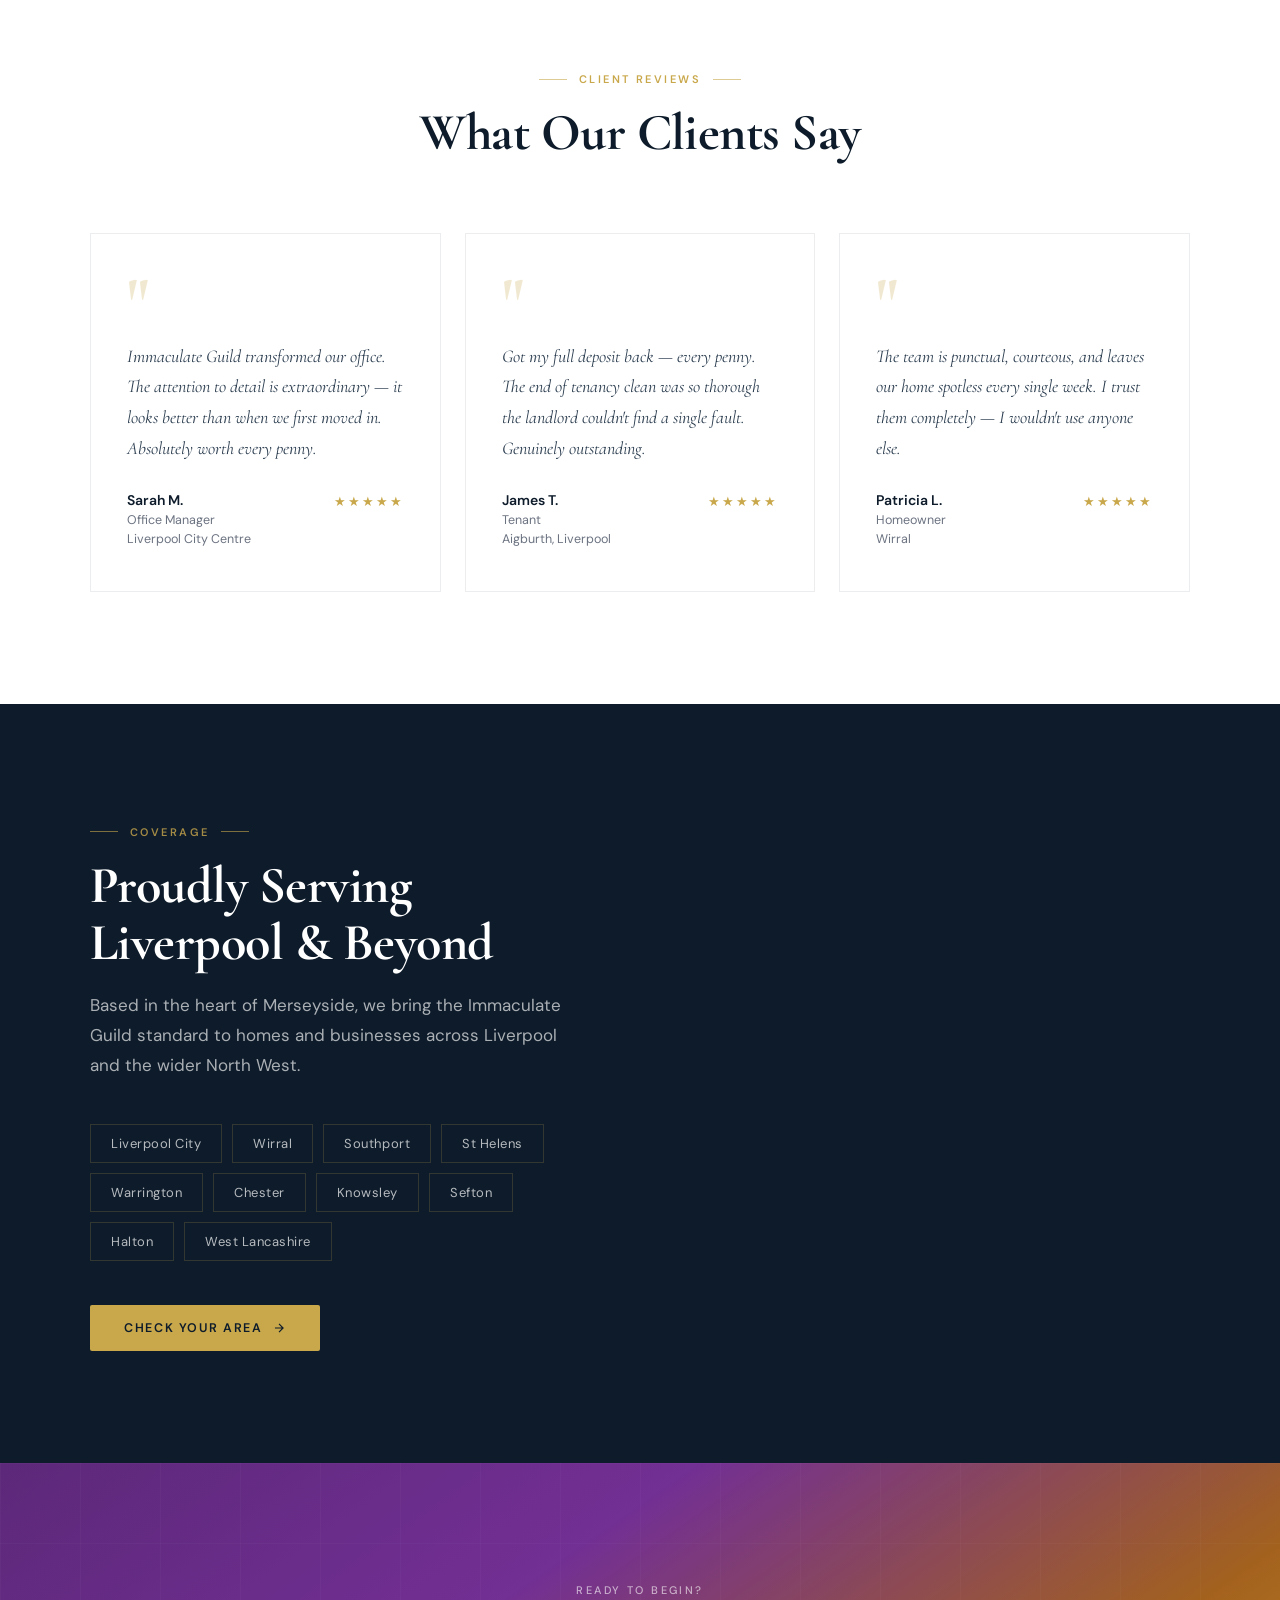
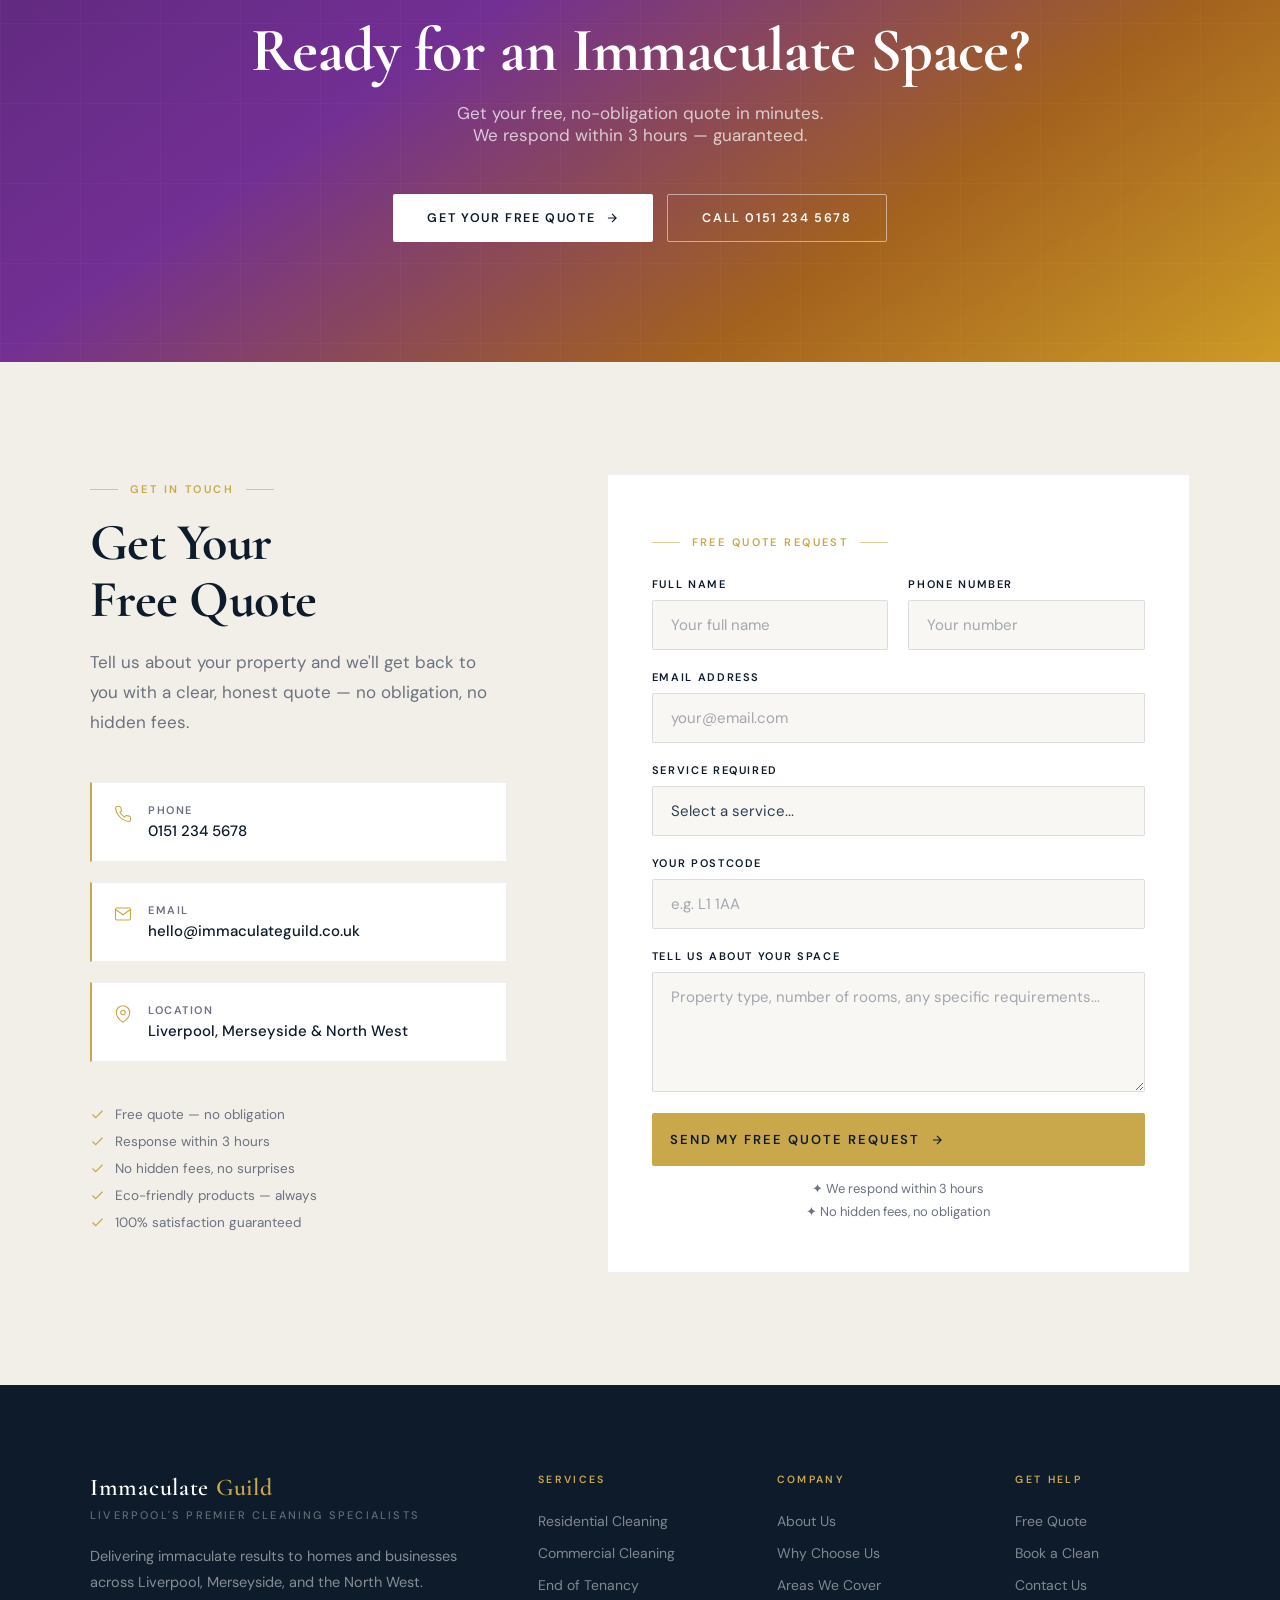
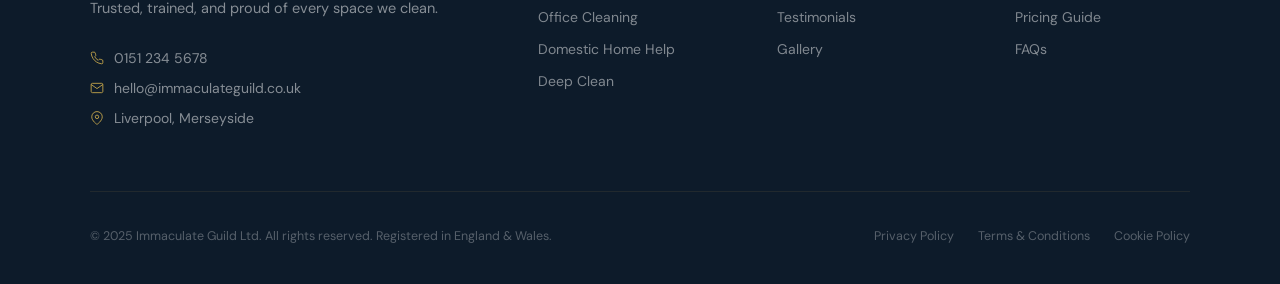
==== commit 83018a49: "fix: collapse standard quote onto single line Co-Authored-By: Claude Sonnet 4.6 <noreply@anthropic.c" ====
--- a/index.html
+++ b/index.html
@@ -818,7 +818,7 @@
   <div class="container">
     <div class="standard-intro reveal">
       <div class="eyebrow" style="justify-content:center">The Immaculate Standard</div>
-      <p class="standard-quote">"We don't just clean.<br/>We set <strong>the standard.</strong>"</p>
+      <p class="standard-quote">"We don't just clean. We set <strong>the standard.</strong>"</p>
       <p style="font-size:16px;color:rgba(255,255,255,.5);max-width:480px;margin:0 auto;line-height:1.75;">Every member of our team is trained, vetted, and held to an uncompromising level of quality — because your space deserves nothing less.</p>
     </div>
     <div class="pillars">
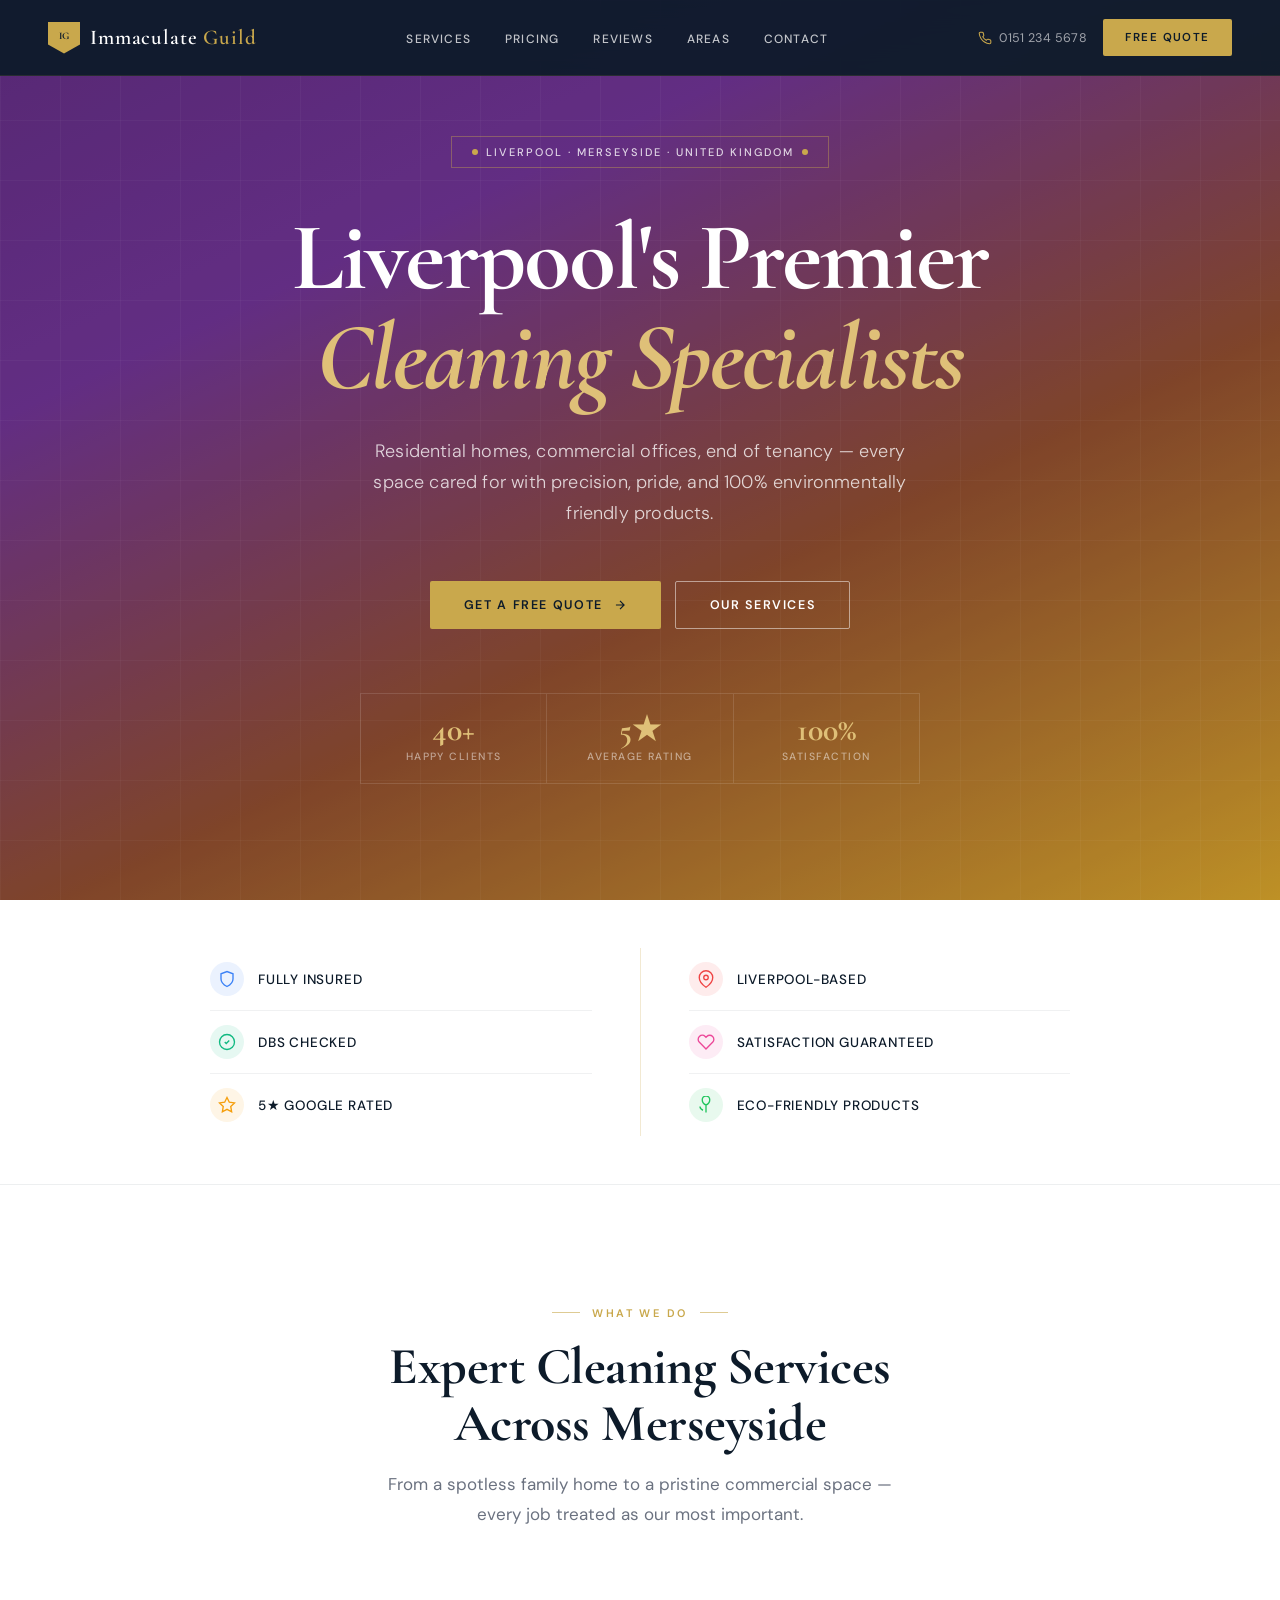
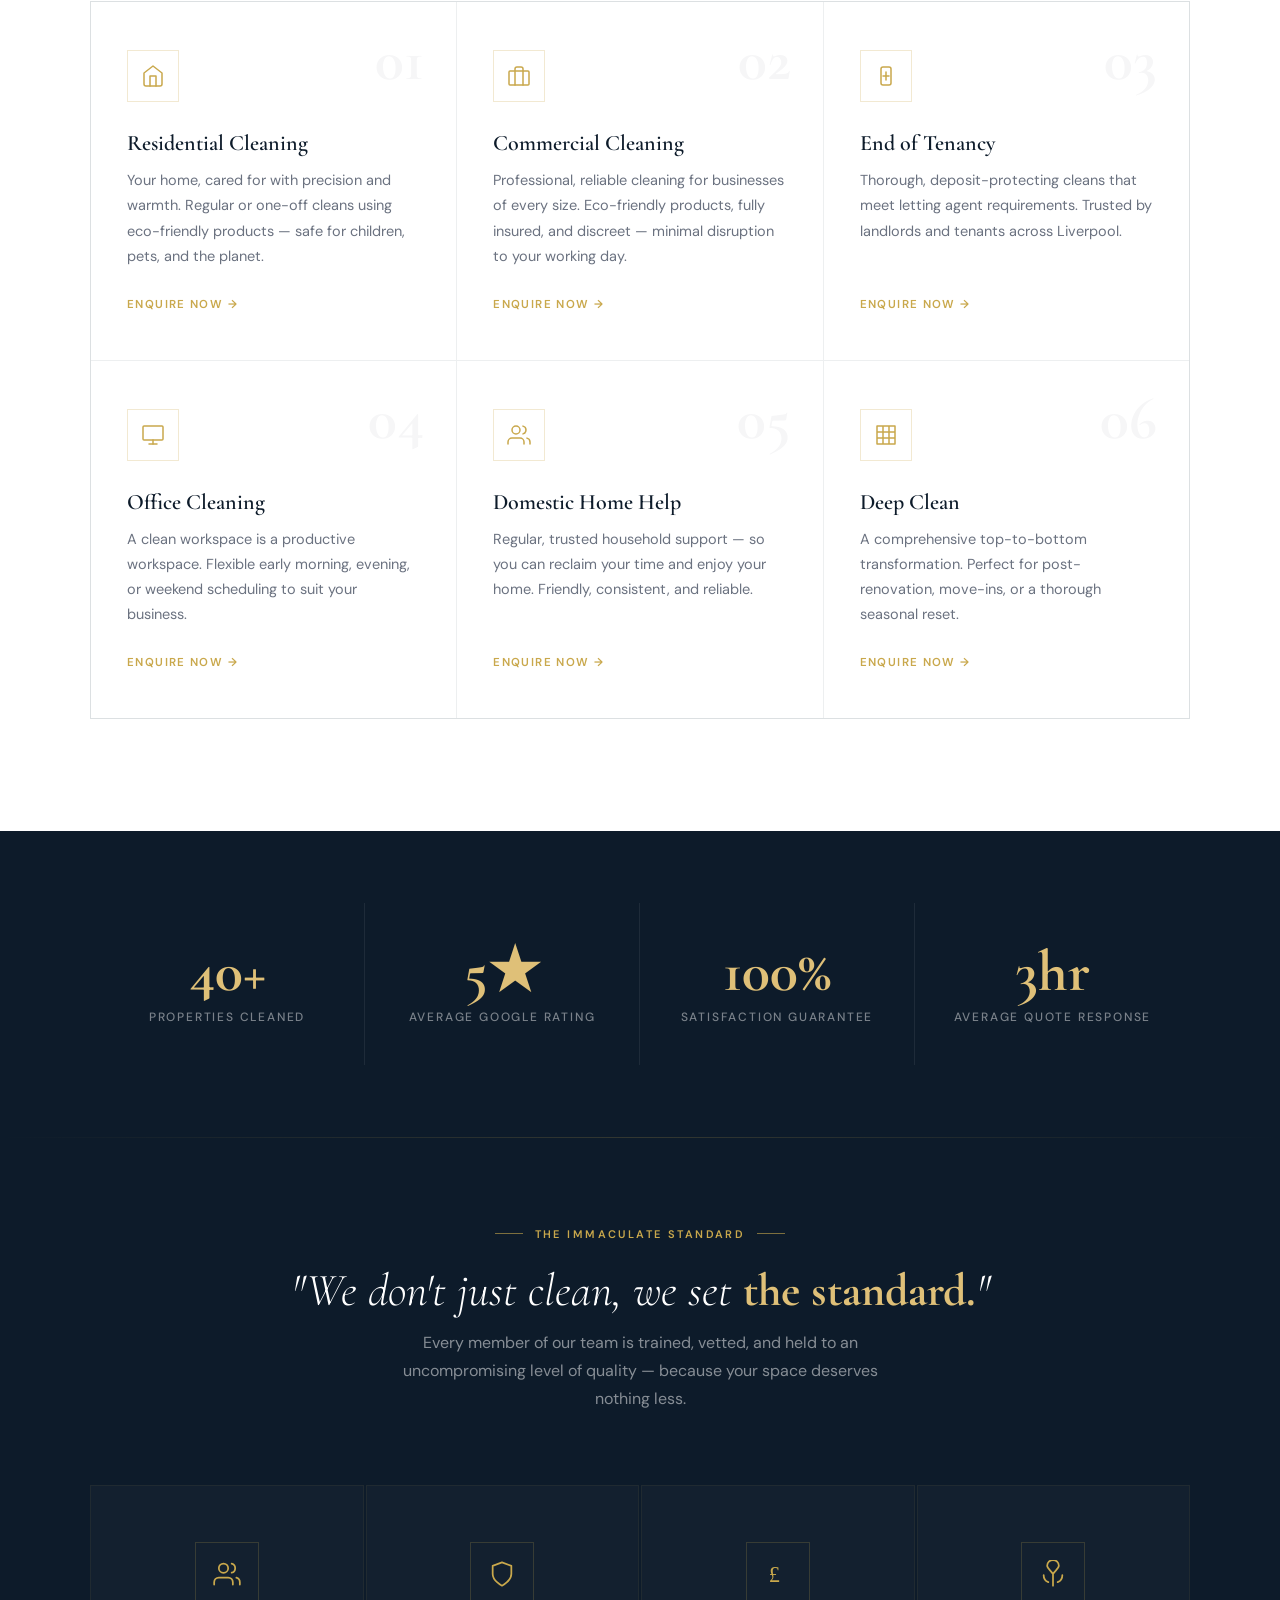
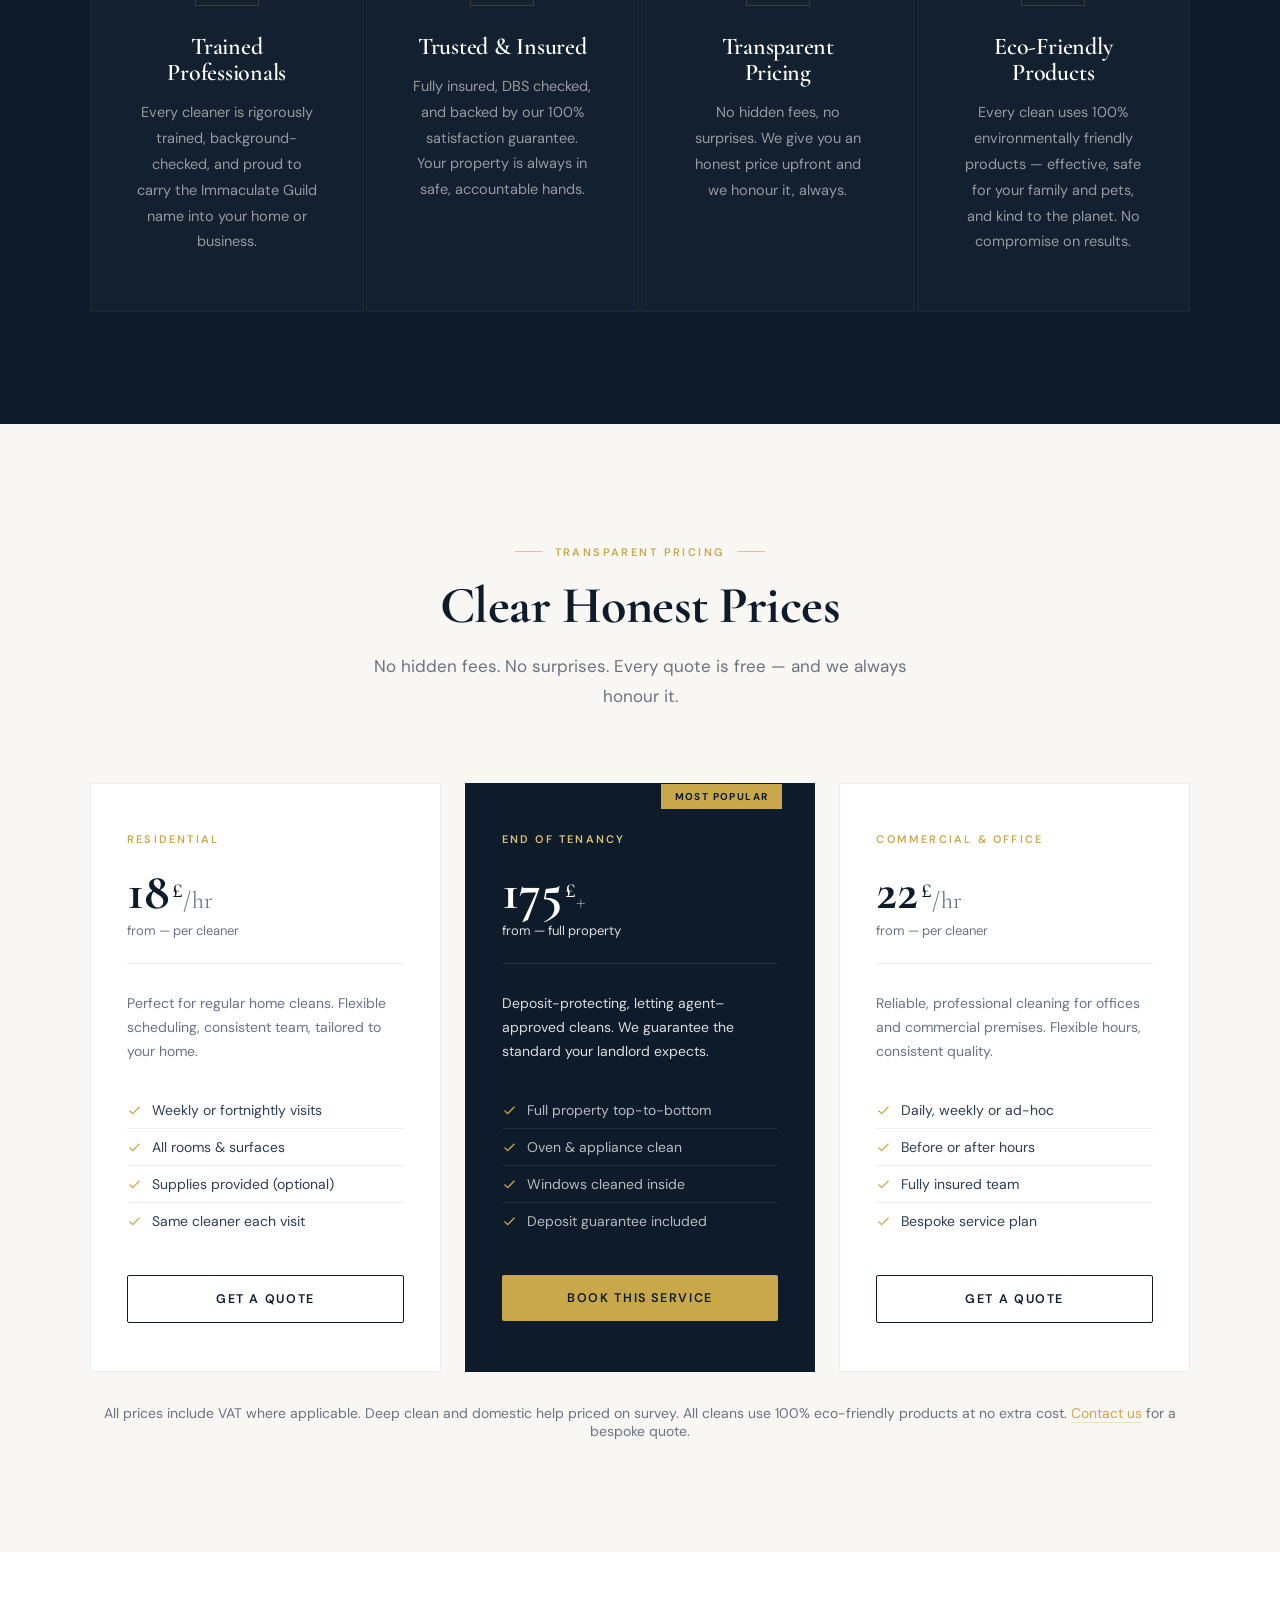
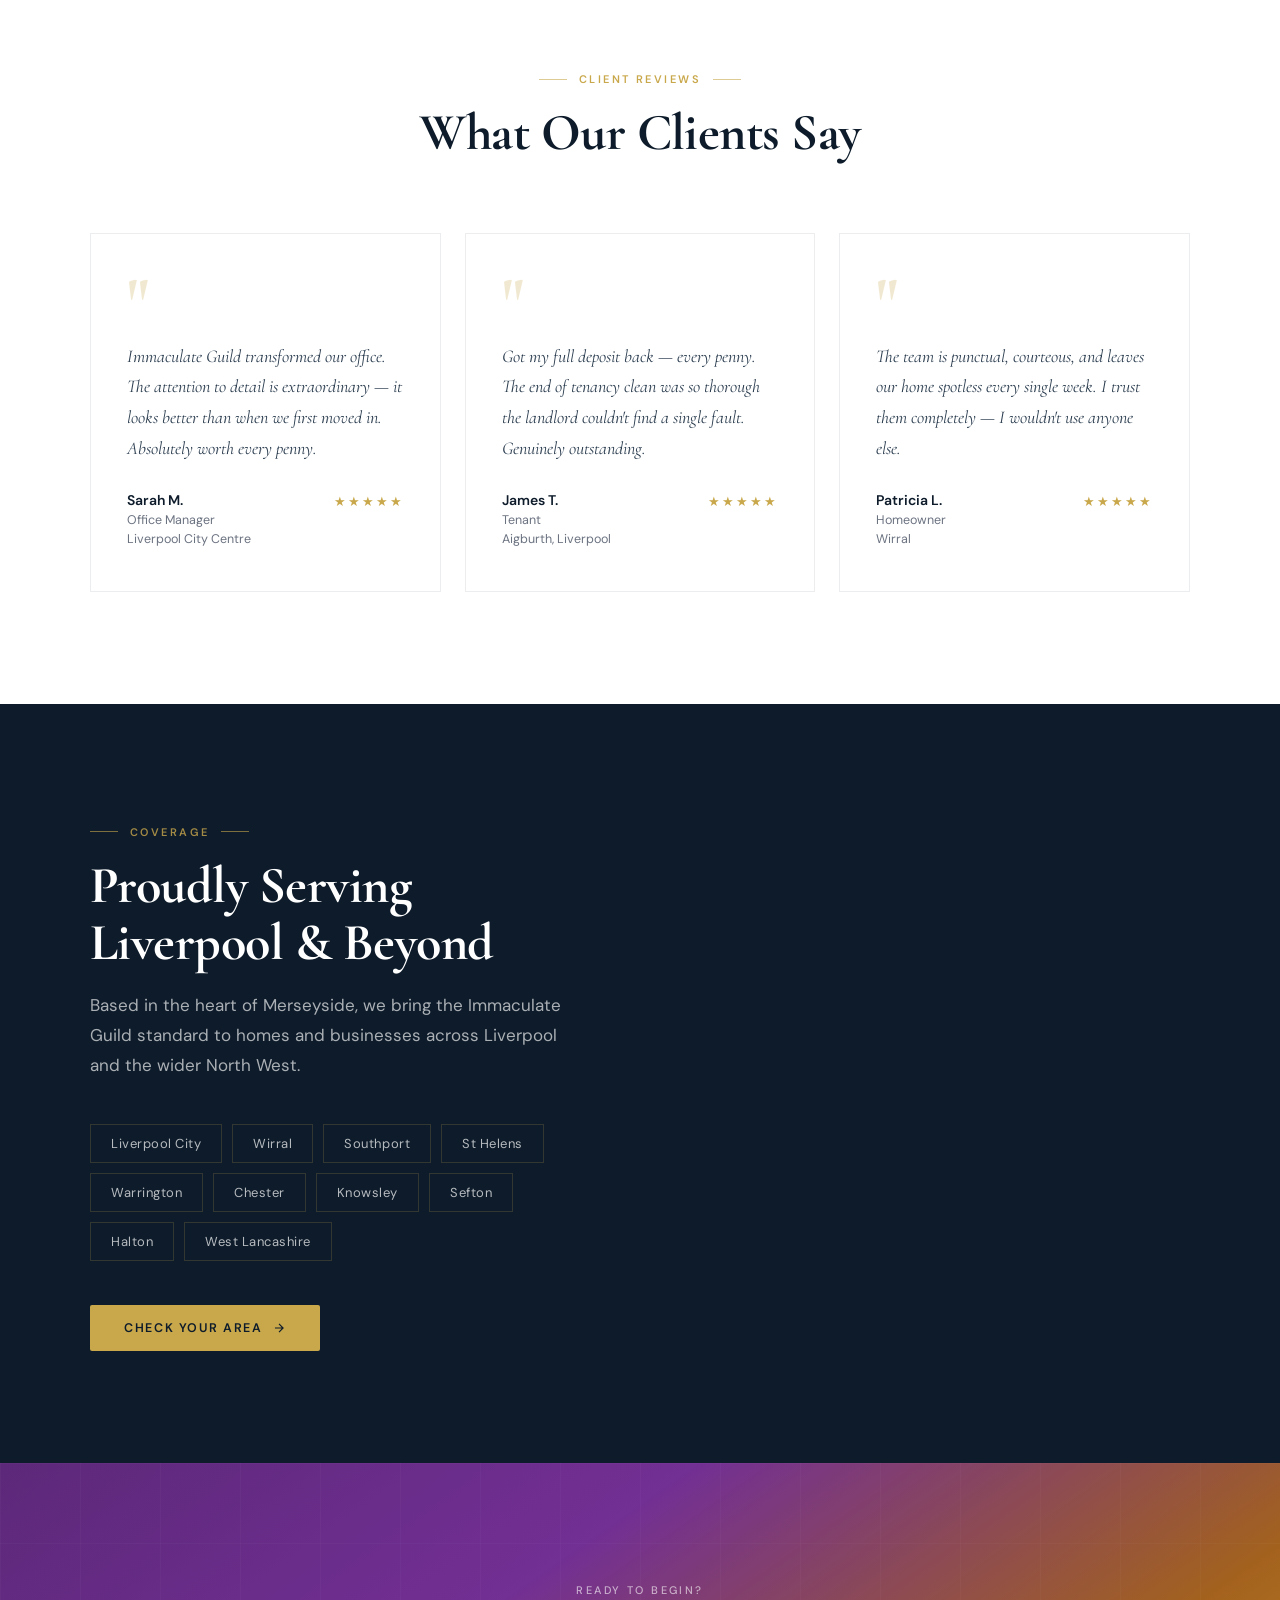
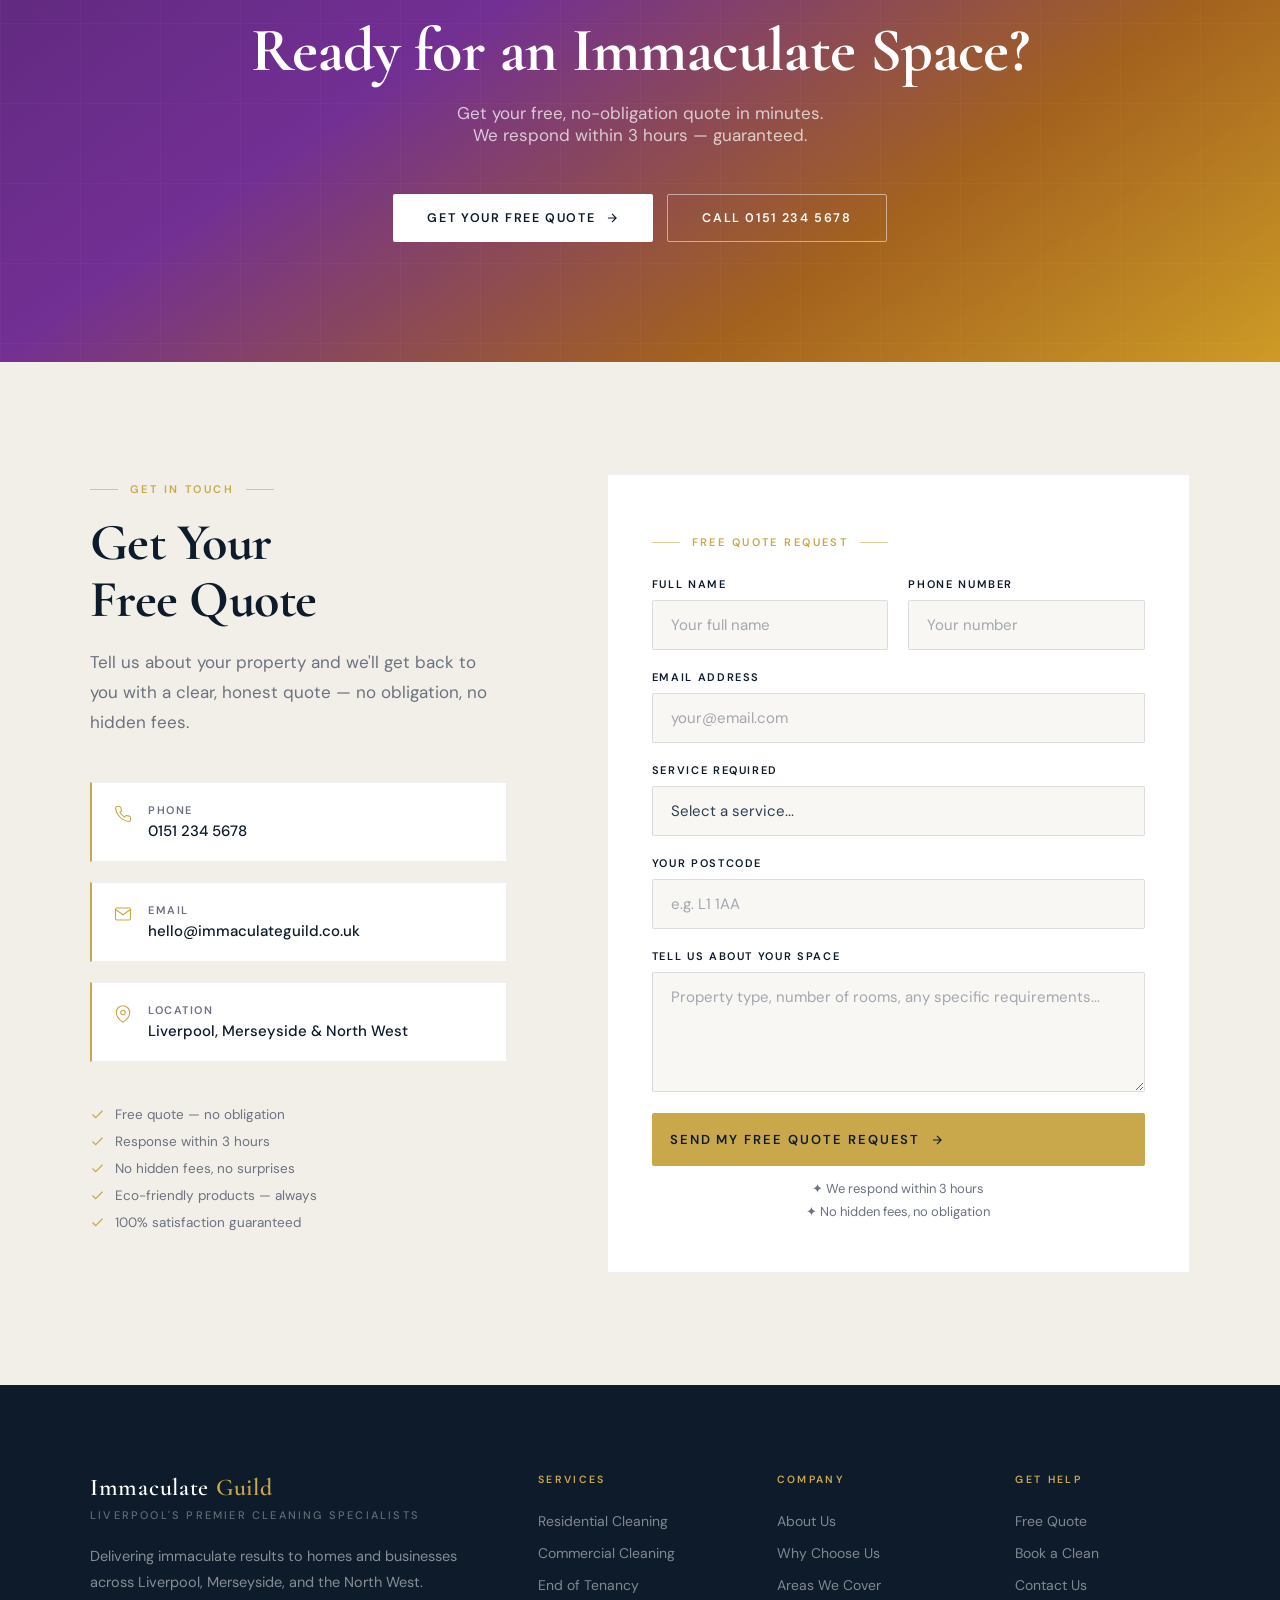
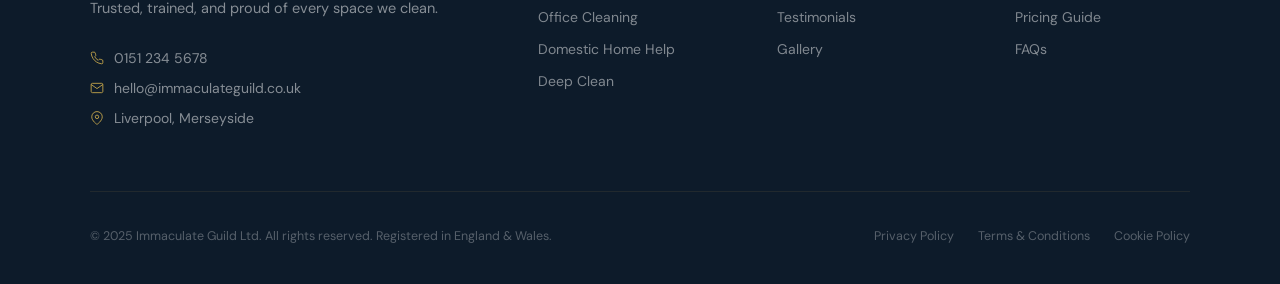
==== commit bf116a3e: "fix: quote punctuation — remove full stop, lowercase we, add comma Co-Authored-By: Claude Sonnet 4.6" ====
--- a/index.html
+++ b/index.html
@@ -818,7 +818,7 @@
   <div class="container">
     <div class="standard-intro reveal">
       <div class="eyebrow" style="justify-content:center">The Immaculate Standard</div>
-      <p class="standard-quote">"We don't just clean. We set <strong>the standard.</strong>"</p>
+      <p class="standard-quote">"We don't just clean, we set <strong>the standard.</strong>"</p>
       <p style="font-size:16px;color:rgba(255,255,255,.5);max-width:480px;margin:0 auto;line-height:1.75;">Every member of our team is trained, vetted, and held to an uncompromising level of quality — because your space deserves nothing less.</p>
     </div>
     <div class="pillars">
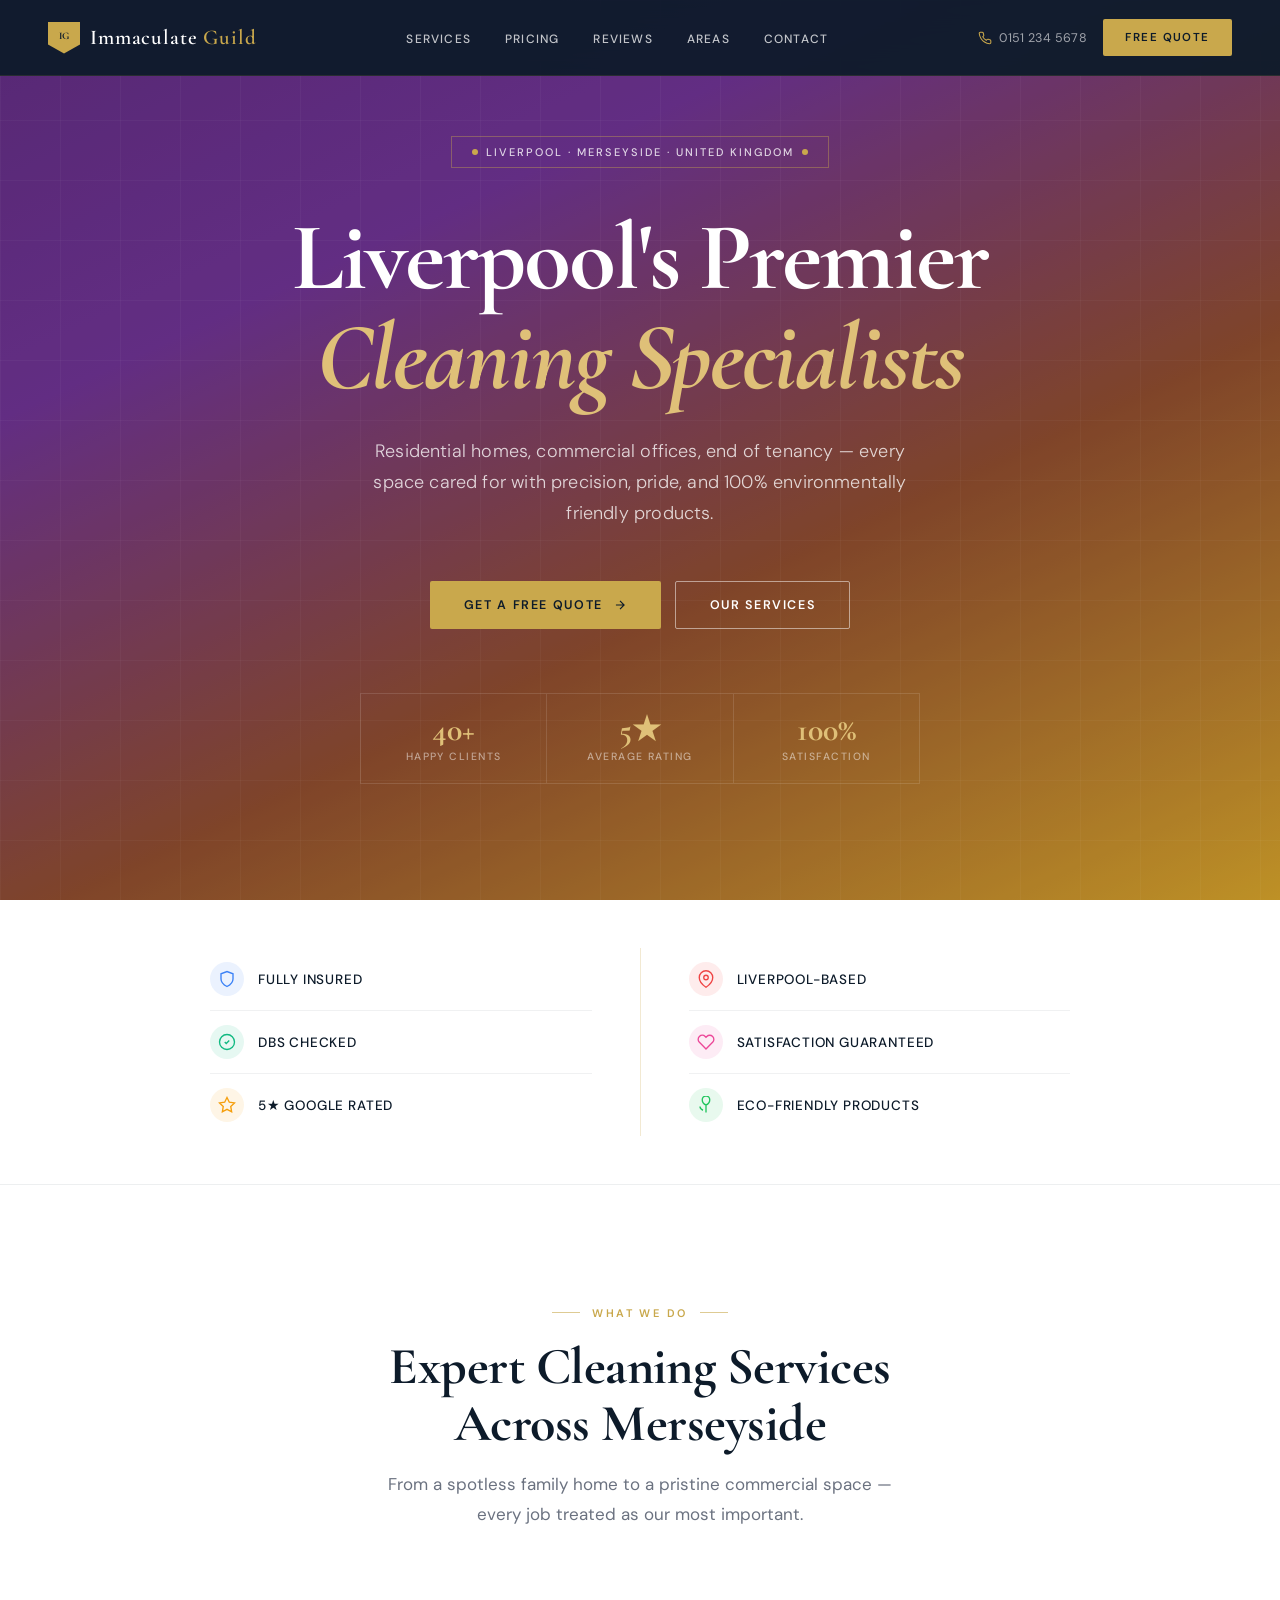
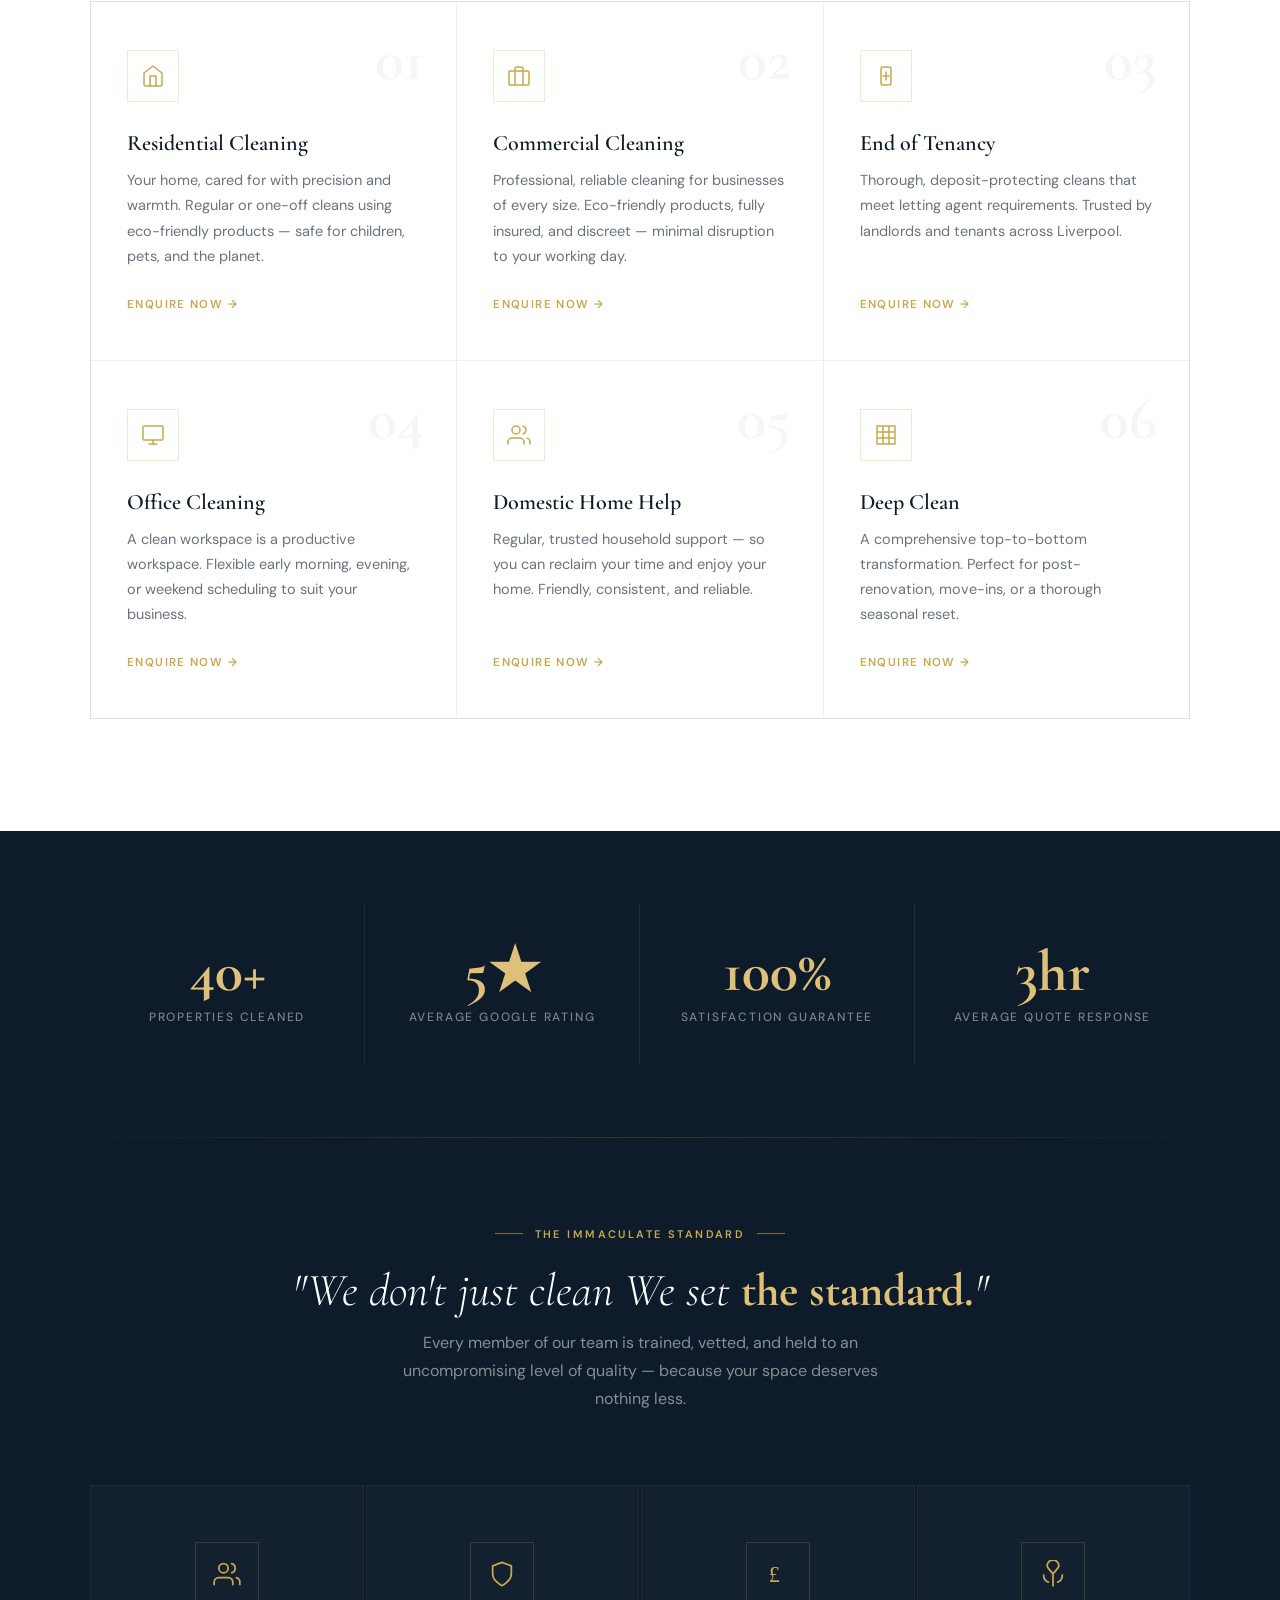
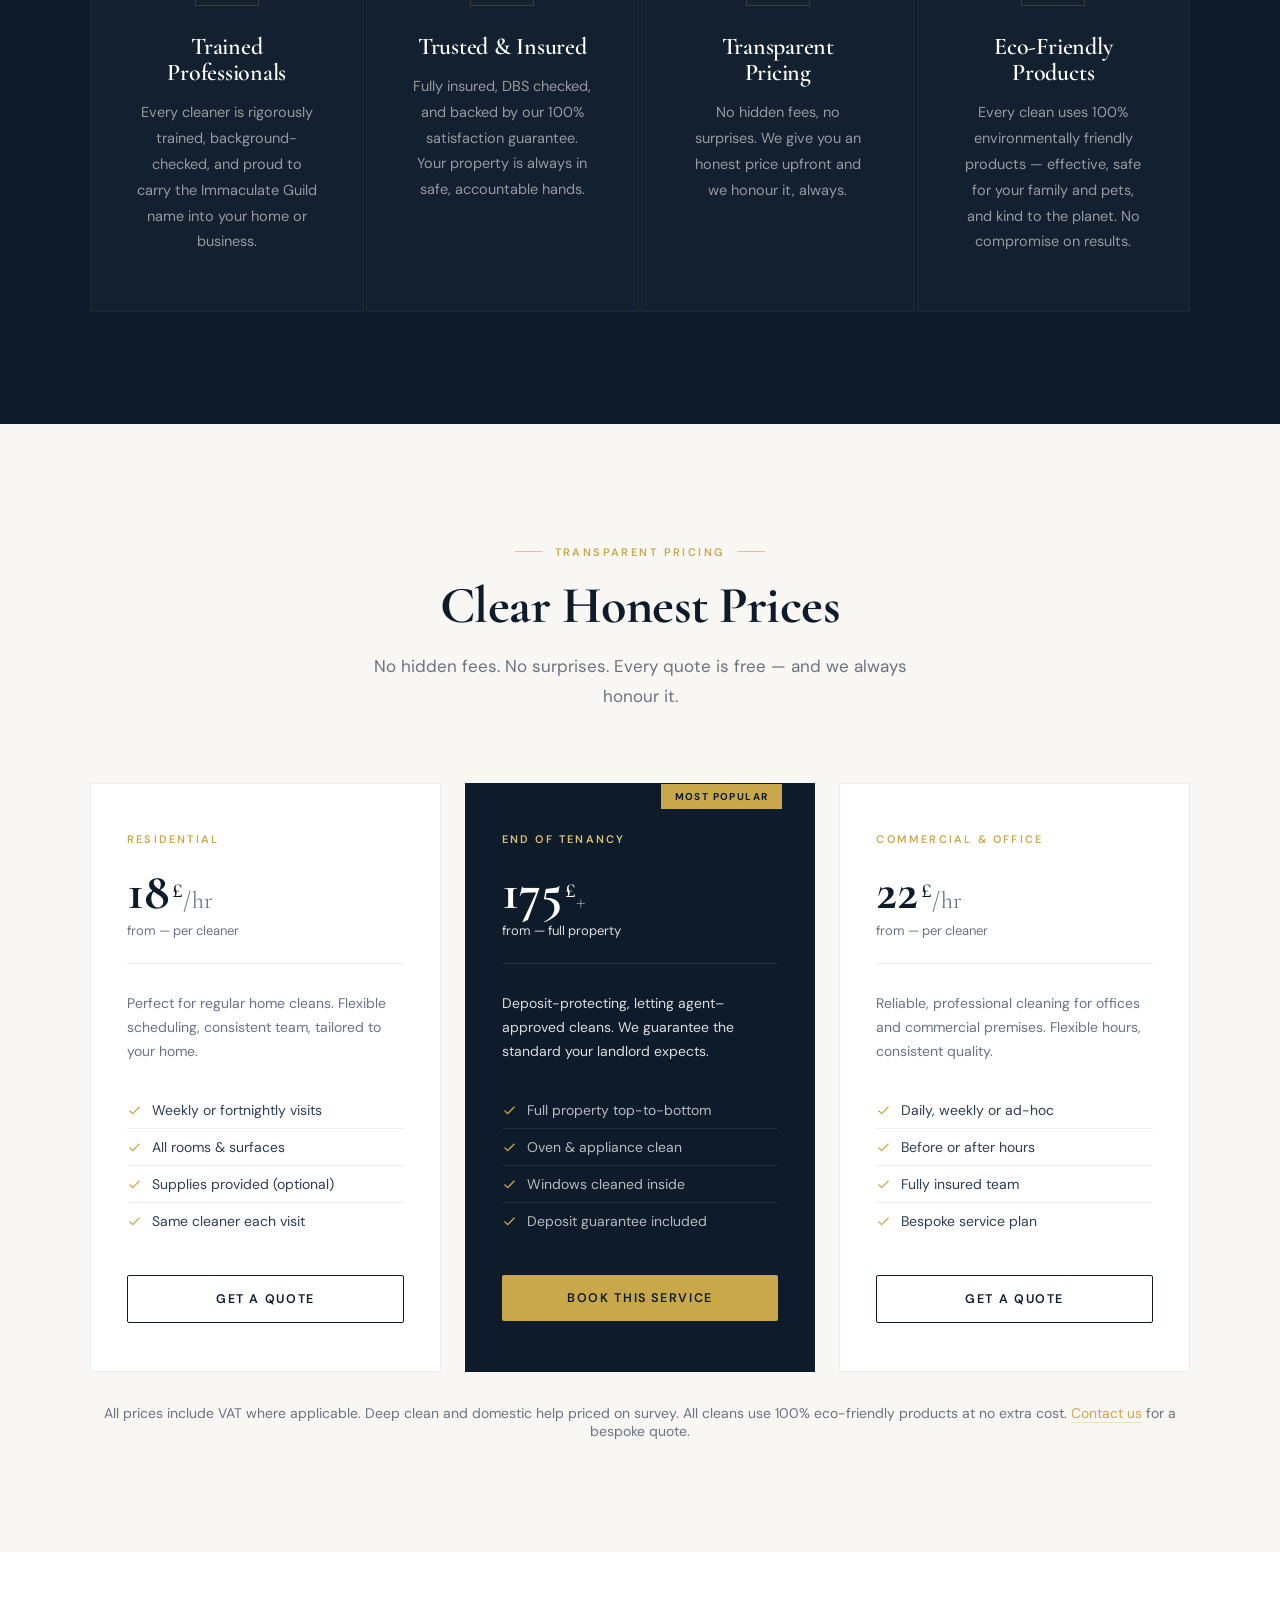
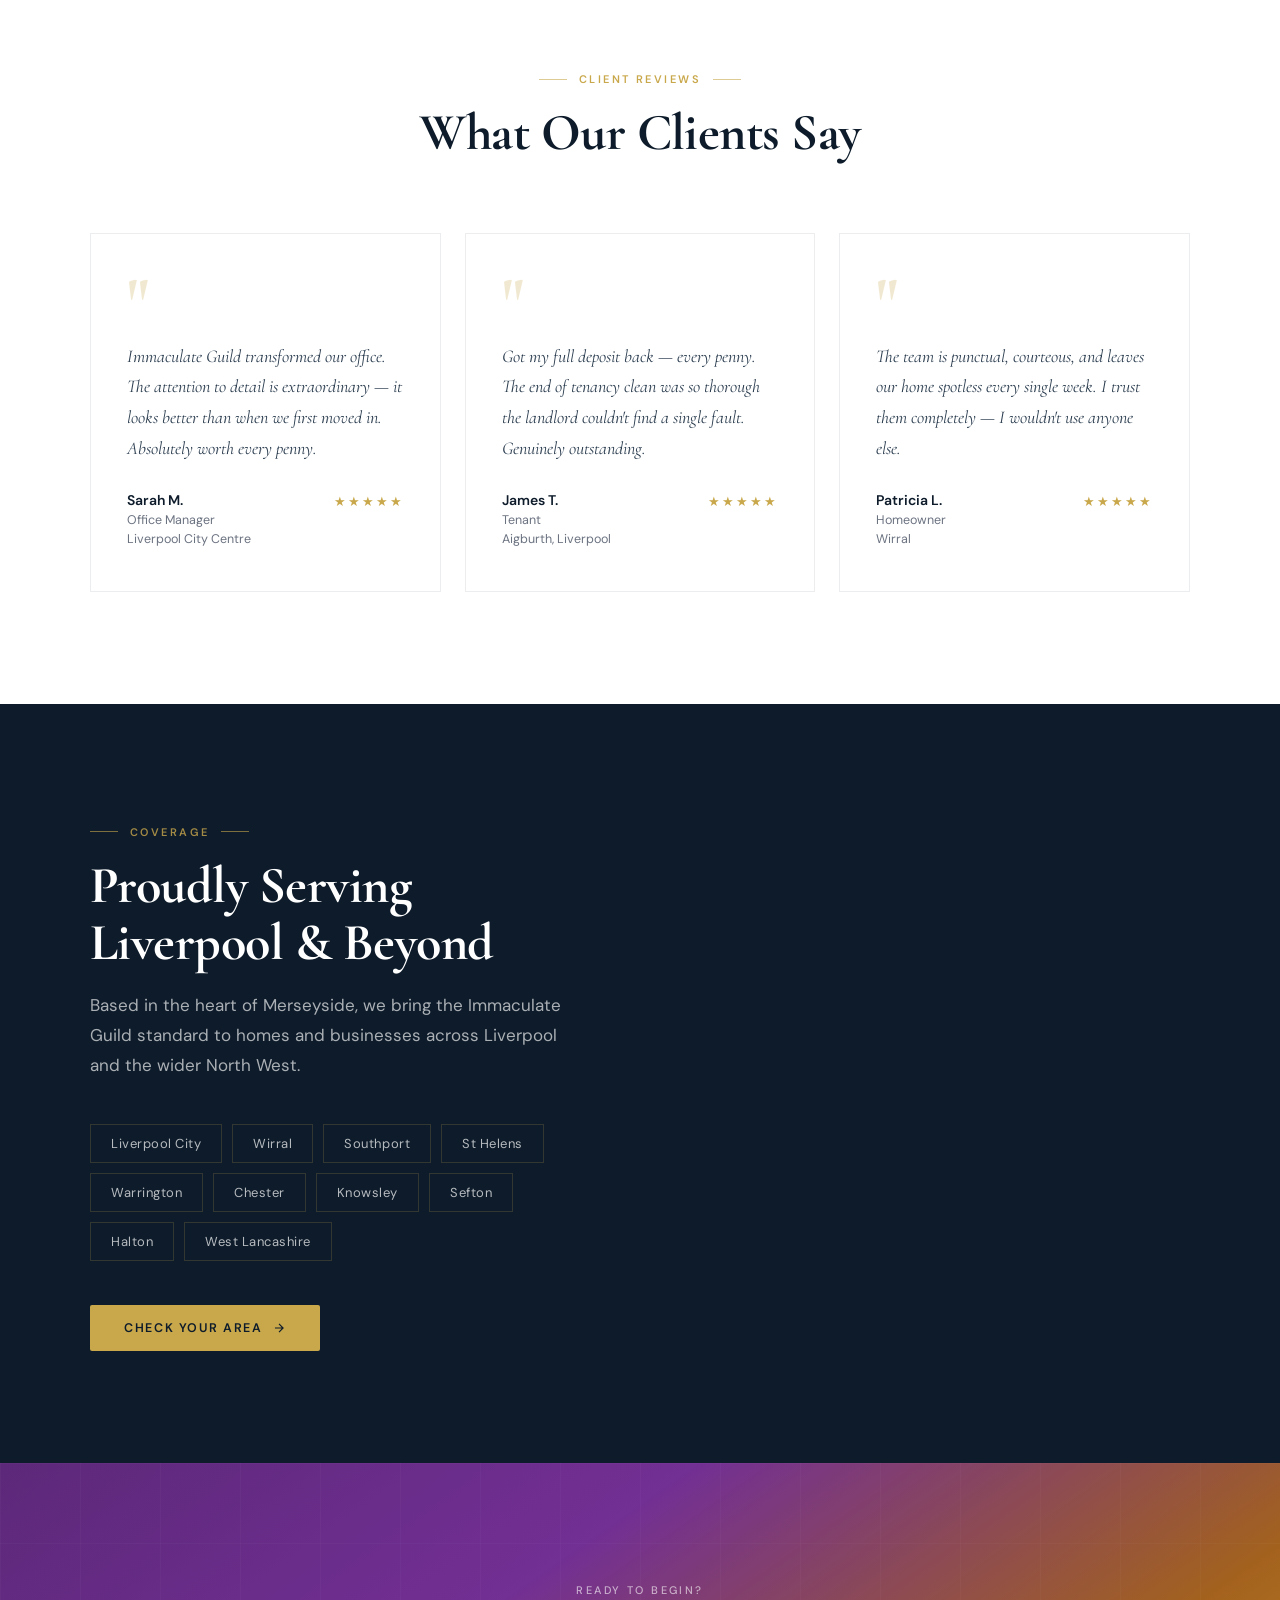
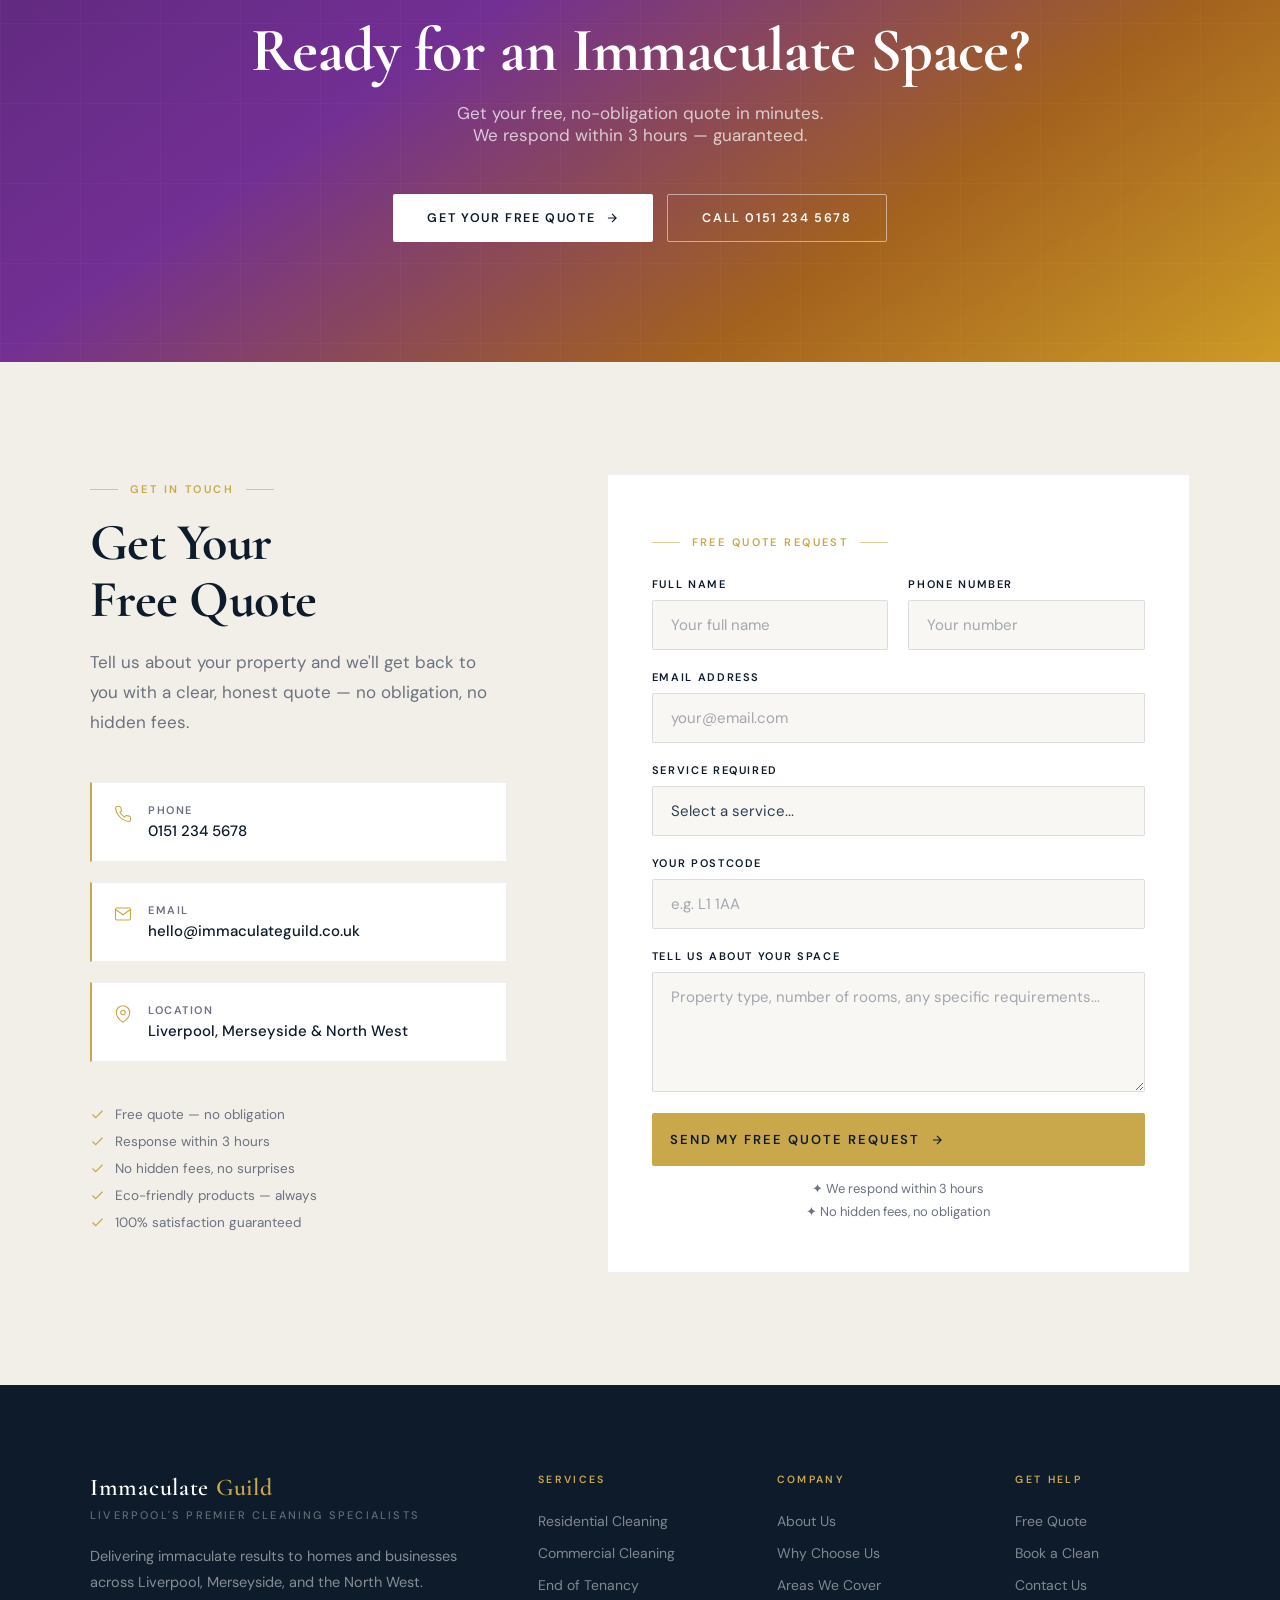
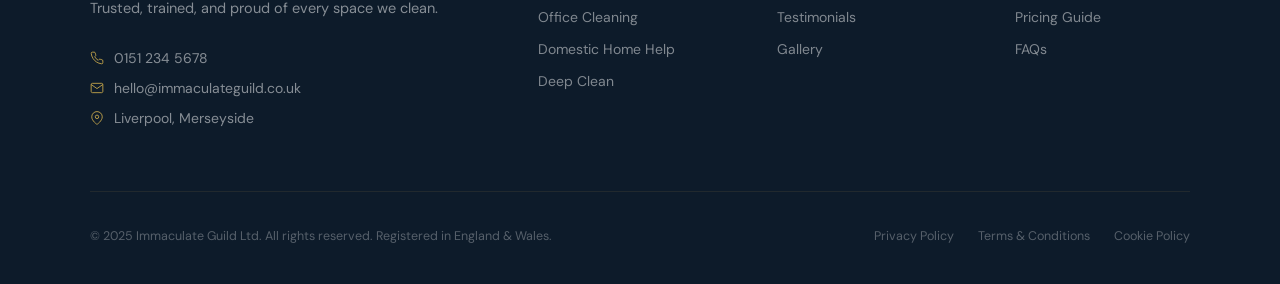
==== commit 625fa07a: "fix: remove comma, capitalise We in standard quote Co-Authored-By: Claude Sonnet 4.6 <noreply@anthro" ====
--- a/index.html
+++ b/index.html
@@ -818,7 +818,7 @@
   <div class="container">
     <div class="standard-intro reveal">
       <div class="eyebrow" style="justify-content:center">The Immaculate Standard</div>
-      <p class="standard-quote">"We don't just clean, we set <strong>the standard.</strong>"</p>
+      <p class="standard-quote">"We don't just clean We set <strong>the standard.</strong>"</p>
       <p style="font-size:16px;color:rgba(255,255,255,.5);max-width:480px;margin:0 auto;line-height:1.75;">Every member of our team is trained, vetted, and held to an uncompromising level of quality — because your space deserves nothing less.</p>
     </div>
     <div class="pillars">
